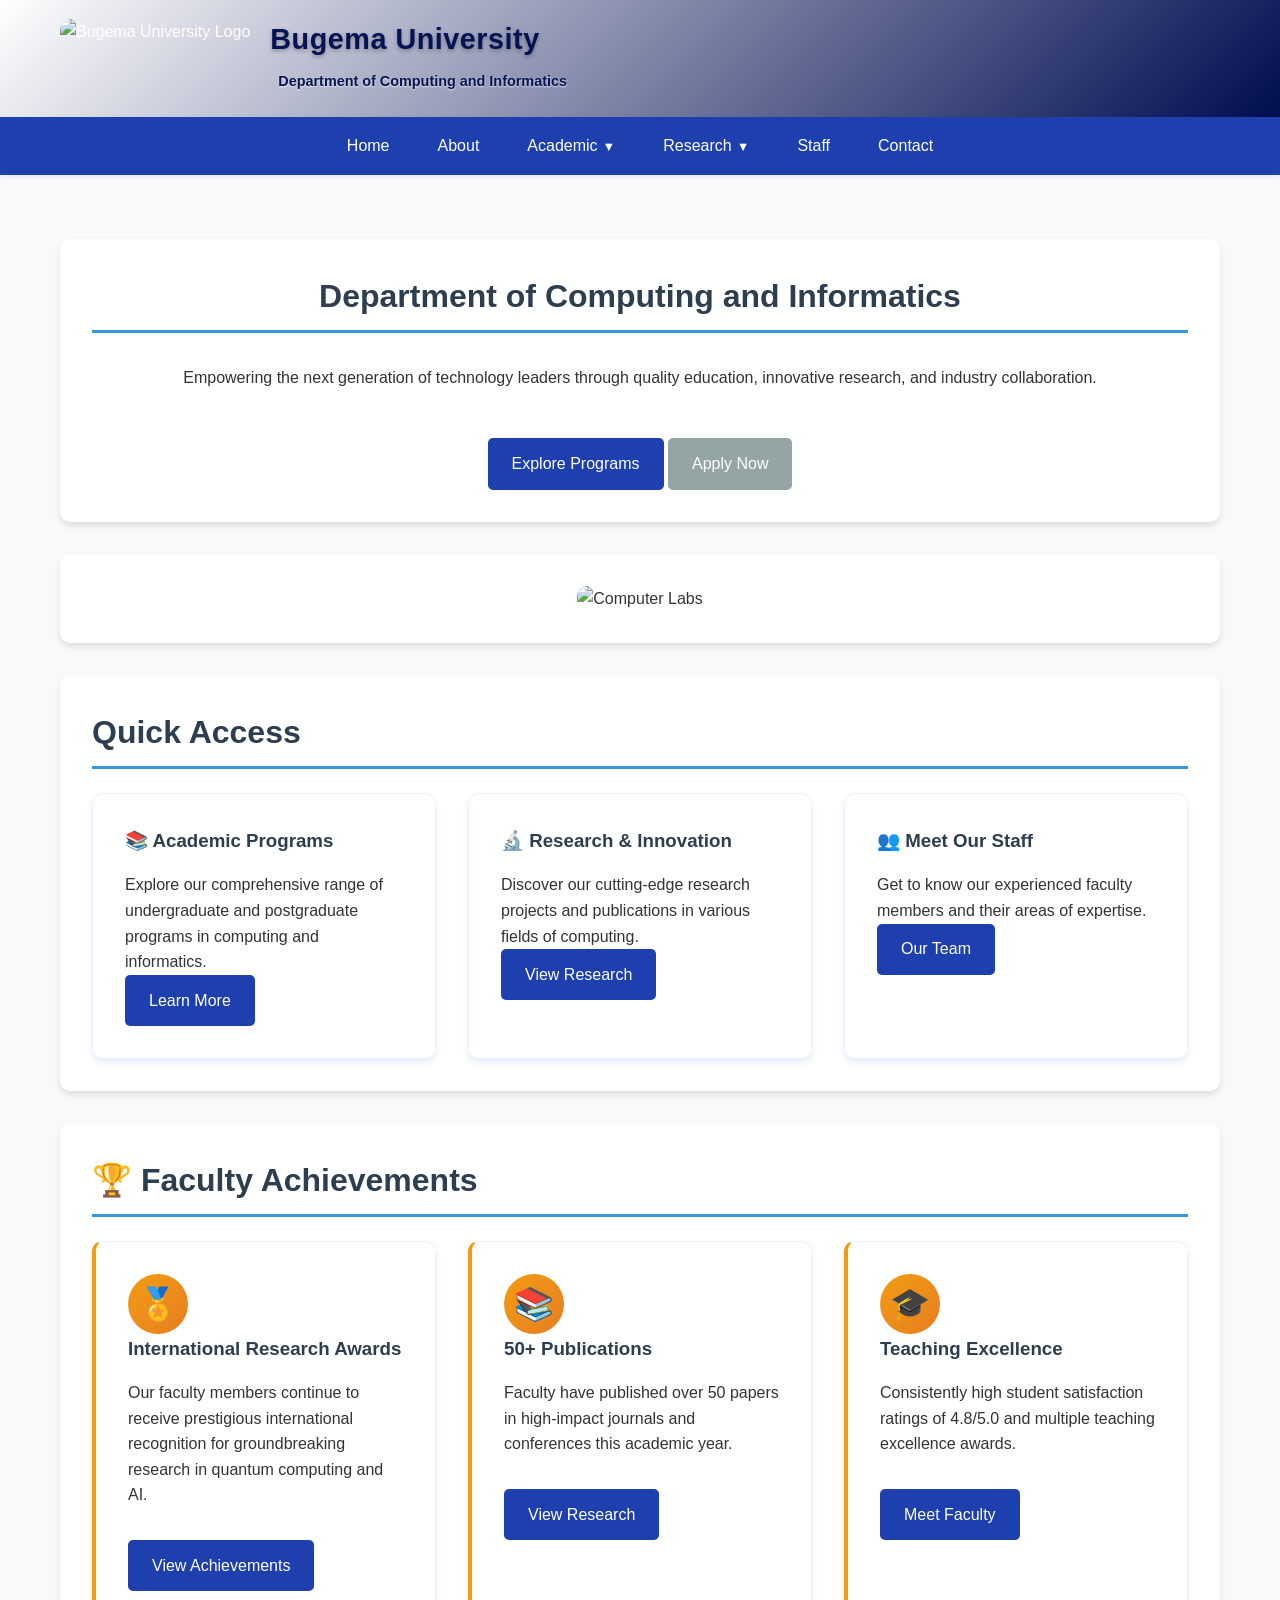
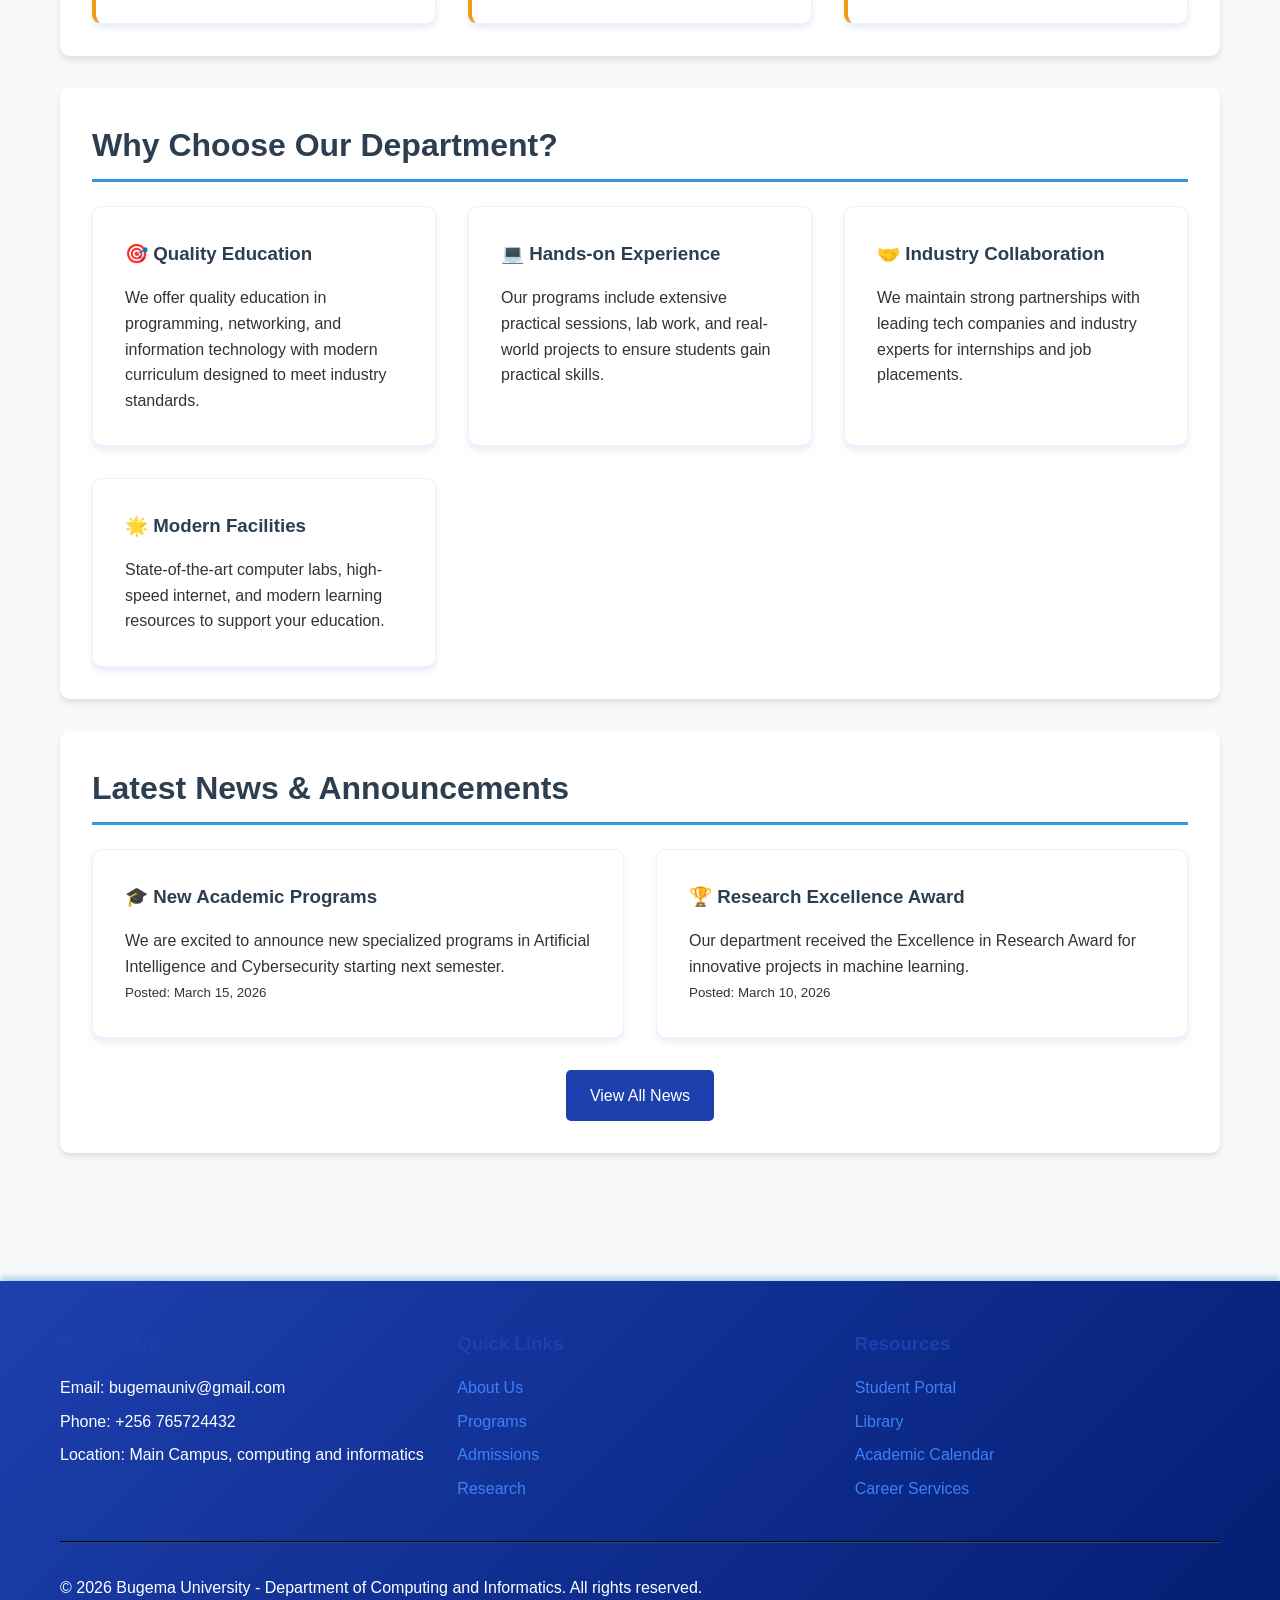
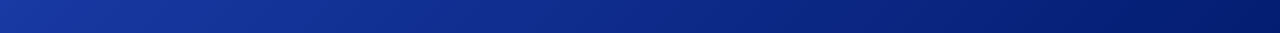
==== index.html @ 04a5b3c8 "Add files via upload" ====
<!DOCTYPE html>
<html lang="en">
<head>
    <meta charset="UTF-8">
    <meta name="viewport" content="width=device-width, initial-scale=1.0">
    <title>Department of Computing and Informatics - Bugema University</title>
    <link rel="stylesheet" href="styles.css">
</head>

<body>
    <header>
        <div class="container">
            <div class="header-content">
                <div class="logo-section">
                    <img src="IMG/bu.png" alt="Bugema University Logo">
                    <div>
                        <h1>Bugema University</h1>
                        <p>Department of Computing and Informatics</p>
                    </div>
                </div>
            </div>
        </div>
    </header>

    <nav>
        <div class="nav-container">
            <ul class="nav-list">
                <li><a href="index.html">Home</a></li>
                <li><a href="about.html">About</a></li>
                <li class="dropdown">
                    <a href="departments.html">Academic</a>
                    <div class="dropdown-content">
                        <a href="departments.html">Departments</a>
                        <a href="programs.html">Programs</a>
                        <a href="timetable.html">Timetable</a>
                        <a href="admissions.html">Admissions</a>
                    </div>
                </li>
                <li class="dropdown">
                    <a href="research.html">Research</a>
                    <div class="dropdown-content">
                        <a href="research.html">Research & Publications</a>
                        <a href="faculty-achievements.html">Faculty Achievements</a>
                        <a href="news.html">News & Events</a>
                    </div>
                </li>
                <li><a href="staff.html">Staff</a></li>
                <li><a href="contact.html">Contact</a></li>
            </ul>
        </div>
    </nav>

    <main>
        <div class="container">
            <!-- Hero Section -->
            <section class="section fade-in">
                <div class="text-center">
                    <h2> Department of Computing and Informatics</h2>
                    <p class="mt-2">Empowering the next generation of technology leaders through quality education, innovative research, and industry collaboration.</p>
                    <div class="mt-3">
                        <a href="programs.html" class="btn">Explore Programs</a>
                        <a href="admissions.html" class="btn btn-secondary">Apply Now</a>
                    </div>
                </div>
            </section>

            <!-- Featured Image -->
            <section class="section text-center">
                <img src="IMG/IMG-20260322-WA0004.jpg" alt="Computer Labs" style="max-width: 100%; height: auto; border-radius: 10px;">
            </section>

            <!-- Quick Links Grid -->
            <section class="section">
                <h2>Quick Access</h2>
                <div class="grid grid-3">
                    <div class="card">
                        <h3>📚 Academic Programs</h3>
                        <p>Explore our comprehensive range of undergraduate and postgraduate programs in computing and informatics.</p>
                        <a href="programs.html" class="btn">Learn More</a>
                    </div>
                    <div class="card">
                        <h3>🔬 Research & Innovation</h3>
                        <p>Discover our cutting-edge research projects and publications in various fields of computing.</p>
                        <a href="research.html" class="btn">View Research</a>
                    </div>
                    <div class="card">
                        <h3>👥 Meet Our Staff</h3>
                        <p>Get to know our experienced faculty members and their areas of expertise.</p>
                        <a href="staff.html" class="btn">Our Team</a>
                    </div>
                </div>
            </section>

            <!-- Faculty Achievements -->
            <section class="section fade-in">
                <h2>🏆 Faculty Achievements</h2>
                <div class="grid grid-3">
                    <div class="card achievement-card">
                        <div class="achievement-badge">🏅</div>
                        <h3>International Research Awards</h3>
                        <p>Our faculty members continue to receive prestigious international recognition for groundbreaking research in quantum computing and AI.</p>
                        <div class="mt-2">
                            <a href="faculty-achievements.html" class="btn">View Achievements</a>
                        </div>
                    </div>

                    <div class="card achievement-card background-color: blue"> 
                        <div class="achievement-badge">📚</div>
                        <h3>50+ Publications</h3>
                        <p>Faculty have published over 50 papers in high-impact journals and conferences this academic year.</p>
                        <div class="mt-2">
                            <a href="research.html" class="btn">View Research</a>
                        </div>
                    </div>

                    <div class="card achievement-card">
                        <div class="achievement-badge">🎓</div>
                        <h3>Teaching Excellence</h3>
                        <p>Consistently high student satisfaction ratings of 4.8/5.0 and multiple teaching excellence awards.</p>
                        <div class="mt-2">
                            <a href="staff.html" class="btn">Meet Faculty</a>
                        </div>
                    </div>
                </div>
            </section>

            <!-- Department Highlights -->
            <section class="section">
                <h2>Why Choose Our Department?</h2>
                <div class="grid grid-2">
                    <div class="card">
                        <h3>🎯 Quality Education</h3>
                        <p>We offer quality education in programming, networking, and information technology with modern curriculum designed to meet industry standards.</p>
                    </div>
                    <div class="card">
                        <h3>💻 Hands-on Experience</h3>
                        <p>Our programs include extensive practical sessions, lab work, and real-world projects to ensure students gain practical skills.</p>
                    </div>
                    <div class="card">
                        <h3>🤝 Industry Collaboration</h3>
                        <p>We maintain strong partnerships with leading tech companies and industry experts for internships and job placements.</p>
                    </div>
                    <div class="card">
                        <h3>🌟 Modern Facilities</h3>
                        <p>State-of-the-art computer labs, high-speed internet, and modern learning resources to support your education.</p>
                    </div>
                </div>
            </section>

            <!-- Latest News -->
            <section class="section">
                <h2>Latest News & Announcements</h2>
                <div class="grid grid-2">
                    <div class="card">
                        <h3>🎓 New Academic Programs</h3>
                        <p>We are excited to announce new specialized programs in Artificial Intelligence and Cybersecurity starting next semester.</p>
                        <small>Posted: March 15, 2026</small>
                    </div>
                    <div class="card">
                        <h3>🏆 Research Excellence Award</h3>
                        <p>Our department received the Excellence in Research Award for innovative projects in machine learning.</p>
                        <small>Posted: March 10, 2026</small>
                    </div>
                </div>
                <div class="text-center mt-2">
                    <a href="news.html" class="btn">View All News</a>
                </div>
            </section>
        </div>
    </main>

    <footer>
        <div class="container">
            <div class="footer-content">
                <div class="footer-section">
                    <h3>Contact Us</h3>
                    <p>Email: bugemauniv@gmail.com</p>
                    <p>Phone: +256 765724432</p>
                    <p>Location: Main Campus, computing and informatics</p>
                </div>
                <div class="footer-section">
                    <h3>Quick Links</h3>
                    <p><a href="about.html">About Us</a></p>
                    <p><a href="programs.html">Programs</a></p>
                    <p><a href="admissions.html">Admissions</a></p>
                    <p><a href="research.html">Research</a></p>
                </div>
                <div class="footer-section">
                    <h3>Resources</h3>
                    <p><a href="#">Student Portal</a></p>
                    <p><a href="#">Library</a></p>
                    <p><a href="#">Academic Calendar</a></p>
                    <p><a href="#">Career Services</a></p>
                </div>
            </div>
            <hr style="border-color: #34495e; margin: 2rem 0;">
            <p>&copy; 2026 Bugema University - Department of Computing and Informatics. All rights reserved.</p>
        </div>
    </footer>

    <script>
        // Enhanced fade-in animation on scroll
        const observerOptions = {
            threshold: 0.1,
            rootMargin: '0px 0px -50px 0px'
        };

        const observer = new IntersectionObserver(function(entries) {
            entries.forEach(entry => {
                if (entry.isIntersecting) {
                    entry.target.style.opacity = '1';
                    entry.target.style.transform = 'translateY(0)';
                }
            });
        }, observerOptions);

        document.querySelectorAll('.fade-in').forEach(el => {
            el.style.opacity = '0';
            el.style.transform = 'translateY(20px)';
            el.style.transition = 'opacity 0.8s ease, transform 0.8s ease';
            observer.observe(el);
        });

        // Smooth scrolling for anchor links
        document.querySelectorAll('a[href^="#"]').forEach(anchor => {
            anchor.addEventListener('click', function (e) {
                e.preventDefault();
                const target = document.querySelector(this.getAttribute('href'));
                if (target) {
                    target.scrollIntoView({
                        behavior: 'smooth',
                        block: 'start'
                    });
                }
            });
        });

        // Mobile menu toggle
        function toggleMobileMenu() {
            const navList = document.querySelector('.nav-list');
            if (navList) {
                navList.classList.toggle('active');
            }
        }

        // Add mobile menu button if not exists
        if (!document.querySelector('.mobile-menu-toggle')) {
            const nav = document.querySelector('nav .nav-container');
            if (nav) {
                const menuButton = document.createElement('button');
                menuButton.className = 'mobile-menu-toggle';
                menuButton.innerHTML = '☰';
                menuButton.onclick = toggleMobileMenu;
                nav.appendChild(menuButton);
            }
        }

        // Dynamic year in footer
        function updateYear() {
            const yearElements = document.querySelectorAll('footer p');
            yearElements.forEach(el => {
                if (el.textContent.includes('2026')) {
                    el.textContent = el.textContent.replace('2026', new Date().getFullYear());
                }
            });
        }

        // Form validation for contact forms
        function validateForm(form) {
            const inputs = form.querySelectorAll('input[required], textarea[required], select[required]');
            let isValid = true;
            
            inputs.forEach(input => {
                if (!input.value.trim()) {
                    input.classList.add('error');
                    isValid = false;
                } else {
                    input.classList.remove('error');
                }
            });
            
            return isValid;
        }

        // Email validation
        function validateEmail(email) {
            const re = /^[^\s@]+@[^\s@]+\.[^\s@]+$/;
            return re.test(email);
        }

        // Phone number validation
        function validatePhone(phone) {
            const re = /^[\d\s\-\+\(\)]+$/;
            return re.test(phone) && phone.replace(/\D/g, '').length >= 10;
        }

        // Show notification function
        function showNotification(message, type = 'info') {
            const notification = document.createElement('div');
            notification.className = `notification ${type}`;
            notification.textContent = message;
            
            // Style the notification
            notification.style.cssText = `
                position: fixed;
                top: 20px;
                right: 20px;
                padding: 15px 20px;
                background: ${type === 'success' ? '#27ae60' : type === 'error' ? '#e74c3c' : '#3498db'};
                color: white;
                border-radius: 8px;
                box-shadow: 0 4px 12px rgba(0,0,0,0.2);
                z-index: 1000;
                animation: slideIn 0.3s ease;
            `;
            
            document.body.appendChild(notification);
            
            // Remove after 3 seconds
            setTimeout(() => {
                notification.style.animation = 'slideOut 0.3s ease';
                setTimeout(() => {
                    document.body.removeChild(notification);
                }, 300);
            }, 3000);
        }

        // Add CSS animations
        const style = document.createElement('style');
        style.textContent = `
            @keyframes slideIn {
                from { transform: translateX(100%); opacity: 0; }
                to { transform: translateX(0); opacity: 1; }
            }
            @keyframes slideOut {
                from { transform: translateX(0); opacity: 1; }
                to { transform: translateX(100%); opacity: 0; }
            }
            .mobile-menu-toggle {
                display: none;
                background: none;
                border: none;
                font-size: 1.5rem;
                color: white;
                cursor: pointer;
                padding: 0.5rem;
            }
            .nav-list.active {
                display: flex !important;
                flex-direction: column;
                position: absolute;
                top: 100%;
                left: 0;
                right: 0;
                background: linear-gradient(135deg, #001f3f 0%, #003366 50%, #004080 100%);
                box-shadow: 0 4px 12px rgba(0,0,0,0.2);
            }
            input.error, textarea.error, select.error {
                border-color: #e74c3c !important;
                box-shadow: 0 0 0 2px rgba(231, 76, 60, 0.2);
            }
            @media (max-width: 768px) {
                .mobile-menu-toggle {
                    display: block;
                }
                .nav-list {
                    display: none;
                }
                .nav-list.active {
                    display: flex !important;
                }
            }
        `;
        document.head.appendChild(style);

        // Initialize on page load
        document.addEventListener('DOMContentLoaded', function() {
            updateYear();
            
            // Add form validation listeners
            document.querySelectorAll('form').forEach(form => {
                form.addEventListener('submit', function(e) {
                    if (!validateForm(form)) {
                        e.preventDefault();
                        showNotification('Please fill in all required fields', 'error');
                    }
                });
            });
            
            // Add email validation
            document.querySelectorAll('input[type="email"]').forEach(input => {
                input.addEventListener('blur', function() {
                    if (this.value && !validateEmail(this.value)) {
                        this.classList.add('error');
                        showNotification('Please enter a valid email address', 'error');
                    } else {
                        this.classList.remove('error');
                    }
                });
            });
            
            // Add phone validation
            document.querySelectorAll('input[type="tel"]').forEach(input => {
                input.addEventListener('blur', function() {
                    if (this.value && !validatePhone(this.value)) {
                        this.classList.add('error');
                        showNotification('Please enter a valid phone number', 'error');
                    } else {
                        this.classList.remove('error');
                    }
                });
            });
        });

        // Page visibility change handling
        document.addEventListener('visibilitychange', function() {
            if (!document.hidden) {
                // Page is visible again, refresh animations
                document.querySelectorAll('.fade-in').forEach(el => {
                    el.style.opacity = '0';
                    el.style.transform = 'translateY(20px)';
                    setTimeout(() => {
                        el.style.opacity = '1';
                        el.style.transform = 'translateY(0)';
                    }, 100);
                });
            }
        });

        // Print functionality
        function printPage() {
            window.print();
        }

        // Share functionality
        function sharePage() {
            if (navigator.share) {
                navigator.share({
                    title: document.title,
                    url: window.location.href
                });
            } else {
                // Fallback - copy to clipboard
                navigator.clipboard.writeText(window.location.href);
                showNotification('Link copied to clipboard!', 'success');
            }
        }

        // Back to top button
        function createBackToTopButton() {
            const button = document.createElement('button');
            button.innerHTML = '↑';
            button.className = 'back-to-top';
            button.onclick = () => window.scrollTo({ top: 0, behavior: 'smooth' });
            
            button.style.cssText = `
                position: fixed;
                bottom: 20px;
                right: 20px;
                width: 50px;
                height: 50px;
                background: linear-gradient(135deg, #0066cc 0%, #004080 100%);
                color: white;
                border: none;
                border-radius: 50%;
                font-size: 1.5rem;
                cursor: pointer;
                box-shadow: 0 4px 12px rgba(0,0,0,0.2);
                z-index: 999;
                opacity: 0;
                transform: translateY(20px);
                transition: all 0.3s ease;
            `;
            
            document.body.appendChild(button);
            
            // Show/hide based on scroll position
            window.addEventListener('scroll', () => {
                if (window.scrollY > 300) {
                    button.style.opacity = '1';
                    button.style.transform = 'translateY(0)';
                } else {
                    button.style.opacity = '0';
                    button.style.transform = 'translateY(20px)';
                }
            });
        }

        // Initialize back to top button
        createBackToTopButton();
    </script>
</body>
</html>
---- styles.css ----
/* Modern CSS Framework for Bugema University Department Website */

* {
    margin: 0;
    padding: 0;
    box-sizing: border-box;
}

body {
    font-family: 'Segoe UI', Tahoma, Geneva, Verdana, sans-serif;
    line-height: 1.6;
    color: #333;
    background-color: #f8f9fa;
}

.container {
    max-width: 1200px;
    margin: 0 auto;
    padding: 0 20px;
}

/* Header Styles */
header {
    background: linear-gradient(135deg, hwb(0 100% 0%) 0%, #000d50 100%);
    color: white;
    padding: 1rem 0;
    box-shadow: 0 4px 20px rgba(86, 109, 183, 0.3);
    position: sticky;
    top: 0;
    z-index: 100;
}

.header-content {
    display: flex;
    align-items: center;
    justify-content: space-between;
    flex-wrap: wrap;
}

.logo-section {
    display: flex;
    align-items: center;
    gap: 15px;
}

.logo-section img {
    height: 80px;
    width: auto;
    border-radius: 12px;
    box-shadow: 0 4px 12px rgba(255, 255, 255, 0.911)4;
    transition: transform 0.3s ease, box-shadow 0.3s ease;
}

.logo-section img:hover {
    transform: scale(1.05);
    box-shadow: 0 6px 16px rgba(245, 245, 245, 0.988);
}

.logo-section {
    display: flex;
    align-items: center;
    gap: 20px;
}

.logo-section h1 {
    font-size: 1.8rem;
    font-weight: 900;
    color:  #041353;
    text-shadow: 0 2px 4px rgba(0, 0, 0, 0.3);
    letter-spacing: 0.5px;
    margin: 0;
    padding: 0;
}

.logo-section p {
    font-size: 0.9rem;
    color: #041353;
    font-weight: 800;
    margin: 0;
    padding: 0.5rem;
    text-shadow: 0 1px 2px rgba(238, 238, 241, 0.953);
}

/* Navigation Styles */
nav {
    background: #1e40af;
    padding: 0;
    position: sticky;
    top: 0;
    z-index: 1000;
    box-shadow: 0 2px 5px rgba(30, 64, 175, 0.1);
}

.nav-container {
    max-width: 1200px;
    margin: 0 auto;
}

.nav-list {
    list-style: none;
    display: flex;
    justify-content: center;
    flex-wrap: wrap;
}

.nav-list li {
    position: relative;
}

.nav-list a {
    display: block;
    color: rgb(255, 255, 255);
    text-decoration: none;
    padding: 1rem 1.5rem;
    transition: all 0.3s ease;
    font-weight: 500;
}

.nav-list a:hover {
    background: #34495e;
    color: #3498db;
}

/* Dropdown Menu */
.dropdown {
    position: relative;
}

.dropdown > a::after {
    content: '▼';
    margin-left: 5px;
    font-size: 0.8rem;
    transition: transform 0.3s ease;
}

.dropdown:hover > a::after {
    transform: rotate(180deg);
}

.dropdown-content {
    display: none;
    position: absolute;
    background: white;
    min-width: 200px;
    box-shadow: 0 8px 16px rgba(30, 64, 175, 0.2);
    z-index: 1;
    border: 1px solid #1e40af;
    border-radius: 8px;
}

.dropdown:hover .dropdown-content {
    display: block;
}

.dropdown-content a {
    color: #1e40af;
    text-decoration: none;
    padding: 0.8rem 1rem;
    transition: background-color 0.3s ease;
}

.dropdown-content a:hover {
    background-color: #1e40af;
    color: white;
}

.dropdown-content a:last-child {
    border-bottom: none;
}

/* Main Content */
main {
    min-height: calc(100vh - 200px);
    padding: 2rem 0;
}

.section {
    background: white;
    margin: 2rem 0;
    padding: 2rem;
    border-radius: 10px;
    box-shadow: 0 4px 6px rgba(0,0,0,0.1);
}

.section h2 {
    color: #2c3e50;
    margin-bottom: 1.5rem;
    font-size: 2rem;
    border-bottom: 3px solid #3498db;
    padding-bottom: 0.5rem;
}

/* Grid Layouts */
.grid {
    display: grid;
    gap: 2rem;
}

.grid-2 {
    grid-template-columns: repeat(auto-fit, minmax(300px, 1fr));
}

.grid-3 {
    grid-template-columns: repeat(auto-fit, minmax(250px, 1fr));
}

.grid-4 {
    grid-template-columns: repeat(auto-fit, minmax(200px, 1fr));
}

/* Cards */
.card {
    background: white;
    border: 1px solid #e8f4fd;
    border-radius: 10px;
    padding: 2rem;
    box-shadow: 0 4px 6px rgba(30, 64, 175, 0.1);
    transition: transform 0.3s ease, box-shadow 0.3s ease;
}

.card:hover {
    transform: translateY(-5px);
    box-shadow: 0 8px 12px rgba(30, 64, 175, 0.15);
}

.card h3 {
    color: #2c3e50;
    margin-bottom: 1rem;
}

.card img {
    width: 100%;
    height: 200px;
    object-fit: cover;
    border-radius: 8px;
    margin-bottom: 1rem;
}

/* Buttons */
.btn {
    display: inline-block;
    background: #1e40af;
    color: white;
    padding: 0.8rem 1.5rem;
    border: none;
    border-radius: 5px;
    text-decoration: none;
    font-weight: 500;
    transition: all 0.3s ease;
    cursor: pointer;
}

.btn:hover {
    background: #3b82f6;
    transform: translateY(-2px);
    box-shadow: 0 4px 8px rgba(30, 64, 175, 0.3);
}

.btn-secondary {
    background: #95a5a6;
}

.btn-secondary:hover {
    background: #7f8c8d;
}

/* Forms */
.form-group {
    margin-bottom: 1.5rem;
}

.form-group label {
    display: block;
    margin-bottom: 0.5rem;
    font-weight: 600;
    color: #2c3e50;
}

.form-group input,
.form-group textarea,
.form-group select {
    width: 100%;
    padding: 0.8rem;
    border: 2px solid #ddd;
    border-radius: 5px;
    font-size: 1rem;
    transition: border-color 0.3s ease;
}

.form-group input:focus,
.form-group textarea:focus,
.form-group select:focus {
    outline: none;
    border-color: #3498db;
}

/* Footer Styles */
footer {
    background: linear-gradient(135deg, #1e40af 0%, #031d72 100%);
    color: white;
    padding: 3rem 0 2rem;
    margin-top: 4rem;
    box-shadow: 0 -4px 6px rgba(2, 119, 189, 0.3);
}

.footer-content {
    display: grid;
    grid-template-columns: repeat(auto-fit, minmax(250px, 1fr));
    gap: 2rem;
    margin-bottom: 2rem;
}

.footer-section h3 {
    margin-bottom: 1rem;
    color: #1e40af;
}

.footer-section p {
    margin-bottom: 0.5rem;
    line-height: 1.6;
}

.footer-section a {
    color: #3b82f6;
    text-decoration: none;
    transition: color 0.3s ease;
}

.footer-section a:hover {
    color: #1e40af;
    text-decoration: underline;
}

/* Responsive Design */
@media (max-width: 768px) {
    .header-content {
        flex-direction: column;
        text-align: center;
        gap: 1rem;
    }
    
    .nav-list {
        flex-direction: column;
        align-items: center;
    }
    
    .nav-list a {
        padding: 0.8rem 1rem;
    }
    
    .dropdown-content {
        position: static;
        display: none;
        width: 100%;
        box-shadow: none;
    }
    
    .dropdown:hover .dropdown-content {
        display: none;
    }
    
    .section {
        padding: 1rem;
        margin: 1rem 0;
    }
    
    .grid {
        gap: 1rem;
    }
}

@media (max-width: 480px) {
    .container {
        padding: 0 10px;
    }
    
    .logo-section h1 {
        font-size: 1.4rem;
    }
    
    .section h2 {
        font-size: 1.5rem;
    }
    
    .card {
        padding: 1rem;
    }
}

/* Utility Classes */
.text-center {
    text-align: center;
}

.text-left {
    text-align: left;
}

.text-right {
    text-align: right;
}

.mt-1 { margin-top: 1rem; }
.mt-2 { margin-top: 2rem; }
.mt-3 { margin-top: 3rem; }

.mb-1 { margin-bottom: 1rem; }
.mb-2 { margin-bottom: 2rem; }
.mb-3 { margin-bottom: 3rem; }

.p-1 { padding: 1rem; }
.p-2 { padding: 2rem; }
.p-3 { padding: 3rem; }

/* Animations */
@keyframes fadeIn {
    from {
        opacity: 0;
        transform: translateY(20px);
    }
    to {
        opacity: 1;
        transform: translateY(0);
    }
}

.fade-in {
    animation: fadeIn 0.8s ease-out;
}

/* Accessibility */
.sr-only {
    position: absolute;
    width: 1px;
    height: 1px;
    padding: 0;
    margin: -1px;
    overflow: hidden;
    clip: rect(0,0,0,0);
    white-space: nowrap;
    border: 0;
}

/* Course Outline Styles */
.course-outline {
    background: #f8f9fa;
    padding: 1.5rem;
    border-radius: 8px;
    margin: 1rem 0;
}

.course-outline h5 {
    color: #2c3e50;
    border-bottom: 2px solid #3498db;
    padding-bottom: 0.5rem;
    margin-bottom: 1rem;
}

.course-outline ul {
    list-style: none;
    padding-left: 0;
}

.course-outline li {
    background: white;
    margin: 0.5rem 0;
    padding: 0.8rem;
    border-left: 4px solid #3498db;
    border-radius: 0 4px 4px 0;
    transition: transform 0.2s ease;
}

.course-outline li:hover {
    transform: translateX(5px);
}

/* Faculty Profile Styles */
.faculty-profile {
    background: white;
    border-radius: 10px;
    padding: 2rem;
    box-shadow: 0 4px 6px rgba(0,0,0,0.1);
    margin-bottom: 2rem;
}

.faculty-header {
    display: flex;
    align-items: center;
    gap: 2rem;
    margin-bottom: 1.5rem;
    flex-wrap: wrap;
}

.faculty-avatar {
    width: 120px;
    height: 120px;
    border-radius: 50%;
    background: linear-gradient(135deg, #667eea 0%, #764ba2 100%);
    display: flex;
    align-items: center;
    justify-content: center;
    color: white;
    font-size: 3rem;
    flex-shrink: 0;
}

.faculty-info h3 {
    color: #2c3e50;
    margin-bottom: 0.5rem;
}

.faculty-info p {
    margin: 0.25rem 0;
    color: #555;
}

.faculty-section {
    margin: 1.5rem 0;
}

.faculty-section h4 {
    color: #2c3e50;
    border-bottom: 2px solid #3498db;
    padding-bottom: 0.5rem;
    margin-bottom: 1rem;
}

.publications-list {
    list-style: none;
    padding-left: 0;
}

.publications-list li {
    background: #f8f9fa;
    margin: 0.5rem 0;
    padding: 1rem;
    border-radius: 5px;
    border-left: 4px solid #3498db;
}

.publications-list .year {
    font-weight: bold;
    color: #2c3e50;
}

.research-interests {
    display: flex;
    flex-wrap: wrap;
    gap: 0.5rem;
}

.research-tag {
    background: #3498db;
    color: white;
    padding: 0.3rem 0.8rem;
    border-radius: 15px;
    font-size: 0.9rem;
}

/* Accessibility Enhancements */
.sr-only {
    position: absolute;
    width: 1px;
    height: 1px;
    padding: 0;
    margin: -1px;
    overflow: hidden;
    clip: rect(0,0,0,0);
    white-space: nowrap;
    border: 0;
}

/* Focus indicators */
*:focus {
    outline: 3px solid #3498db;
    outline-offset: 2px;
}

/* High contrast mode support */
@media (prefers-contrast: high) {
    .card {
        border: 2px solid #000;
    }
    
    .btn {
        border: 2px solid #000;
    }
}

/* Reduced motion support */
@media (prefers-reduced-motion: reduce) {
    * {
        animation-duration: 0.01ms !important;
        animation-iteration-count: 1 !important;
        transition-duration: 0.01ms !important;
    }
}

/* Timetable Styles */
.timetable {
    width: 100%;
    border-collapse: separate;
    border-spacing: 0;
    margin: 2rem 0;
    background: white;
    border-radius: 15px;
    overflow: hidden;
    box-shadow: 0 10px 30px rgba(30, 64, 175, 0.1);
    border: 2px solid #1e40af;
}

.timetable th {
    background: linear-gradient(135deg, #1e40af 0%, #3b82f6 100%);
    color: white;
    padding: 1.5rem 1rem;
    font-weight: 700;
    text-align: left;
    font-size: 1.2rem;
    letter-spacing: 0.5px;
    border: 1px solid #1e40af;
}

.timetable td {
    padding: 1.2rem 1rem;
    border-bottom: 2px solid #1e40af;
    border-right: 2px solid #1e40af;
    vertical-align: middle;
    font-size: 1rem;
    font-weight: 600;
    transition: background-color 0.3s ease;
    position: relative;
}

.timetable tr:hover td {
    background-color: #f8fbff;
}

.timetable tr:last-child td {
    border-bottom: 2px solid #1e40af;
}

.timetable td:first-child {
    background: linear-gradient(135deg, #8b4513 0%, #a0522d 100%);
    color: white;
    font-weight: 700;
    border-right: 3px solid #1e40af;
    border-bottom: 2px solid #1e40af;
}

.timetable td:first-child strong {
    color: white;
    font-size: 1.2rem;
    font-weight: 700;
}

.timetable td:first-child small {
    color: rgba(255, 255, 255, 0.9);
    font-size: 1rem;
    font-weight: 600;
}

.timetable td:not(:first-child) {
    background: linear-gradient(135deg, #f8fbff 0%, #ffffff 100%);
    border-bottom: 2px solid #1e40af;
    border-right: 2px solid #1e40af;
}

.timetable td:not(:first-child):hover {
    background: linear-gradient(135deg, #e3f2fd 0%, #bbdefb 100%);
}

.timetable td small {
    color: #031d72;
    font-size: 0.95rem;
    font-weight: 600;
    display: block;
    margin-top: 0.3rem;
}

.timetable td.weekend-cell {
    background: linear-gradient(135deg, #87ceeb 0%, #4682b4 100%) !important;
    color: white;
    font-weight: 700;
    text-align: center;
    border-right: 2px solid #1e40af;
    border-bottom: 2px solid #1e40af;
}

.timetable td.weekend-cell:hover {
    background: linear-gradient(135deg, #5f9ea0 0%, #4682b4 100%) !important;
}

.timetable td.course-cell:empty {
    background: linear-gradient(135deg, #f0f8ff 0%, #e6f3ff 100%) !important;
    color: #666;
    font-style: italic;
    text-align: center;
    border-right: 2px solid #1e40af;
    border-bottom: 2px solid #1e40af;
}

.timetable td.course-cell:empty:hover {
    background: linear-gradient(135deg, #d4e6f1 0%, #aed6f1 100%) !important;
}

.timetable-container {
    overflow-x: auto;
    margin: 1rem 0;
}

.timetable .time-slot {
    background: #f8f9fa;
    font-weight: 600;
    text-align: center;
    color: #2c3e50;
    border-right: 2px solid #3498db;
}

.course-cell {
    background: #e8f4fd;
    transition: background-color 0.3s ease;
}

.course-cell:hover {
    background: #d1e9fc;
}

.lab-time {
    background: #fff3cd;
}

.lab-time:hover {
    background: #ffeaa7;
}

.weekend-cell {
    background: #f1f3f4;
}

.weekend-cell:hover {
    background: #e8eaed;
}

.course-info {
    font-size: 0.85rem;
    line-height: 1.3;
}

.course-info strong {
    color: #2c3e50;
    display: block;
    margin-bottom: 0.2rem;
}

.course-info small {
    color: #666;
    display: block;
    margin-top: 0.2rem;
}

/* Exam Timetable Styles */
.exam-timetable {
    width: 100%;
    border-collapse: separate;
    border-spacing: 0;
    margin: 2rem 0;
    background: white;
    border-radius: 15px;
    overflow: hidden;
    box-shadow: 0 10px 30px rgba(30, 64, 175, 0.1);
}

.exam-timetable th {
    background: linear-gradient(135deg, #1e40af 0%, #3b82f6 100%);
    color: white;
    padding: 1.5rem 1rem;
    font-weight: 600;
    text-align: left;
    font-size: 1.1rem;
    letter-spacing: 0.5px;
}

.exam-timetable td {
    padding: 1.2rem 1rem;
    border-bottom: 1px solid #e8f4fd;
    vertical-align: middle;
    font-size: 1rem;
    transition: background-color 0.3s ease;
}

.exam-timetable tr:hover td {
    background-color: #f8fbff;
}

.exam-timetable tr:last-child td {
    border-bottom: none;
}

.exam-timetable tr:hover {
    background: #e8f4fd;
}

/* Event Styles */
.event-item {
    display: flex;
    gap: 1rem;
    padding: 1rem;
    border-left: 4px solid #3498db;
    background: #f8f9fa;
    margin-bottom: 1rem;
    border-radius: 0 8px 8px 0;
}

.event-date {
    background: #3498db;
    color: white;
    padding: 0.5rem 1rem;
    border-radius: 8px;
    font-weight: 600;
    min-width: 100px;
    text-align: center;
    flex-shrink: 0;
}

.event-details h4 {
    color: #2c3e50;
    margin-bottom: 0.5rem;
}

.event-details p {
    margin: 0.25rem 0;
    color: #666;
}

/* Important Dates Styles */
.important-dates {
    display: flex;
    flex-direction: column;
    gap: 0.8rem;
}

.date-item {
    display: flex;
    align-items: center;
    gap: 1rem;
    padding: 0.8rem;
    background: #f8f9fa;
    border-radius: 8px;
    transition: background-color 0.3s ease;
}

.date-item:hover {
    background: #e8f4fd;
}

.date-badge {
    background: linear-gradient(135deg, #e74c3c 0%, #c0392b 100%);
    color: white;
    padding: 0.4rem 0.8rem;
    border-radius: 20px;
    font-weight: 600;
    min-width: 60px;
    text-align: center;
}

/* Responsive Timetable */
@media (max-width: 768px) {
    .timetable {
        font-size: 0.75rem;
    }
    
    .timetable th,
    .timetable td {
        padding: 0.5rem;
        min-width: 80px;
    }
    
    .course-info {
        font-size: 0.7rem;
    }
    
    .exam-timetable {
        font-size: 0.8rem;
    }
    
    .exam-timetable th,
    .exam-timetable td {
        padding: 0.5rem;
    }
    
    .event-item {
        flex-direction: column;
        gap: 0.5rem;
    }
    
    .event-date {
        align-self: flex-start;
    }
}

/* Faculty Achievements Styles */
.achievement-card {
    position: relative;
    border-left: 4px solid #f39c12;
    transition: transform 0.3s ease;
}

.achievement-card:hover {
    transform: translateY(-5px);
    box-shadow: 0 8px 15px rgba(0,0,0,0.2);
}

.achievement-header {
    display: flex;
    justify-content: space-between;
    align-items: center;
    margin-bottom: 1rem;
}

.achievement-badge {
    font-size: 2rem;
    width: 60px;
    height: 60px;
    background: linear-gradient(135deg, #f39c12, #e67e22);
    border-radius: 50%;
    display: flex;
    align-items: center;
    justify-content: center;
    color: white;
}

.achievement-date {
    background: #3498db;
    color: white;
    padding: 0.5rem 1rem;
    border-radius: 20px;
    font-size: 0.9rem;
    font-weight: 600;
}

.achievement-details {
    background: #f8f9fa;
    padding: 1rem;
    border-radius: 8px;
    margin-top: 1rem;
}

.achievement-details p {
    margin: 0.5rem 0;
}

.achievement-details strong {
    color: #2c3e50;
}

/* Conference & Seminar Styles */
.conference-item, .seminar-item {
    background: #f8f9fa;
    padding: 1.5rem;
    border-radius: 8px;
    margin-bottom: 1rem;
    border-left: 4px solid #3498db;
}

.conference-item h4, .seminar-item h4 {
    color: #2c3e50;
    margin-bottom: 0.5rem;
}

.status-confirmed {
    background: #27ae60;
    color: white;
    padding: 0.2rem 0.6rem;
    border-radius: 12px;
    font-size: 0.8rem;
    font-weight: 600;
}

/* Breakthrough Styles */
.breakthrough-card {
    text-align: center;
    position: relative;
    overflow: hidden;
}

.breakthrough-icon {
    font-size: 3rem;
    margin-bottom: 1rem;
    animation: float 3s ease-in-out infinite;
}

@keyframes float {
    0%, 100% { transform: translateY(0px); }
    50% { transform: translateY(-10px); }
}

.breakthrough-details {
    background: linear-gradient(135deg, #667eea 0%, #764ba2 100%);
    color: white;
    padding: 1.5rem;
    border-radius: 8px;
    margin-top: 1rem;
}

.breakthrough-details p {
    margin: 0.5rem 0;
}

.breakthrough-details strong {
    color: rgba(255,255,255,0.9);
}

/* Recognition Card Styles */
.recognition-card {
    text-align: center;
    position: relative;
}

.recognition-badge {
    font-size: 2.5rem;
    margin-bottom: 1rem;
}

.recognition-stats {
    display: flex;
    justify-content: space-around;
    margin-top: 1.5rem;
    padding-top: 1.5rem;
    border-top: 1px solid #e9ecef;
}

.stat-item {
    display: flex;
    flex-direction: column;
    align-items: center;
}

.stat-number {
    font-size: 1.8rem;
    font-weight: bold;
    color: #3498db;
    margin-bottom: 0.25rem;
}

.stat-label {
    font-size: 0.9rem;
    color: #666;
    text-align: center;
}

/* Timeline Styles */
.timeline {
    position: relative;
    padding-left: 2rem;
}

.timeline::before {
    content: '';
    position: absolute;
    left: 0;
    top: 0;
    bottom: 0;
    width: 2px;
    background: #3498db;
}

.timeline-item {
    position: relative;
    margin-bottom: 2rem;
    padding-left: 2rem;
}

.timeline-item::before {
    content: '';
    position: absolute;
    left: -2.5rem;
    top: 0;
    width: 12px;
    height: 12px;
    background: #3498db;
    border-radius: 50%;
    border: 3px solid white;
    box-shadow: 0 0 0 3px #3498db;
}

.timeline-date {
    font-weight: bold;
    color: #3498db;
    margin-bottom: 0.5rem;
}

.timeline-content {
    background: #f8f9fa;
    padding: 1rem;
    border-radius: 8px;
    border-left: 4px solid #3498db;
}

/* Button Small Style */
.btn-small {
    padding: 0.3rem 0.8rem;
    font-size: 0.85rem;
}

/* Performance Optimizations */
img {
    max-width: 100%;
    height: auto;
}

/* Preload critical fonts */
@font-face {
    font-family: 'CustomFont';
    src: url('path/to/font.woff2') format('woff2');
    font-display: swap;
}

/* Course Registration Styles */
.form-section {
    background: #f8f9fa;
    padding: 2rem;
    border-radius: 10px;
    margin: 2rem 0;
    border: 1px solid #e9ecef;
}

.course-selection-grid {
    display: grid;
    grid-template-columns: repeat(auto-fit, minmax(300px, 1fr));
    gap: 1rem;
    margin: 1rem 0;
}

.course-item {
    background: white;
    padding: 1rem;
    border-radius: 8px;
    border: 2px solid #e9ecef;
    transition: all 0.3s ease;
}

.course-item:hover {
    border-color: #3498db;
    box-shadow: 0 4px 6px rgba(52, 152, 219, 0.1);
}

.course-item label {
    display: flex;
    align-items: flex-start;
    gap: 1rem;
    cursor: pointer;
    width: 100%;
}

.course-checkbox {
    margin-top: 0.5rem;
    flex-shrink: 0;
}

.course-info {
    flex: 1;
    line-height: 1.4;
}

.course-info strong {
    color: #2c3e50;
    display: block;
    margin-bottom: 0.25rem;
}

.course-info em {
    color: #666;
    font-size: 0.9rem;
    display: block;
    margin-bottom: 0.25rem;
}

.registration-summary {
    background: linear-gradient(135deg, #667eea 0%, #764ba2 100%);
    color: white;
    padding: 2rem;
    border-radius: 10px;
    display: grid;
    grid-template-columns: repeat(auto-fit, minmax(200px, 1fr));
    gap: 1rem;
}

.summary-item {
    display: flex;
    justify-content: space-between;
    align-items: center;
    padding: 0.5rem 0;
    border-bottom: 1px solid rgba(255,255,255,0.2);
}

.summary-item:last-child {
    border-bottom: none;
}

.summary-item label {
    font-weight: 600;
}

.summary-item span {
    font-size: 1.2rem;
    font-weight: bold;
}

/* Student Portal Styles */
.portal-login {
    max-width: 500px;
    margin: 2rem auto;
}

.quick-access {
    display: grid;
    grid-template-columns: repeat(auto-fit, minmax(200px, 1fr));
    gap: 1rem;
    margin-top: 2rem;
}

.quick-access-item {
    background: linear-gradient(135deg, #031d72aa 0%, #1e40af 100%);
    color: white;
    padding: 1.5rem;
    border-radius: 10px;
    text-align: center;
    transition: transform 0.3s ease, box-shadow 0.3s ease;
    box-shadow: 0 4px 12px rgba(3, 29, 122, 0.3);
}

.quick-access-item:hover {
    transform: translateY(-5px);
    box-shadow: 0 8px 15px rgba(0,0,0,0.2);
}

.tool-card h3 {
    color: #2c3e50;
    margin-bottom: 1rem;
}

/* Advanced Animations */
@keyframes fadeInUp {
    from {
        opacity: 0;
        transform: translateY(30px);
    }
    to {
        opacity: 1;
        transform: translateY(0);
    }
}

@keyframes slideInLeft {
    from {
        opacity: 0;
        transform: translateX(-50px);
    }
    to {
        opacity: 1;
        transform: translateX(0);
    }
}

@keyframes pulse {
    0%, 100% {
        transform: scale(1);
    }
    50% {
        transform: scale(1.05);
    }
}

@keyframes shimmer {
    0% {
        background-position: -200% 0;
    }
    100% {
        background-position: 200% 0;
    }
}

/* Enhanced Button Styles */
.btn-gradient {
    background: linear-gradient(135deg, #1e40af 0%, #3b82f6 50%, #1e40af 100%);
    background-size: 200% 200%;
    animation: shimmer 3s ease-in-out infinite;
    position: relative;
    overflow: hidden;
}

.btn-gradient::before {
    content: '';
    position: absolute;
    top: 0;
    left: -100%;
    width: 100%;
    height: 100%;
    background: linear-gradient(90deg, transparent, rgba(255, 255, 255, 0.3), transparent);
    animation: shimmer 3s ease-in-out infinite;
}

/* Enhanced Card Styles */
.card-glass {
    background: rgba(255, 255, 255, 0.1);
    backdrop-filter: blur(10px);
    border: 1px solid rgba(255, 255, 255, 0.2);
    border-radius: 15px;
    box-shadow: 0 8px 32px rgba(30, 64, 175, 0.1);
    transition: all 0.3s ease;
}

.card-glass:hover {
    transform: translateY(-8px) scale(1.02);
    box-shadow: 0 16px 48px rgba(30, 64, 175, 0.2);
    background: rgba(255, 255, 255, 0.15);
}

/* Enhanced Text Effects */
.text-gradient {
    background: linear-gradient(135deg, #1e40af, #3b82f6);
    -webkit-background-clip: text;
    background-clip: text;
    -webkit-text-fill-color: transparent;
    font-weight: 700;
    font-size: 2.5rem;
    line-height: 1.2;
}

/* Enhanced Loading States */
.loading-skeleton {
    background: linear-gradient(90deg, #f0f0f0 25%, #e0e0e0 50%, #f0f0f0 75%, #e0e0e0);
    background-size: 200% 200%;
    animation: shimmer 1.5s ease-in-out infinite;
    border-radius: 8px;
}

/* Enhanced Hover Effects */
.hover-lift {
    transition: all 0.4s cubic-bezier(0.4, 0, 0.2, 1);
}

.hover-lift:hover {
    transform: translateY(-10px) scale(1.05);
    box-shadow: 0 20px 40px rgba(30, 64, 175, 0.3);
}

/* Enhanced Section Styles */
.section-enhanced {
    position: relative;
    overflow: hidden;
}

.section-enhanced::before {
    content: '';
    position: absolute;
    top: 0;
    left: -100%;
    width: 100%;
    height: 100%;
    background: linear-gradient(90deg, transparent, rgba(30, 64, 175, 0.05));
    animation: slideInLeft 1s ease-out;
}

/* Enhanced Form Styles */
.form-enhanced {
    background: rgba(255, 255, 255, 0.05);
    backdrop-filter: blur(10px);
    border: 1px solid rgba(30, 64, 175, 0.2);
    border-radius: 12px;
    padding: 2rem;
    box-shadow: 0 8px 32px rgba(0, 0, 0, 0.1);
}

.form-enhanced input:focus,
.form-enhanced textarea:focus,
.form-enhanced select:focus {
    outline: none;
    border-color: #3b82f6;
    box-shadow: 0 0 0 3px rgba(59, 130, 246, 0.2);
    background: rgba(255, 255, 255, 0.08);
}

/* Enhanced Navigation */
.nav-enhanced {
    background: linear-gradient(135deg, rgba(30, 64, 175, 0.95) 0%, rgba(30, 64, 175, 0.85) 100%);
    backdrop-filter: blur(10px);
    border-bottom: 1px solid rgba(255, 255, 255, 0.1);
}

/* Enhanced Footer */
.footer-enhanced {
    background: linear-gradient(135deg, rgba(11, 43, 202, 0.95 0%, rgba(11, 43, 202, 0.95), 0.9) 100%);
    border-top: 3px solid #1e40af;
    position: relative;
}


.footer-enhanced::before {
    content: '';
    position: absolute;
    top: 0;
    left: 0;
    right: 0;
    height: 3px;
    background: linear-gradient(90deg, #1e40af, #3b82f6, #1e40af);
    animation: shimmer 4s ease-in-out infinite;
}
input:invalid, select:invalid {
    border-color: #e74c3c;
}

input:valid, select:valid {
    border-color: #27ae60;
}

/* Loading States */
.loading {
    position: relative;
    pointer-events: none;
    opacity: 0.6;
}

.loading::after {
    content: '';
    position: absolute;
    top: 50%;
    left: 50%;
    width: 20px;
    height: 20px;
    margin: -10px 0 0 -10px;
    border: 2px solid #3498db;
    border-radius: 50%;
    border-top-color: transparent;
    animation: spin 1s linear infinite;
}

@keyframes spin {
    0% { transform: rotate(0deg); }
    100% { transform: rotate(360deg); }
}

/* Print Styles */
@media print {
    nav, footer {
        display: none;
    }
    
    .section {
        box-shadow: none;
        border: 1px solid #ddd;
    }
}
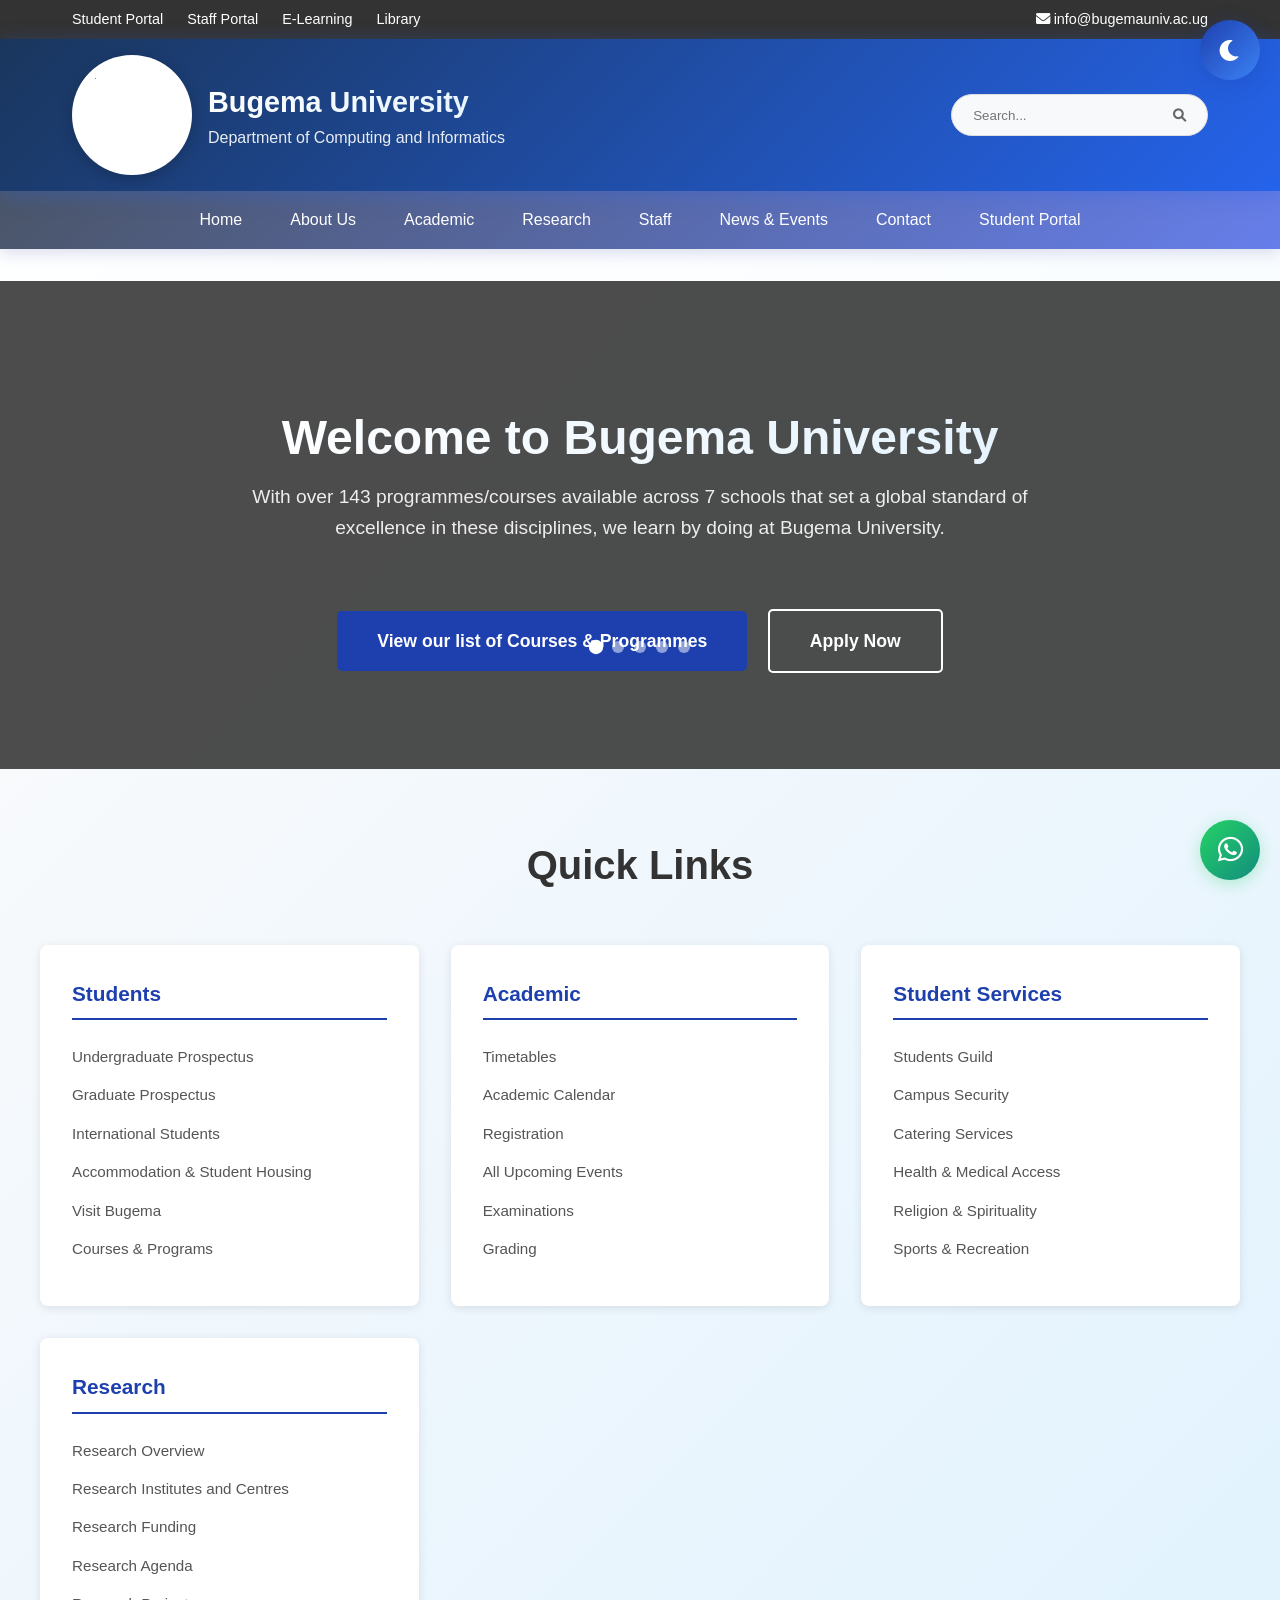
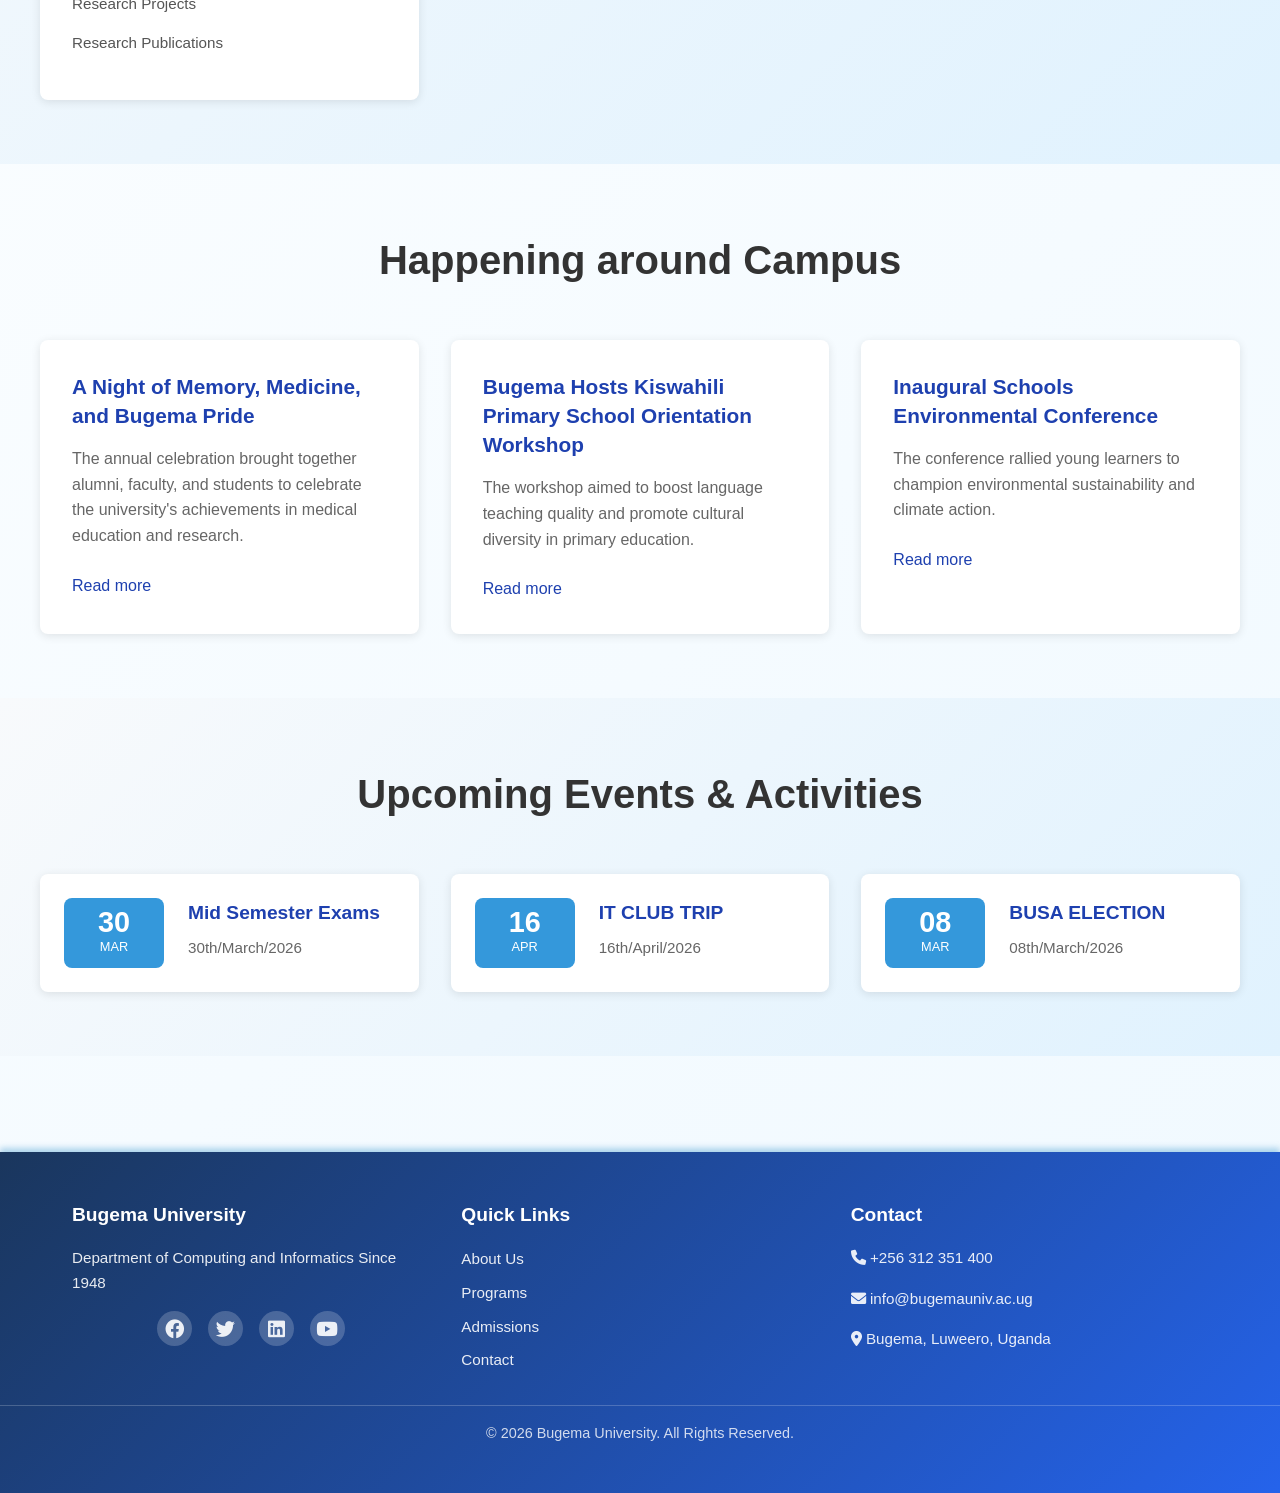
==== commit 5179b424: "Add files via upload" ====
--- a/index.html
+++ b/index.html
@@ -3,20 +3,44 @@
 <head>
     <meta charset="UTF-8">
     <meta name="viewport" content="width=device-width, initial-scale=1.0">
-    <title>Department of Computing and Informatics - Bugema University</title>
+    <title>Welcome | Bugema University</title>
     <link rel="stylesheet" href="styles.css">
+    <link rel="stylesheet" href="https://cdnjs.cloudflare.com/ajax/libs/font-awesome/6.0.0/css/all.min.css">
 </head>
-
 <body>
+    <!-- Theme Toggle Button -->
+    <button class="theme-toggle" id="themeToggle" aria-label="Toggle dark/light mode">
+        <i class="fas fa-moon icon" id="themeIcon"></i>
+    </button>
+
+    <!-- Top Bar -->
+    <div class="top-bar">
+        <div class="container">
+            <div class="top-bar-left">
+                <a href="https://eportal.bugemauniv.ac.ug/" target="_blank">Student Portal</a>
+                <a href="https://erms.bugemauniv.ac.ug/buerms/" target="_blank">Staff Portal</a>
+                <a href="https://elearning.bugemauniv.ac.ug/" target="_blank">E-Learning</a>
+                <a href="https://lib.bugemauniv.ac.ug/" target="_blank">Library</a>
+            </div>
+            <div class="top-bar-right">
+                <a href="mailto:info@bugemauniv.ac.ug"><i class="fas fa-envelope"></i> info@bugemauniv.ac.ug</a>
+            </div>
+        </div>
+    </div>
+
     <header>
-        <div class="container">
-            <div class="header-content">
-                <div class="logo-section">
-                    <img src="IMG/bu.png" alt="Bugema University Logo">
-                    <div>
-                        <h1>Bugema University</h1>
-                        <p>Department of Computing and Informatics</p>
-                    </div>
+        <div class="header-content">
+            <div class="logo-container">
+                <img src="IMG/bu.png" alt="Bugema University Logo" class="logo">
+                <div class="header-text">
+                    <h1>Bugema University</h1>
+                    <p>Department of Computing and Informatics</p>
+                </div>
+            </div>
+            <div class="header-actions">
+                <div class="search-box">
+                    <input type="text" placeholder="Search..." class="search-input">
+                    <button class="search-btn"><i class="fas fa-search"></i></button>
                 </div>
             </div>
         </div>
@@ -26,468 +50,238 @@
         <div class="nav-container">
             <ul class="nav-list">
                 <li><a href="index.html">Home</a></li>
-                <li><a href="about.html">About</a></li>
+                <li><a href="about.html">About Us</a></li>
                 <li class="dropdown">
                     <a href="departments.html">Academic</a>
                     <div class="dropdown-content">
-                        <a href="departments.html">Departments</a>
+                        <a href="departments.html">Schools & Departments</a>
                         <a href="programs.html">Programs</a>
+                        <a href="admissions.html">Admissions</a>
                         <a href="timetable.html">Timetable</a>
-                        <a href="admissions.html">Admissions</a>
                     </div>
                 </li>
                 <li class="dropdown">
                     <a href="research.html">Research</a>
                     <div class="dropdown-content">
-                        <a href="research.html">Research & Publications</a>
+                        <a href="research.html">Research Overview</a>
                         <a href="faculty-achievements.html">Faculty Achievements</a>
-                        <a href="news.html">News & Events</a>
+                        <a href="publications.html">Publications</a>
                     </div>
                 </li>
                 <li><a href="staff.html">Staff</a></li>
+                <li><a href="news.html">News & Events</a></li>
                 <li><a href="contact.html">Contact</a></li>
+                <li class="dropdown">
+                    <a href="student-portal.html">Student Portal</a>
+                    <div class="dropdown-content">
+                        <a href="student-portal.html">Student Portal</a>
+                        <a href="course-registration.html">Course Registration</a>
+                        <a href="downloadable-forms.html">Forms</a>
+                    </div>
+                </li>
             </ul>
         </div>
     </nav>
 
     <main>
-        <div class="container">
-            <!-- Hero Section -->
-            <section class="section fade-in">
-                <div class="text-center">
-                    <h2> Department of Computing and Informatics</h2>
-                    <p class="mt-2">Empowering the next generation of technology leaders through quality education, innovative research, and industry collaboration.</p>
-                    <div class="mt-3">
-                        <a href="programs.html" class="btn">Explore Programs</a>
-                        <a href="admissions.html" class="btn btn-secondary">Apply Now</a>
-                    </div>
-                </div>
-            </section>
-
-            <!-- Featured Image -->
-            <section class="section text-center">
-                <img src="IMG/IMG-20260322-WA0004.jpg" alt="Computer Labs" style="max-width: 100%; height: auto; border-radius: 10px;">
-            </section>
-
-            <!-- Quick Links Grid -->
-            <section class="section">
-                <h2>Quick Access</h2>
-                <div class="grid grid-3">
-                    <div class="card">
-                        <h3>📚 Academic Programs</h3>
-                        <p>Explore our comprehensive range of undergraduate and postgraduate programs in computing and informatics.</p>
-                        <a href="programs.html" class="btn">Learn More</a>
-                    </div>
-                    <div class="card">
-                        <h3>🔬 Research & Innovation</h3>
-                        <p>Discover our cutting-edge research projects and publications in various fields of computing.</p>
-                        <a href="research.html" class="btn">View Research</a>
-                    </div>
-                    <div class="card">
-                        <h3>👥 Meet Our Staff</h3>
-                        <p>Get to know our experienced faculty members and their areas of expertise.</p>
-                        <a href="staff.html" class="btn">Our Team</a>
-                    </div>
-                </div>
-            </section>
-
-            <!-- Faculty Achievements -->
-            <section class="section fade-in">
-                <h2>🏆 Faculty Achievements</h2>
-                <div class="grid grid-3">
-                    <div class="card achievement-card">
-                        <div class="achievement-badge">🏅</div>
-                        <h3>International Research Awards</h3>
-                        <p>Our faculty members continue to receive prestigious international recognition for groundbreaking research in quantum computing and AI.</p>
-                        <div class="mt-2">
-                            <a href="faculty-achievements.html" class="btn">View Achievements</a>
-                        </div>
-                    </div>
-
-                    <div class="card achievement-card background-color: blue"> 
-                        <div class="achievement-badge">📚</div>
-                        <h3>50+ Publications</h3>
-                        <p>Faculty have published over 50 papers in high-impact journals and conferences this academic year.</p>
-                        <div class="mt-2">
-                            <a href="research.html" class="btn">View Research</a>
-                        </div>
-                    </div>
-
-                    <div class="card achievement-card">
-                        <div class="achievement-badge">🎓</div>
-                        <h3>Teaching Excellence</h3>
-                        <p>Consistently high student satisfaction ratings of 4.8/5.0 and multiple teaching excellence awards.</p>
-                        <div class="mt-2">
-                            <a href="staff.html" class="btn">Meet Faculty</a>
-                        </div>
-                    </div>
-                </div>
-            </section>
-
-            <!-- Department Highlights -->
-            <section class="section">
-                <h2>Why Choose Our Department?</h2>
-                <div class="grid grid-2">
-                    <div class="card">
-                        <h3>🎯 Quality Education</h3>
-                        <p>We offer quality education in programming, networking, and information technology with modern curriculum designed to meet industry standards.</p>
-                    </div>
-                    <div class="card">
-                        <h3>💻 Hands-on Experience</h3>
-                        <p>Our programs include extensive practical sessions, lab work, and real-world projects to ensure students gain practical skills.</p>
-                    </div>
-                    <div class="card">
-                        <h3>🤝 Industry Collaboration</h3>
-                        <p>We maintain strong partnerships with leading tech companies and industry experts for internships and job placements.</p>
-                    </div>
-                    <div class="card">
-                        <h3>🌟 Modern Facilities</h3>
-                        <p>State-of-the-art computer labs, high-speed internet, and modern learning resources to support your education.</p>
-                    </div>
-                </div>
-            </section>
-
-            <!-- Latest News -->
-            <section class="section">
-                <h2>Latest News & Announcements</h2>
-                <div class="grid grid-2">
-                    <div class="card">
-                        <h3>🎓 New Academic Programs</h3>
-                        <p>We are excited to announce new specialized programs in Artificial Intelligence and Cybersecurity starting next semester.</p>
-                        <small>Posted: March 15, 2026</small>
-                    </div>
-                    <div class="card">
-                        <h3>🏆 Research Excellence Award</h3>
-                        <p>Our department received the Excellence in Research Award for innovative projects in machine learning.</p>
-                        <small>Posted: March 10, 2026</small>
-                    </div>
-                </div>
-                <div class="text-center mt-2">
-                    <a href="news.html" class="btn">View All News</a>
-                </div>
-            </section>
-        </div>
+        <!-- Hero Section -->
+        <section class="hero-section-makerere">
+            <div class="hero-overlay"></div>
+            <div class="hero-content">
+                <div class="welcome-slideshow">
+                    <div class="slide active">
+                        <h1>Welcome to Bugema University</h1>
+                        <p>With over 143 programmes/courses available across 7 schools that set a global standard of excellence in these disciplines, we learn by doing at Bugema University.</p>
+                    </div>
+                    <div class="slide">
+                        <h1>Excellence in Education Since 1948</h1>
+                        <p>Join a community of learners and leaders committed to academic excellence, innovation, and service to humanity. Transform your future with us.</p>
+                    </div>
+                    <div class="slide">
+                        <h1>Discover Your Potential</h1>
+                        <p>Explore our diverse range of programs designed to equip you with the knowledge, skills, and values needed to succeed in today's dynamic world.</p>
+                    </div>
+                    <div class="slide">
+                        <h1>Research & Innovation</h1>
+                        <p>Engage in cutting-edge research and innovation that addresses real-world challenges and contributes to sustainable development in Uganda and beyond.</p>
+                    </div>
+                    <div class="slide">
+                        <h1>Global Community</h1>
+                        <p>Connect with students and faculty from around the world in a multicultural environment that fosters global citizenship and cross-cultural understanding.</p>
+                    </div>
+                </div>
+                <div class="slideshow-indicators">
+                    <span class="indicator active" data-slide="0"></span>
+                    <span class="indicator" data-slide="1"></span>
+                    <span class="indicator" data-slide="2"></span>
+                    <span class="indicator" data-slide="3"></span>
+                    <span class="indicator" data-slide="4"></span>
+                </div>
+                <div class="hero-buttons">
+                    <a href="programs.html" class="btn-primary-makerere">View our list of Courses & Programmes</a>
+                    <a href="admissions.html" class="btn-secondary-makerere">Apply Now</a>
+                </div>
+            </div>
+        </section>
+
+        <!-- Quick Links Section -->
+        <section class="quick-links-section">
+            <div class="container">
+                <h2>Quick Links</h2>
+                <div class="quick-links-grid-makerere">
+                    <div class="quick-link-item">
+                        <h3>Students</h3>
+                        <ul>
+                            <li><a href="programs.html">Undergraduate Prospectus</a></li>
+                            <li><a href="programs.html">Graduate Prospectus</a></li>
+                            <li><a href="admissions.html">International Students</a></li>
+                            <li><a href="contact.html">Accommodation & Student Housing</a></li>
+                            <li><a href="about.html">Visit Bugema</a></li>
+                            <li><a href="programs.html">Courses & Programs</a></li>
+                        </ul>
+                    </div>
+                    <div class="quick-link-item">
+                        <h3>Academic</h3>
+                        <ul>
+                            <li><a href="timetable.html">Timetables</a></li>
+                            <li><a href="timetable.html">Academic Calendar</a></li>
+                            <li><a href="course-registration.html">Registration</a></li>
+                            <li><a href="news.html">All Upcoming Events</a></li>
+                            <li><a href="student-portal.html">Examinations</a></li>
+                            <li><a href="student-portal.html">Grading</a></li>
+                        </ul>
+                    </div>
+                    <div class="quick-link-item">
+                        <h3>Student Services</h3>
+                        <ul>
+                            <li><a href="student-portal.html">Students Guild</a></li>
+                            <li><a href="contact.html">Campus Security</a></li>
+                            <li><a href="contact.html">Catering Services</a></li>
+                            <li><a href="contact.html">Health & Medical Access</a></li>
+                            <li><a href="contact.html">Religion & Spirituality</a></li>
+                            <li><a href="contact.html">Sports & Recreation</a></li>
+                        </ul>
+                    </div>
+                    <div class="quick-link-item">
+                        <h3>Research</h3>
+                        <ul>
+                            <li><a href="research.html">Research Overview</a></li>
+                            <li><a href="research.html">Research Institutes and Centres</a></li>
+                            <li><a href="research.html">Research Funding</a></li>
+                            <li><a href="research.html">Research Agenda</a></li>
+                            <li><a href="research.html">Research Projects</a></li>
+                            <li><a href="publications.html">Research Publications</a></li>
+                        </ul>
+                    </div>
+                </div>
+            </div>
+        </section>
+
+        <!-- Featured News Section -->
+        <section class="featured-news-section">
+            <div class="container">
+                <h2>Happening around Campus</h2>
+                <div class="news-grid-makerere">
+                    <div class="news-item">
+                        <h3><a href="news.html">A Night of Memory, Medicine, and Bugema Pride</a></h3>
+                        <p>The annual celebration brought together alumni, faculty, and students to celebrate the university's achievements in medical education and research.</p>
+                        <a href="news.html" class="read-more">Read more</a>
+                    </div>
+                    <div class="news-item">
+                        <h3><a href="news.html">Bugema Hosts Kiswahili Primary School Orientation Workshop</a></h3>
+                        <p>The workshop aimed to boost language teaching quality and promote cultural diversity in primary education.</p>
+                        <a href="news.html" class="read-more">Read more</a>
+                    </div>
+                    <div class="news-item">
+                        <h3><a href="news.html">Inaugural Schools Environmental Conference</a></h3>
+                        <p>The conference rallied young learners to champion environmental sustainability and climate action.</p>
+                        <a href="news.html" class="read-more">Read more</a>
+                    </div>
+                </div>
+            </div>
+        </section>
+
+        <!-- Events Section -->
+        <section class="events-section">
+            <div class="container">
+                <h2>Upcoming Events & Activities</h2>
+                <div class="events-grid">
+                    <div class="event-card">
+                        <div class="event-date">
+                            <span class="day">30</span>
+                            <span class="month">MAR</span>
+                        </div>
+                        <div class="event-info">
+                            <h3><a href="news.html">Mid Semester Exams</a></h3>
+                            <p>30th/March/2026</p>
+                        </div>
+                    </div>
+                    <div class="event-card">
+                        <div class="event-date">
+                            <span class="day">16</span>
+                            <span class="month">APR</span>
+                        </div>
+                        <div class="event-info">
+                            <h3><a href="news.html">IT CLUB TRIP</a></h3>
+                            <p>16th/April/2026</p>
+                        </div>
+                    </div>
+                    <div class="event-card">
+                        <div class="event-date">
+                            <span class="day">08</span>
+                            <span class="month">MAR</span>
+                        </div>
+                        <div class="event-info">
+                            <h3><a href="news.html">BUSA ELECTION</a></h3>
+                            <p>08th/March/2026</p>
+                        </div>
+                    </div>
+                </div>
+            </div>
+        </section>
     </main>
 
-    <footer>
-        <div class="container">
-            <div class="footer-content">
-                <div class="footer-section">
-                    <h3>Contact Us</h3>
-                    <p>Email: bugemauniv@gmail.com</p>
-                    <p>Phone: +256 765724432</p>
-                    <p>Location: Main Campus, computing and informatics</p>
-                </div>
-                <div class="footer-section">
-                    <h3>Quick Links</h3>
-                    <p><a href="about.html">About Us</a></p>
-                    <p><a href="programs.html">Programs</a></p>
-                    <p><a href="admissions.html">Admissions</a></p>
-                    <p><a href="research.html">Research</a></p>
-                </div>
-                <div class="footer-section">
-                    <h3>Resources</h3>
-                    <p><a href="#">Student Portal</a></p>
-                    <p><a href="#">Library</a></p>
-                    <p><a href="#">Academic Calendar</a></p>
-                    <p><a href="#">Career Services</a></p>
-                </div>
-            </div>
-            <hr style="border-color: #34495e; margin: 2rem 0;">
-            <p>&copy; 2026 Bugema University - Department of Computing and Informatics. All rights reserved.</p>
+    <!-- Compact Footer -->
+    <footer class="compact-footer">
+        <div class="footer-content">
+            <div class="footer-section">
+                <h3>Bugema University</h3>
+                <p>Department of Computing and Informatics Since 1948</p>
+                <div class="social-links">
+                    <a href="#"><i class="fab fa-facebook"></i></a>
+                    <a href="#"><i class="fab fa-twitter"></i></a>
+                    <a href="#"><i class="fab fa-linkedin"></i></a>
+                    <a href="#"><i class="fab fa-youtube"></i></a>
+                </div>
+            </div>
+            <div class="footer-section">
+                <h3>Quick Links</h3>
+                <ul>
+                    <li><a href="about.html">About Us</a></li>
+                    <li><a href="programs.html">Programs</a></li>
+                    <li><a href="admissions.html">Admissions</a></li>
+                    <li><a href="contact.html">Contact</a></li>
+                </ul>
+            </div>
+            <div class="footer-section">
+                <h3>Contact</h3>
+                <p><i class="fas fa-phone"></i> +256 312 351 400</p>
+                <p><i class="fas fa-envelope"></i> info@bugemauniv.ac.ug</p>
+                <p><i class="fas fa-map-marker-alt"></i> Bugema, Luweero, Uganda</p>
+            </div>
+        </div>
+        <div class="footer-bottom">
+            <p>&copy; 2026 Bugema University. All Rights Reserved.</p>
         </div>
     </footer>
 
-    <script>
-        // Enhanced fade-in animation on scroll
-        const observerOptions = {
-            threshold: 0.1,
-            rootMargin: '0px 0px -50px 0px'
-        };
-
-        const observer = new IntersectionObserver(function(entries) {
-            entries.forEach(entry => {
-                if (entry.isIntersecting) {
-                    entry.target.style.opacity = '1';
-                    entry.target.style.transform = 'translateY(0)';
-                }
-            });
-        }, observerOptions);
-
-        document.querySelectorAll('.fade-in').forEach(el => {
-            el.style.opacity = '0';
-            el.style.transform = 'translateY(20px)';
-            el.style.transition = 'opacity 0.8s ease, transform 0.8s ease';
-            observer.observe(el);
-        });
-
-        // Smooth scrolling for anchor links
-        document.querySelectorAll('a[href^="#"]').forEach(anchor => {
-            anchor.addEventListener('click', function (e) {
-                e.preventDefault();
-                const target = document.querySelector(this.getAttribute('href'));
-                if (target) {
-                    target.scrollIntoView({
-                        behavior: 'smooth',
-                        block: 'start'
-                    });
-                }
-            });
-        });
-
-        // Mobile menu toggle
-        function toggleMobileMenu() {
-            const navList = document.querySelector('.nav-list');
-            if (navList) {
-                navList.classList.toggle('active');
-            }
-        }
-
-        // Add mobile menu button if not exists
-        if (!document.querySelector('.mobile-menu-toggle')) {
-            const nav = document.querySelector('nav .nav-container');
-            if (nav) {
-                const menuButton = document.createElement('button');
-                menuButton.className = 'mobile-menu-toggle';
-                menuButton.innerHTML = '☰';
-                menuButton.onclick = toggleMobileMenu;
-                nav.appendChild(menuButton);
-            }
-        }
-
-        // Dynamic year in footer
-        function updateYear() {
-            const yearElements = document.querySelectorAll('footer p');
-            yearElements.forEach(el => {
-                if (el.textContent.includes('2026')) {
-                    el.textContent = el.textContent.replace('2026', new Date().getFullYear());
-                }
-            });
-        }
-
-        // Form validation for contact forms
-        function validateForm(form) {
-            const inputs = form.querySelectorAll('input[required], textarea[required], select[required]');
-            let isValid = true;
-            
-            inputs.forEach(input => {
-                if (!input.value.trim()) {
-                    input.classList.add('error');
-                    isValid = false;
-                } else {
-                    input.classList.remove('error');
-                }
-            });
-            
-            return isValid;
-        }
-
-        // Email validation
-        function validateEmail(email) {
-            const re = /^[^\s@]+@[^\s@]+\.[^\s@]+$/;
-            return re.test(email);
-        }
-
-        // Phone number validation
-        function validatePhone(phone) {
-            const re = /^[\d\s\-\+\(\)]+$/;
-            return re.test(phone) && phone.replace(/\D/g, '').length >= 10;
-        }
-
-        // Show notification function
-        function showNotification(message, type = 'info') {
-            const notification = document.createElement('div');
-            notification.className = `notification ${type}`;
-            notification.textContent = message;
-            
-            // Style the notification
-            notification.style.cssText = `
-                position: fixed;
-                top: 20px;
-                right: 20px;
-                padding: 15px 20px;
-                background: ${type === 'success' ? '#27ae60' : type === 'error' ? '#e74c3c' : '#3498db'};
-                color: white;
-                border-radius: 8px;
-                box-shadow: 0 4px 12px rgba(0,0,0,0.2);
-                z-index: 1000;
-                animation: slideIn 0.3s ease;
-            `;
-            
-            document.body.appendChild(notification);
-            
-            // Remove after 3 seconds
-            setTimeout(() => {
-                notification.style.animation = 'slideOut 0.3s ease';
-                setTimeout(() => {
-                    document.body.removeChild(notification);
-                }, 300);
-            }, 3000);
-        }
-
-        // Add CSS animations
-        const style = document.createElement('style');
-        style.textContent = `
-            @keyframes slideIn {
-                from { transform: translateX(100%); opacity: 0; }
-                to { transform: translateX(0); opacity: 1; }
-            }
-            @keyframes slideOut {
-                from { transform: translateX(0); opacity: 1; }
-                to { transform: translateX(100%); opacity: 0; }
-            }
-            .mobile-menu-toggle {
-                display: none;
-                background: none;
-                border: none;
-                font-size: 1.5rem;
-                color: white;
-                cursor: pointer;
-                padding: 0.5rem;
-            }
-            .nav-list.active {
-                display: flex !important;
-                flex-direction: column;
-                position: absolute;
-                top: 100%;
-                left: 0;
-                right: 0;
-                background: linear-gradient(135deg, #001f3f 0%, #003366 50%, #004080 100%);
-                box-shadow: 0 4px 12px rgba(0,0,0,0.2);
-            }
-            input.error, textarea.error, select.error {
-                border-color: #e74c3c !important;
-                box-shadow: 0 0 0 2px rgba(231, 76, 60, 0.2);
-            }
-            @media (max-width: 768px) {
-                .mobile-menu-toggle {
-                    display: block;
-                }
-                .nav-list {
-                    display: none;
-                }
-                .nav-list.active {
-                    display: flex !important;
-                }
-            }
-        `;
-        document.head.appendChild(style);
-
-        // Initialize on page load
-        document.addEventListener('DOMContentLoaded', function() {
-            updateYear();
-            
-            // Add form validation listeners
-            document.querySelectorAll('form').forEach(form => {
-                form.addEventListener('submit', function(e) {
-                    if (!validateForm(form)) {
-                        e.preventDefault();
-                        showNotification('Please fill in all required fields', 'error');
-                    }
-                });
-            });
-            
-            // Add email validation
-            document.querySelectorAll('input[type="email"]').forEach(input => {
-                input.addEventListener('blur', function() {
-                    if (this.value && !validateEmail(this.value)) {
-                        this.classList.add('error');
-                        showNotification('Please enter a valid email address', 'error');
-                    } else {
-                        this.classList.remove('error');
-                    }
-                });
-            });
-            
-            // Add phone validation
-            document.querySelectorAll('input[type="tel"]').forEach(input => {
-                input.addEventListener('blur', function() {
-                    if (this.value && !validatePhone(this.value)) {
-                        this.classList.add('error');
-                        showNotification('Please enter a valid phone number', 'error');
-                    } else {
-                        this.classList.remove('error');
-                    }
-                });
-            });
-        });
-
-        // Page visibility change handling
-        document.addEventListener('visibilitychange', function() {
-            if (!document.hidden) {
-                // Page is visible again, refresh animations
-                document.querySelectorAll('.fade-in').forEach(el => {
-                    el.style.opacity = '0';
-                    el.style.transform = 'translateY(20px)';
-                    setTimeout(() => {
-                        el.style.opacity = '1';
-                        el.style.transform = 'translateY(0)';
-                    }, 100);
-                });
-            }
-        });
-
-        // Print functionality
-        function printPage() {
-            window.print();
-        }
-
-        // Share functionality
-        function sharePage() {
-            if (navigator.share) {
-                navigator.share({
-                    title: document.title,
-                    url: window.location.href
-                });
-            } else {
-                // Fallback - copy to clipboard
-                navigator.clipboard.writeText(window.location.href);
-                showNotification('Link copied to clipboard!', 'success');
-            }
-        }
-
-        // Back to top button
-        function createBackToTopButton() {
-            const button = document.createElement('button');
-            button.innerHTML = '↑';
-            button.className = 'back-to-top';
-            button.onclick = () => window.scrollTo({ top: 0, behavior: 'smooth' });
-            
-            button.style.cssText = `
-                position: fixed;
-                bottom: 20px;
-                right: 20px;
-                width: 50px;
-                height: 50px;
-                background: linear-gradient(135deg, #0066cc 0%, #004080 100%);
-                color: white;
-                border: none;
-                border-radius: 50%;
-                font-size: 1.5rem;
-                cursor: pointer;
-                box-shadow: 0 4px 12px rgba(0,0,0,0.2);
-                z-index: 999;
-                opacity: 0;
-                transform: translateY(20px);
-                transition: all 0.3s ease;
-            `;
-            
-            document.body.appendChild(button);
-            
-            // Show/hide based on scroll position
-            window.addEventListener('scroll', () => {
-                if (window.scrollY > 300) {
-                    button.style.opacity = '1';
-                    button.style.transform = 'translateY(0)';
-                } else {
-                    button.style.opacity = '0';
-                    button.style.transform = 'translateY(20px)';
-                }
-            });
-        }
-
-        // Initialize back to top button
-        createBackToTopButton();
-    </script>
+    <script src="script.js"></script>
+    
+    <!-- WhatsApp Floating Button -->
+    <div class="whatsapp-float">
+        <a href="https://wa.me/+256769593407" target="_blank" title="Chat with us on WhatsApp">
+            <i class="fab fa-whatsapp"></i>
+        </a>
+    </div>
 </body>
 </html>
--- a/styles.css
+++ b/styles.css
@@ -9,22 +9,20 @@
 body {
     font-family: 'Segoe UI', Tahoma, Geneva, Verdana, sans-serif;
     line-height: 1.6;
-    color: #333;
-    background-color: #f8f9fa;
-}
-
-.container {
+    color: #2c3e50;
+    background: linear-gradient(135deg, #ffffff 0%, #f0f9ff 100%);
+}{
     max-width: 1200px;
     margin: 0 auto;
     padding: 0 20px;
 }
 
-/* Header Styles */
+/* Header Styles - Enhanced Dark Blue */
 header {
-    background: linear-gradient(135deg, hwb(0 100% 0%) 0%, #000d50 100%);
+    background: linear-gradient(135deg, #1a365d 0%, #2563eb 100%);
     color: white;
     padding: 1rem 0;
-    box-shadow: 0 4px 20px rgba(86, 109, 183, 0.3);
+    box-shadow: 0 4px 20px rgba(37, 99, 235, 0.3);
     position: sticky;
     top: 0;
     z-index: 100;
@@ -32,9 +30,11 @@
 
 .header-content {
     display: flex;
+    justify-content: space-between;
     align-items: center;
-    justify-content: space-between;
-    flex-wrap: wrap;
+    max-width: 1200px;
+    margin: 0 auto;
+    padding: 0 2rem;
 }
 
 .logo-section {
@@ -43,125 +43,909 @@
     gap: 15px;
 }
 
-.logo-section img {
+.logo-container {
+    display: flex;
+    align-items: center;
+    gap: 1rem;
+}
+
+.logo {
+    width: 120px;
+    height: 120px;
+    border-radius: 50%;
+    object-fit: cover;
+    transition: transform 0.3s ease;
+    box-shadow: 0 4px 15px rgba(0, 0, 0, 0.2);
+    position: relative;
+    background: white;
+    padding: 8px;
+    box-sizing: border-box;
+}
+
+.logo::before {
+    content: '';
+    position: absolute;
+    top: -4px;
+    left: -4px;
+    right: -4px;
+    bottom: -4px;
+    background: linear-gradient(135deg, #ffffff 0%, #f8fafc 100%);
+    border-radius: 50%;
+    z-index: -1;
+    box-shadow: 0 4px 20px rgba(255, 255, 255, 0.5);
+}
+
+.logo:hover {
+    transform: scale(1.1);
+    box-shadow: 0 6px 20px rgba(0, 0, 0, 0.3);
+}
+
+.logo:hover::before {
+    box-shadow: 0 8px 25px rgba(255, 255, 255, 0.7);
+}
+
+.header-text h1 {
+    font-size: 1.8rem;
+    margin: 0;
+    background: linear-gradient(45deg, #ffffff, #e3f2fd);
+    -webkit-background-clip: text;
+    -webkit-text-fill-color: transparent;
+    background-clip: text;
+}
+
+.header-text p {
+    margin: 0;
+    opacity: 0.9;
+    font-size: 1rem;
+}
+
+/* Top Bar - Makerere Style */
+.top-bar {
+    background: #333;
+    color: white;
+    padding: 0.5rem 0;
+    font-size: 0.9rem;
+}
+
+.top-bar .container {
+    display: flex;
+    justify-content: space-between;
+    align-items: center;
+    max-width: 1200px;
+    margin: 0 auto;
+    padding: 0 2rem;
+}
+
+.top-bar-left,
+.top-bar-right {
+    display: flex;
+    gap: 1.5rem;
+}
+
+.top-bar a {
+    color: white;
+    text-decoration: none;
+    transition: color 0.3s ease;
+}
+
+.top-bar a:hover {
+    color: #f0f0f0;
+}
+
+/* Header Actions - Makerere Style */
+.header-actions {
+    display: flex;
+    align-items: center;
+}
+
+.search-box {
+    display: flex;
+    align-items: center;
+    background: #f8f9fa;
+    border-radius: 25px;
+    padding: 0.5rem 1rem;
+    border: 1px solid #ddd;
+}
+
+.search-input {
+    border: none;
+    background: transparent;
+    padding: 0.3rem;
+    width: 200px;
+    outline: none;
+}
+
+.search-btn {
+    background: none;
+    border: none;
+    color: #666;
+    cursor: pointer;
+    padding: 0.3rem;
+}
+
+/* Hero Section - Makerere Style */
+.hero-section-makerere {
+    background: linear-gradient(rgba(0, 0, 0, 0.5), rgba(0, 0, 0, 0.5)), url('IMG/lind.png') center/cover;
+    color: white;
+    padding: 8rem 0 6rem;
+    text-align: center;
+    position: relative;
+}
+
+.hero-overlay {
+    position: absolute;
+    top: 0;
+    left: 0;
+    right: 0;
+    bottom: 0;
+    background: rgba(0, 0, 0, 0.4);
+    z-index: 1;
+}
+
+.hero-content {
+    position: relative;
+    z-index: 2;
+    max-width: 900px;
+    margin: 0 auto;
+    padding: 0 2rem;
+}
+
+.hero-section-makerere h1 {
+    font-size: 3.5rem;
+    font-weight: 700;
+    margin-bottom: 1.5rem;
+    line-height: 1.2;
+}
+
+.hero-section-makerere p {
+    font-size: 1.4rem;
+    margin-bottom: 2.5rem;
+    line-height: 1.6;
+    opacity: 0.95;
+}
+
+.btn-primary-makerere {
+    background: #1e40af;
+    color: white;
+    padding: 1rem 2.5rem;
+    text-decoration: none;
+    border-radius: 5px;
+    font-weight: 600;
+    font-size: 1.1rem;
+    transition: all 0.3s ease;
+    display: inline-block;
+    margin: 0 0.5rem;
+}
+
+.btn-primary-makerere:hover {
+    background: #1a3788;
+    transform: translateY(-2px);
+}
+
+.btn-secondary-makerere {
+    background: transparent;
+    color: white;
+    padding: 1rem 2.5rem;
+    text-decoration: none;
+    border: 2px solid white;
+    border-radius: 5px;
+    font-weight: 600;
+    font-size: 1.1rem;
+    transition: all 0.3s ease;
+    display: inline-block;
+    margin: 0 0.5rem;
+}
+
+.btn-secondary-makerere:hover {
+    background: white;
+    color: #1e40af;
+    transform: translateY(-2px);
+}
+
+/* Quick Links Section - Enhanced */
+.quick-links-section {
+    background: linear-gradient(135deg, #f8fafc 0%, #e0f2fe 100%);
+    padding: 4rem 0;
+}
+
+.quick-links-section h2 {
+    text-align: center;
+    font-size: 2.5rem;
+    margin-bottom: 3rem;
+    color: #333;
+    font-weight: 600;
+}
+
+.quick-links-grid-makerere {
+    display: grid;
+    grid-template-columns: repeat(auto-fit, minmax(280px, 1fr));
+    gap: 2rem;
+    max-width: 1200px;
+    margin: 0 auto;
+}
+
+.quick-link-item {
+    background: white;
+    padding: 2rem;
+    border-radius: 8px;
+    box-shadow: 0 2px 10px rgba(0, 0, 0, 0.1);
+}
+
+.quick-link-item h3 {
+    color: #1e40af;
+    font-size: 1.3rem;
+    margin-bottom: 1.5rem;
+    font-weight: 600;
+    border-bottom: 2px solid #1e40af;
+    padding-bottom: 0.5rem;
+}
+
+.quick-link-item ul {
+    list-style: none;
+    padding: 0;
+}
+
+.quick-link-item li {
+    margin-bottom: 0.8rem;
+}
+
+.quick-link-item a {
+    color: #555;
+    text-decoration: none;
+    transition: color 0.3s ease;
+    font-size: 0.95rem;
+}
+
+.quick-link-item a:hover {
+    color: #1e40af;
+}
+
+/* Featured News Section - Makerere Style */
+.featured-news-section {
+    padding: 4rem 0;
+}
+
+.featured-news-section h2 {
+    text-align: center;
+    font-size: 2.5rem;
+    margin-bottom: 3rem;
+    color: #333;
+    font-weight: 600;
+}
+
+.news-grid-makerere {
+    display: grid;
+    grid-template-columns: repeat(auto-fit, minmax(350px, 1fr));
+    gap: 2rem;
+    max-width: 1200px;
+    margin: 0 auto;
+}
+
+.news-item {
+    background: white;
+    padding: 2rem;
+    border-radius: 8px;
+    box-shadow: 0 2px 10px rgba(0, 0, 0, 0.1);
+    transition: transform 0.3s ease;
+}
+
+.news-item:hover {
+    transform: translateY(-5px);
+}
+
+.news-item h3 {
+    margin-bottom: 1rem;
+    font-size: 1.3rem;
+    line-height: 1.4;
+}
+
+.news-item h3 a {
+    color: #1e40af;
+    text-decoration: none;
+    transition: color 0.3s ease;
+}
+
+.news-item h3 a:hover {
+    color: #1a3788;
+}
+
+.news-item p {
+    color: #666;
+    line-height: 1.6;
+    margin-bottom: 1.5rem;
+}
+
+.read-more {
+    color: #1e40af;
+    text-decoration: none;
+    font-weight: 500;
+    transition: color 0.3s ease;
+}
+
+.read-more:hover {
+    color: #1a3788;
+}
+
+/* Events Section - Enhanced */
+.events-section {
+    background: linear-gradient(135deg, #f8fafc 0%, #e0f2fe 100%);
+    padding: 4rem 0;
+}
+
+.events-section h2 {
+    text-align: center;
+    font-size: 2.5rem;
+    margin-bottom: 3rem;
+    color: #333;
+    font-weight: 600;
+}
+
+.events-grid {
+    display: grid;
+    grid-template-columns: repeat(auto-fit, minmax(300px, 1fr));
+    gap: 2rem;
+    max-width: 1200px;
+    margin: 0 auto;
+}
+
+.event-card {
+    display: flex;
+    gap: 1.5rem;
+    background: white;
+    padding: 1.5rem;
+    border-radius: 8px;
+    box-shadow: 0 2px 10px rgba(0, 0, 0, 0.1);
+    transition: transform 0.3s ease;
+}
+
+.event-card:hover {
+    transform: translateY(-5px);
+}
+
+.event-date {
+    min-width: 70px;
+    height: 70px;
+    background: #1e40af;
+    border-radius: 8px;
+    display: flex;
+    flex-direction: column;
+    align-items: center;
+    justify-content: center;
+    color: white;
+    text-align: center;
+}
+
+.event-date .day {
+    font-size: 1.8rem;
+    font-weight: 700;
+    line-height: 1;
+}
+
+.event-date .month {
+    font-size: 0.8rem;
+    font-weight: 500;
+    text-transform: uppercase;
+}
+
+.event-info h3 {
+    margin-bottom: 0.5rem;
+    font-size: 1.2rem;
+}
+
+.event-info h3 a {
+    color: #1e40af;
+    text-decoration: none;
+    transition: color 0.3s ease;
+}
+
+.event-info h3 a:hover {
+    color: #1a3788;
+}
+
+.event-info p {
+    color: #666;
+    font-size: 0.95rem;
+}
+
+/* Compact Footer - Makerere Style */
+.compact-footer {
+    background: linear-gradient(135deg, #1e40af 0%, #031d72 100%);
+    color: white;
+    padding: 2rem 0 1rem;
+}
+
+.compact-footer .footer-content {
+    display: grid;
+    grid-template-columns: repeat(auto-fit, minmax(250px, 1fr));
+    gap: 2rem;
+    max-width: 1200px;
+    margin: 0 auto;
+    padding: 0 2rem;
+}
+
+.compact-footer .footer-section h3 {
+    font-size: 1.2rem;
+    margin-bottom: 1rem;
+    color: white;
+    font-weight: 600;
+}
+
+.compact-footer .footer-section p {
+    color: rgba(255, 255, 255, 0.9);
+    margin-bottom: 1rem;
+    font-size: 0.95rem;
+}
+
+.compact-footer .footer-section ul {
+    list-style: none;
+    padding: 0;
+}
+
+.compact-footer .footer-section li {
+    margin-bottom: 0.5rem;
+}
+
+.compact-footer .footer-section a {
+    color: rgba(255, 255, 255, 0.9);
+    text-decoration: none;
+    transition: color 0.3s ease;
+    font-size: 0.95rem;
+}
+
+.compact-footer .footer-section a:hover {
+    color: white;
+}
+
+.compact-footer .social-links {
+    display: flex;
+    gap: 1rem;
+    margin-top: 1rem;
+}
+
+.compact-footer .social-links a {
+    width: 35px;
+    height: 35px;
+    background: rgba(255, 255, 255, 0.2);
+    border-radius: 50%;
+    display: flex;
+    align-items: center;
+    justify-content: center;
+    transition: background 0.3s ease;
+}
+
+.compact-footer .social-links a:hover {
+    background: rgba(255, 255, 255, 0.3);
+}
+
+.compact-footer .footer-bottom {
+    text-align: center;
+    padding: 1rem 2rem 0;
+    margin-top: 1.5rem;
+    border-top: 1px solid rgba(255, 255, 255, 0.2);
+}
+
+.compact-footer .footer-bottom p {
+    color: rgba(255, 255, 255, 0.8);
+    font-size: 0.9rem;
+    margin: 0;
+}
+
+/* University Portals Section */
+.portal-grid {
+    display: grid;
+    grid-template-columns: repeat(auto-fit, minmax(280px, 1fr));
+    gap: 2rem;
+    max-width: 1200px;
+    margin: 0 auto;
+}
+
+.portal-card {
+    background: white;
+    padding: 2.5rem;
+    border-radius: 15px;
+    box-shadow: 0 10px 30px rgba(0, 0, 0, 0.1);
+    text-align: center;
+    transition: all 0.3s ease;
+    border: 1px solid #e8f4fd;
+    position: relative;
+    overflow: hidden;
+}
+
+.portal-card::before {
+    content: '';
+    position: absolute;
+    top: 0;
+    left: 0;
+    right: 0;
+    height: 4px;
+    background: linear-gradient(135deg, #1e40af 0%, #3b82f6 100%);
+}
+
+.portal-card:hover {
+    transform: translateY(-10px);
+    box-shadow: 0 20px 40px rgba(0, 0, 0, 0.15);
+}
+
+.portal-icon {
+    width: 80px;
     height: 80px;
-    width: auto;
+    background: linear-gradient(135deg, #1e40af 0%, #3b82f6 100%);
+    border-radius: 50%;
+    display: flex;
+    align-items: center;
+    justify-content: center;
+    margin: 0 auto 1.5rem;
+    font-size: 2rem;
+    color: white;
+    transition: all 0.3s ease;
+}
+
+.portal-card:hover .portal-icon {
+    transform: scale(1.1);
+    box-shadow: 0 10px 25px rgba(30, 64, 175, 0.3);
+}
+
+.portal-card h3 {
+    font-size: 1.4rem;
+    margin-bottom: 1rem;
+    color: #1e40af;
+    font-weight: 600;
+}
+
+.portal-card p {
+    color: #666;
+    line-height: 1.6;
+    margin-bottom: 1.5rem;
+    font-size: 1rem;
+}
+
+.portal-card .btn-primary {
+    background: linear-gradient(135deg, #1e40af 0%, #3b82f6 100%);
+    color: white;
+    padding: 0.8rem 2rem;
+    text-decoration: none;
+    border-radius: 25px;
+    font-weight: 500;
+    transition: all 0.3s ease;
+    display: inline-block;
+    font-size: 0.95rem;
+}
+
+.portal-card .btn-primary:hover {
+    transform: translateY(-2px);
+    box-shadow: 0 4px 15px rgba(30, 64, 175, 0.3);
+    background: linear-gradient(135deg, #1a3788 0%, #2563eb 100%);
+}
+
+/* WhatsApp Floating Button */
+.whatsapp-float {
+    position: fixed;
+    bottom: 20px;
+    right: 20px;
+    z-index: 1000;
+}
+
+.whatsapp-float a {
+    display: flex;
+    align-items: center;
+    justify-content: center;
+    width: 60px;
+    height: 60px;
+    background: linear-gradient(135deg, #25D366 0%, #128C7E 100%);
+    color: white;
+    border-radius: 50%;
+    font-size: 1.8rem;
+    text-decoration: none;
+    box-shadow: 0 4px 15px rgba(37, 211, 102, 0.3);
+    transition: all 0.3s ease;
+    animation: whatsapp-pulse 2s infinite;
+}
+
+.whatsapp-float a:hover {
+    transform: scale(1.1);
+    box-shadow: 0 6px 20px rgba(37, 211, 102, 0.4);
+    background: linear-gradient(135deg, #128C7E 0%, #25D366 100%);
+}
+
+@keyframes whatsapp-pulse {
+    0% {
+        box-shadow: 0 4px 15px rgba(37, 211, 102, 0.3);
+    }
+    50% {
+        box-shadow: 0 4px 25px rgba(37, 211, 102, 0.5);
+    }
+    100% {
+        box-shadow: 0 4px 15px rgba(37, 211, 102, 0.3);
+    }
+}
+
+/* Staff Page Styles */
+.staff-card {
+    background: linear-gradient(135deg, #ffffff 0%, #f8fafc 100%);
+    padding: 2rem;
+    border-radius: 15px;
+    box-shadow: 0 8px 25px rgba(0, 0, 0, 0.1);
+    transition: all 0.3s ease;
+    border: 1px solid #e2e8f0;
+    position: relative;
+    overflow: hidden;
+}
+
+.staff-card::before {
+    content: '';
+    position: absolute;
+    top: 0;
+    left: 0;
+    right: 0;
+    height: 4px;
+    background: linear-gradient(135deg, #1e40af 0%, #3b82f6 100%);
+}
+
+.staff-card:hover {
+    transform: translateY(-10px);
+    box-shadow: 0 20px 40px rgba(0, 0, 0, 0.15);
+}
+
+.staff-avatar {
+    width: 180px;
+    height: 180px;
+    margin: 0 auto 1.5rem;
+    border-radius: 50%;
+    overflow: hidden;
+    position: relative;
+    border: 4px solid #e8f4fd;
+    background: linear-gradient(135deg, #f0f9ff 0%, #e0f2fe 100%);
+    display: flex;
+    align-items: center;
+    justify-content: center;
+}
+
+.staff-avatar::after {
+    content: '';
+    position: absolute;
+    top: -2px;
+    left: -2px;
+    right: -2px;
+    bottom: -2px;
+    border-radius: 50%;
+    border: 2px solid transparent;
+    background: linear-gradient(135deg, #1e40af, #3b82f6, #06b6d4, #10b981, #3b82f6, #1e40af);
+    z-index: -1;
+    animation: rotate 3s linear infinite;
+}
+
+@keyframes rotate {
+    0% { transform: rotate(0deg); }
+    100% { transform: rotate(360deg); }
+}
+
+.staff-image {
+    width: 100%;
+    height: 100%;
+    object-fit: cover;
+    border-radius: 50%;
+    transition: transform 0.3s ease;
+}
+
+.staff-card:hover .staff-image {
+    transform: scale(1.05);
+}
+
+.staff-card h3 {
+    font-size: 1.3rem;
+    margin-bottom: 0.5rem;
+    color: #1e40af;
+    font-weight: 600;
+}
+
+.staff-contact {
+    background: linear-gradient(135deg, #f8fafc 0%, #e0f2fe 100%);
+    padding: 1rem;
     border-radius: 12px;
-    box-shadow: 0 4px 12px rgba(255, 255, 255, 0.911)4;
-    transition: transform 0.3s ease, box-shadow 0.3s ease;
-}
-
-.logo-section img:hover {
-    transform: scale(1.05);
-    box-shadow: 0 6px 16px rgba(245, 245, 245, 0.988);
-}
-
-.logo-section {
-    display: flex;
+    margin-top: 1rem;
+    border: 1px solid #e8f4fd;
+}
+
+.staff-contact p {
+    margin: 0.5rem 0;
+    font-size: 0.9rem;
+    color: #64748b;
+}
+
+.staff-contact i {
+    width: 16px;
+    color: #1e40af;
+    margin-right: 0.5rem;
+}
+
+.faculty-profile {
+    background: white;
+    border-radius: 20px;
+    padding: 2rem;
+    box-shadow: 0 10px 30px rgba(0, 0, 0, 0.1);
+    transition: all 0.3s ease;
+    border: 1px solid #e8f4fd;
+}
+
+.faculty-profile:hover {
+    transform: translateY(-5px);
+    box-shadow: 0 15px 35px rgba(0, 0, 0, 0.15);
+}
+
+.faculty-header {
+    display: flex;
+    gap: 2rem;
     align-items: center;
-    gap: 20px;
-}
-
-.logo-section h1 {
-    font-size: 1.8rem;
-    font-weight: 900;
-    color:  #041353;
-    text-shadow: 0 2px 4px rgba(0, 0, 0, 0.3);
-    letter-spacing: 0.5px;
+    margin-bottom: 2rem;
+}
+
+.faculty-avatar {
+    width: 150px;
+    height: 150px;
+    border-radius: 50%;
+    overflow: hidden;
+    border: 3px solid #e8f4fd;
+    background: linear-gradient(135deg, #f0f9ff 0%, #e0f2fe 100%);
+    padding: 3px;
+    flex-shrink: 0;
+}
+
+.faculty-info {
+    flex: 1;
+}
+
+.faculty-info h3 {
+    font-size: 1.2rem;
+    margin-bottom: 1rem;
+    color: #1e40af;
+    font-weight: 600;
+}
+
+.faculty-info p {
+    margin: 0.5rem 0;
+    font-size: 0.95rem;
+    color: #64748b;
+}
+
+.faculty-section {
+    margin-top: 1.5rem;
+    padding-top: 1.5rem;
+    border-top: 1px solid #e8f4fd;
+}
+
+.faculty-section h4 {
+    font-size: 1.1rem;
+    margin-bottom: 1rem;
+    color: #1e40af;
+    font-weight: 600;
+}
+
+.faculty-section ul {
+    list-style: none;
+    padding: 0;
+}
+
+.faculty-section li {
+    padding: 0.5rem 0;
+    border-bottom: 1px solid #f1f5f9;
+    font-size: 0.9rem;
+    color: #64748b;
+}
+
+.research-interests {
+    display: flex;
+    flex-wrap: wrap;
+    gap: 0.5rem;
+    margin-top: 1rem;
+}
+
+.research-tag {
+    background: linear-gradient(135deg, #1e40af 0%, #3b82f6 100%);
+    color: white;
+    padding: 0.3rem 0.8rem;
+    border-radius: 20px;
+    font-size: 0.8rem;
+    font-weight: 500;
+    transition: all 0.3s ease;
+}
+
+.research-tag:hover {
+    transform: translateY(-2px);
+    box-shadow: 0 4px 12px rgba(30, 64, 175, 0.3);
+}
+
+/* Navigation Styles - Enhanced */
+nav {
+    background: linear-gradient(135deg, #4a5568 0%, #667eea 100%);
+    padding: 0;
+    box-shadow: 0 4px 15px rgba(74, 85, 162, 0.2);
+    border-radius: 0;
     margin: 0;
-    padding: 0;
-}
-
-.logo-section p {
-    font-size: 0.9rem;
-    color: #041353;
-    font-weight: 800;
-    margin: 0;
-    padding: 0.5rem;
-    text-shadow: 0 1px 2px rgba(238, 238, 241, 0.953);
-}
-
-/* Navigation Styles */
-nav {
-    background: #1e40af;
-    padding: 0;
-    position: sticky;
-    top: 0;
-    z-index: 1000;
-    box-shadow: 0 2px 5px rgba(30, 64, 175, 0.1);
 }
 
 .nav-container {
     max-width: 1200px;
     margin: 0 auto;
+    padding: 0;
+    display: flex;
+    justify-content: center;
+    align-items: center;
 }
 
 .nav-list {
+    display: flex;
     list-style: none;
-    display: flex;
-    justify-content: center;
-    flex-wrap: wrap;
+    margin: 0;
+    padding: 0;
+    gap: 0;
 }
 
 .nav-list li {
     position: relative;
+    border: none;
+    border-radius: 0;
+    margin: 0;
 }
 
 .nav-list a {
     display: block;
-    color: rgb(255, 255, 255);
+    color: white;
     text-decoration: none;
     padding: 1rem 1.5rem;
+    font-weight: 500;
     transition: all 0.3s ease;
-    font-weight: 500;
+    border-radius: 0;
+    border: none;
+    background: transparent;
 }
 
 .nav-list a:hover {
-    background: #34495e;
-    color: #3498db;
-}
-
-/* Dropdown Menu */
+    background: linear-gradient(135deg, #5a6268 0%, #343a40 100%);
+    color: #ffffff;
+    border-radius: 0;
+}
+
 .dropdown {
     position: relative;
 }
 
-.dropdown > a::after {
-    content: '▼';
-    margin-left: 5px;
-    font-size: 0.8rem;
-    transition: transform 0.3s ease;
-}
-
-.dropdown:hover > a::after {
-    transform: rotate(180deg);
-}
-
 .dropdown-content {
-    display: none;
     position: absolute;
-    background: white;
+    top: 100%;
+    left: 0;
+    background: linear-gradient(135deg, #6c757d 0%, #495057 100%);
     min-width: 200px;
-    box-shadow: 0 8px 16px rgba(30, 64, 175, 0.2);
-    z-index: 1;
-    border: 1px solid #1e40af;
-    border-radius: 8px;
+    box-shadow: 0 8px 16px rgba(0, 0, 0, 0.2);
+    z-index: 1000;
+    border-radius: 0;
+    border: none;
+    opacity: 0;
+    visibility: hidden;
+    transform: translateY(-10px);
+    transition: all 0.3s ease;
 }
 
 .dropdown:hover .dropdown-content {
+    opacity: 1;
+    visibility: visible;
+    transform: translateY(0);
+}
+
+.dropdown-content a {
+    color: white;
+    padding: 0.8rem 1.2rem;
+    text-decoration: none;
     display: block;
-}
-
-.dropdown-content a {
-    color: #1e40af;
-    text-decoration: none;
-    padding: 0.8rem 1rem;
-    transition: background-color 0.3s ease;
+    transition: all 0.3s ease;
+    border-radius: 0;
+    border: none;
+    background: transparent;
 }
 
 .dropdown-content a:hover {
-    background-color: #1e40af;
-    color: white;
+    background: linear-gradient(135deg, #5a6268 0%, #343a40 100%);
+    color: #ffffff;
+    border-radius: 0;
 }
 
 .dropdown-content a:last-child {
@@ -331,6 +1115,51 @@
     text-decoration: underline;
 }
 
+/* Compact Footer - Enhanced */
+.compact-footer {
+    background: linear-gradient(135deg, #1a365d 0%, #2563eb 100%);
+    color: white;
+    padding: 3rem 0;
+    margin-top: 4rem;
+    box-shadow: 0 -4px 6px rgba(2, 119, 189, 0.3);
+}
+
+.footer-section a:hover {
+    color: #1e40af;
+    text-decoration: underline;
+}
+
+.social-links {
+    display: flex;
+    gap: 1rem;
+    justify-content: center;
+    margin-top: 1rem;
+}
+
+.social-links a {
+    display: flex;
+    align-items: center;
+    justify-content: center;
+    width: 40px;
+    height: 40px;
+    background: linear-gradient(135deg, #4a5568 0%, #667eea 100%);
+    color: white;
+    border-radius: 50%;
+    text-decoration: none;
+    transition: all 0.3s ease;
+    font-size: 1.2rem;
+}
+
+.social-links a:hover {
+    transform: translateY(-3px);
+    box-shadow: 0 6px 20px rgba(74, 85, 162, 0.3);
+    background: linear-gradient(135deg, #667eea 0%, #4a5568 100%);
+}
+
+.social-links i {
+    font-size: 1.2rem;
+}
+
 /* Responsive Design */
 @media (max-width: 768px) {
     .header-content {
@@ -339,33 +1168,76 @@
         gap: 1rem;
     }
     
+    .logo {
+        width: 100px;
+        height: 100px;
+    }
+    
+    .logo-section h1 {
+        font-size: 1.4rem;
+    }
+    
+    .staff-avatar {
+        width: 140px;
+        height: 140px;
+    }
+    
+    .faculty-avatar {
+        width: 120px;
+        height: 120px;
+    }
+    
+    .faculty-header {
+        flex-direction: column;
+        align-items: center;
+        text-align: center;
+        gap: 1rem;
+    }
+    
     .nav-list {
         flex-direction: column;
-        align-items: center;
-    }
-    
-    .nav-list a {
-        padding: 0.8rem 1rem;
+        gap: 0.5rem;
+    }
+    
+    .nav-list li {
+        text-align: center;
     }
     
     .dropdown-content {
         position: static;
         display: none;
         width: 100%;
-        box-shadow: none;
+        background: rgba(255, 255, 255, 0.95);
     }
     
     .dropdown:hover .dropdown-content {
-        display: none;
+        display: block;
+    }
+    
+    .search-box {
+        width: 100%;
+        max-width: 300px;
+    }
+    
+    .grid-2 {
+        grid-template-columns: 1fr;
+    }
+    
+    .grid-3 {
+        grid-template-columns: 1fr;
+    }
+    
+    .grid-4 {
+        grid-template-columns: 1fr;
     }
     
     .section {
-        padding: 1rem;
-        margin: 1rem 0;
-    }
-    
-    .grid {
-        gap: 1rem;
+        padding: 3rem 0;
+    }
+    
+    .card {
+        padding: 1.5rem;
+        margin-bottom: 1rem;
     }
 }
 
@@ -441,135 +1313,6 @@
     border: 0;
 }
 
-/* Course Outline Styles */
-.course-outline {
-    background: #f8f9fa;
-    padding: 1.5rem;
-    border-radius: 8px;
-    margin: 1rem 0;
-}
-
-.course-outline h5 {
-    color: #2c3e50;
-    border-bottom: 2px solid #3498db;
-    padding-bottom: 0.5rem;
-    margin-bottom: 1rem;
-}
-
-.course-outline ul {
-    list-style: none;
-    padding-left: 0;
-}
-
-.course-outline li {
-    background: white;
-    margin: 0.5rem 0;
-    padding: 0.8rem;
-    border-left: 4px solid #3498db;
-    border-radius: 0 4px 4px 0;
-    transition: transform 0.2s ease;
-}
-
-.course-outline li:hover {
-    transform: translateX(5px);
-}
-
-/* Faculty Profile Styles */
-.faculty-profile {
-    background: white;
-    border-radius: 10px;
-    padding: 2rem;
-    box-shadow: 0 4px 6px rgba(0,0,0,0.1);
-    margin-bottom: 2rem;
-}
-
-.faculty-header {
-    display: flex;
-    align-items: center;
-    gap: 2rem;
-    margin-bottom: 1.5rem;
-    flex-wrap: wrap;
-}
-
-.faculty-avatar {
-    width: 120px;
-    height: 120px;
-    border-radius: 50%;
-    background: linear-gradient(135deg, #667eea 0%, #764ba2 100%);
-    display: flex;
-    align-items: center;
-    justify-content: center;
-    color: white;
-    font-size: 3rem;
-    flex-shrink: 0;
-}
-
-.faculty-info h3 {
-    color: #2c3e50;
-    margin-bottom: 0.5rem;
-}
-
-.faculty-info p {
-    margin: 0.25rem 0;
-    color: #555;
-}
-
-.faculty-section {
-    margin: 1.5rem 0;
-}
-
-.faculty-section h4 {
-    color: #2c3e50;
-    border-bottom: 2px solid #3498db;
-    padding-bottom: 0.5rem;
-    margin-bottom: 1rem;
-}
-
-.publications-list {
-    list-style: none;
-    padding-left: 0;
-}
-
-.publications-list li {
-    background: #f8f9fa;
-    margin: 0.5rem 0;
-    padding: 1rem;
-    border-radius: 5px;
-    border-left: 4px solid #3498db;
-}
-
-.publications-list .year {
-    font-weight: bold;
-    color: #2c3e50;
-}
-
-.research-interests {
-    display: flex;
-    flex-wrap: wrap;
-    gap: 0.5rem;
-}
-
-.research-tag {
-    background: #3498db;
-    color: white;
-    padding: 0.3rem 0.8rem;
-    border-radius: 15px;
-    font-size: 0.9rem;
-}
-
-/* Accessibility Enhancements */
-.sr-only {
-    position: absolute;
-    width: 1px;
-    height: 1px;
-    padding: 0;
-    margin: -1px;
-    overflow: hidden;
-    clip: rect(0,0,0,0);
-    white-space: nowrap;
-    border: 0;
-}
-
 /* Focus indicators */
 *:focus {
     outline: 3px solid #3498db;
@@ -709,10 +1452,10 @@
 }
 
 .timetable .time-slot {
-    background: #f8f9fa;
+    background: linear-gradient(135deg, #dbeafe 0%, #bfdbfe 100%);
     font-weight: 600;
     text-align: center;
-    color: #2c3e50;
+    color: #1e40af;
     border-right: 2px solid #3498db;
 }
 
@@ -939,7 +1682,7 @@
 }
 
 .achievement-details {
-    background: #f8f9fa;
+    background: linear-gradient(135deg, #ffffff 0%, #f0f9ff 100%);
     padding: 1rem;
     border-radius: 8px;
     margin-top: 1rem;
@@ -1090,10 +1833,10 @@
 }
 
 .timeline-content {
-    background: #f8f9fa;
+    background: linear-gradient(135deg, #ffffff 0%, #f8fafc 100%);
     padding: 1rem;
     border-radius: 8px;
-    border-left: 4px solid #3498db;
+    border-left: 4px solid #4f46e5;
 }
 
 /* Button Small Style */
@@ -1117,7 +1860,7 @@
 
 /* Course Registration Styles */
 .form-section {
-    background: #f8f9fa;
+    background: linear-gradient(135deg, #ffffff 0%, #f8fafc 100%);
     padding: 2rem;
     border-radius: 10px;
     margin: 2rem 0;
@@ -1285,8 +2028,18 @@
     background: linear-gradient(135deg, #1e40af 0%, #3b82f6 50%, #1e40af 100%);
     background-size: 200% 200%;
     animation: shimmer 3s ease-in-out infinite;
+    color: white;
+    padding: 1rem 2.5rem;
+    border: none;
+    border-radius: 25px;
+    font-size: 1rem;
+    font-weight: 600;
+    cursor: pointer;
     position: relative;
     overflow: hidden;
+    transition: all 0.3s ease;
+    text-decoration: none;
+    display: inline-block;
 }
 
 .btn-gradient::before {
@@ -1297,7 +2050,401 @@
     width: 100%;
     height: 100%;
     background: linear-gradient(90deg, transparent, rgba(255, 255, 255, 0.3), transparent);
-    animation: shimmer 3s ease-in-out infinite;
+    transition: left 0.5s ease;
+}
+
+.btn-gradient:hover::before {
+    left: 100%;
+}
+
+.btn-gradient:hover {
+    transform: translateY(-3px);
+    box-shadow: 0 8px 25px rgba(30, 64, 175, 0.4);
+    background: linear-gradient(135deg, #2563eb 0%, #1e40af 50%, #2563eb 100%);
+}
+
+.btn-gradient:active {
+    transform: translateY(-1px);
+    box-shadow: 0 4px 15px rgba(30, 64, 175, 0.3);
+}
+
+/* Button Ripple Effect */
+.btn-ripple {
+    position: relative;
+    overflow: hidden;
+}
+
+.btn-ripple .ripple {
+    position: absolute;
+    border-radius: 50%;
+    background: rgba(255, 255, 255, 0.6);
+    transform: scale(0);
+    animation: ripple 0.6s ease-out;
+    pointer-events: none;
+}
+
+@keyframes ripple {
+    to {
+        transform: scale(4);
+        opacity: 0;
+    }
+}
+
+/* Button Loading State */
+.btn-loading {
+    position: relative;
+    color: transparent !important;
+    pointer-events: none;
+}
+
+.btn-loading::after {
+    content: '';
+    position: absolute;
+    width: 20px;
+    height: 20px;
+    top: 50%;
+    left: 50%;
+    margin-left: -10px;
+    margin-top: -10px;
+    border: 2px solid #ffffff;
+    border-radius: 50%;
+    border-top-color: transparent;
+    animation: spin 1s linear infinite;
+}
+
+@keyframes spin {
+    to { transform: rotate(360deg); }
+}
+
+/* Button Success State */
+.btn-success {
+    background: linear-gradient(135deg, #10b981 0%, #059669 100%) !important;
+    animation: success-pulse 0.6s ease;
+}
+
+@keyframes success-pulse {
+    0% { transform: scale(1); }
+    50% { transform: scale(1.05); }
+    100% { transform: scale(1); }
+}
+
+/* Button Error State */
+.btn-error {
+    background: linear-gradient(135deg, #ef4444 0%, #dc2626 100%) !important;
+    animation: shake 0.5s ease;
+}
+
+@keyframes shake {
+    0%, 100% { transform: translateX(0); }
+    25% { transform: translateX(-5px); }
+    75% { transform: translateX(5px); }
+}
+
+/* Welcome Slideshow Styles */
+.welcome-slideshow {
+    position: relative;
+    min-height: 200px;
+    overflow: hidden;
+}
+
+.slide {
+    position: absolute;
+    top: 0;
+    left: 0;
+    width: 100%;
+    opacity: 0;
+    transform: translateX(100%);
+    transition: all 1s ease-in-out;
+}
+
+.slide.active {
+    opacity: 1;
+    transform: translateX(0);
+}
+
+.slide h1 {
+    font-size: 3rem;
+    margin-bottom: 1rem;
+    background: linear-gradient(45deg, #ffffff, #e3f2fd);
+    -webkit-background-clip: text;
+    -webkit-text-fill-color: transparent;
+    background-clip: text;
+    animation: slideInFromTop 0.8s ease-out;
+}
+
+.slide p {
+    font-size: 1.2rem;
+    line-height: 1.6;
+    color: rgba(255, 255, 255, 0.9);
+    max-width: 800px;
+    margin: 0 auto 2rem;
+    animation: slideInFromBottom 0.8s ease-out 0.2s both;
+}
+
+@keyframes slideInFromTop {
+    from {
+        opacity: 0;
+        transform: translateY(-30px);
+    }
+    to {
+        opacity: 1;
+        transform: translateY(0);
+    }
+}
+
+@keyframes slideInFromBottom {
+    from {
+        opacity: 0;
+        transform: translateY(30px);
+    }
+    to {
+        opacity: 1;
+        transform: translateY(0);
+    }
+}
+
+/* Slideshow Indicators */
+.slideshow-indicators {
+    position: absolute;
+    bottom: 20px;
+    left: 50%;
+    transform: translateX(-50%);
+    display: flex;
+    gap: 10px;
+    z-index: 10;
+}
+
+.indicator {
+    width: 12px;
+    height: 12px;
+    border-radius: 50%;
+    background: rgba(255, 255, 255, 0.5);
+    cursor: pointer;
+    transition: all 0.3s ease;
+    border: 2px solid transparent;
+}
+
+.indicator.active {
+    background: white;
+    transform: scale(1.2);
+    border-color: rgba(255, 255, 255, 0.8);
+}
+
+.indicator:hover {
+    background: rgba(255, 255, 255, 0.8);
+    transform: scale(1.1);
+}
+
+/* Responsive Slideshow */
+@media (max-width: 768px) {
+    .slide h1 {
+        font-size: 2rem;
+    }
+    
+    .slide p {
+        font-size: 1rem;
+        padding: 0 1rem;
+    }
+    
+    .welcome-slideshow {
+        min-height: 250px;
+    }
+}
+
+@media (max-width: 480px) {
+    .slide h1 {
+        font-size: 1.5rem;
+    }
+    
+    .slide p {
+        font-size: 0.9rem;
+    }
+    
+    .welcome-slideshow {
+        min-height: 300px;
+    }
+}
+
+/* Dark/Light Mode Toggle Button */
+.theme-toggle {
+    position: fixed;
+    top: 20px;
+    right: 20px;
+    z-index: 1000;
+    background: linear-gradient(135deg, #1e40af 0%, #3b82f6 100%);
+    border: none;
+    border-radius: 50%;
+    width: 60px;
+    height: 60px;
+    cursor: pointer;
+    box-shadow: 0 4px 20px rgba(30, 64, 175, 0.3);
+    transition: all 0.3s ease;
+    display: flex;
+    align-items: center;
+    justify-content: center;
+    color: white;
+    font-size: 1.5rem;
+}
+
+.theme-toggle:hover {
+    transform: scale(1.1);
+    box-shadow: 0 6px 25px rgba(30, 64, 175, 0.4);
+}
+
+.theme-toggle:active {
+    transform: scale(0.95);
+}
+
+.theme-toggle .icon {
+    transition: all 0.3s ease;
+}
+
+/* Dark Mode Styles */
+body.dark-mode {
+    background: linear-gradient(135deg, #1a1a1a 0%, #2d2d2d 100%);
+    color: #f5f5f5;
+}
+
+body.dark-mode .card {
+    background: linear-gradient(135deg, #2d2d2d 0%, #404040 100%);
+    color: #f5f5f5;
+    border: 1px solid #555555;
+}
+
+body.dark-mode .card-glass {
+    background: rgba(45, 45, 45, 0.8);
+    border: 1px solid rgba(136, 136, 136, 0.2);
+}
+
+body.dark-mode .staff-card {
+    background: linear-gradient(135deg, #2d2d2d 0%, #404040 100%);
+    border: 1px solid #555555;
+}
+
+body.dark-mode .faculty-profile {
+    background: linear-gradient(135deg, #2d2d2d 0%, #404040 100%);
+    border: 1px solid #555555;
+}
+
+body.dark-mode .btn {
+    background: linear-gradient(135deg, #666666 0%, #555555 100%);
+    color: white;
+}
+
+body.dark-mode .btn:hover {
+    background: linear-gradient(135deg, #555555 0%, #444444 100%);
+}
+
+body.dark-mode .btn-secondary {
+    background: linear-gradient(135deg, #808080 0%, #666666 100%);
+}
+
+body.dark-mode .btn-secondary:hover {
+    background: linear-gradient(135deg, #666666 0%, #555555 100%);
+}
+
+body.dark-mode .quick-links-section,
+body.dark-mode .events-section {
+    background: linear-gradient(135deg, #2d2d2d 0%, #1a1a1a 100%);
+}
+
+body.dark-mode .course-outline,
+body.dark-mode .publications-list li,
+body.dark-mode .form-section,
+body.dark-mode .achievement-details,
+body.dark-mode .timeline-content {
+    background: linear-gradient(135deg, #2d2d2d 0%, #404040 100%);
+    color: #f5f5f5;
+    border: 1px solid #555555;
+}
+
+body.dark-mode .timetable .time-slot {
+    background: linear-gradient(135deg, #4a4a4a 0%, #5a5a5a 100%);
+    color: #f5f5f5;
+}
+
+body.dark-mode .course-cell {
+    background: #2d2d2d;
+    color: #f5f5f5;
+}
+
+body.dark-mode .course-cell:hover {
+    background: #404040;
+}
+
+body.dark-mode .compact-footer {
+    background: linear-gradient(135deg, #1a1a1a 0%, #2d2d2d 100%);
+}
+
+body.dark-mode .search-box {
+    background: #2d2d2d;
+    border: 1px solid #555555;
+}
+
+body.dark-mode .search-input {
+    background: #2d2d2d;
+    color: #f5f5f5;
+    border: 1px solid #555555;
+}
+
+body.dark-mode .search-input::placeholder {
+    color: #999999;
+}
+
+body.dark-mode .faculty-section h4,
+body.dark-mode .faculty-section li {
+    color: #e0e0e0;
+}
+
+body.dark-mode .faculty-section li {
+    border-bottom-color: #555555;
+}
+
+body.dark-mode .research-tag {
+    background: linear-gradient(135deg, #666666 0%, #555555 100%);
+}
+
+body.dark-mode .staff-contact {
+    background: linear-gradient(135deg, #2d2d2d 0%, #404040 100%);
+    border: 1px solid #555555;
+}
+
+body.dark-mode .staff-contact p {
+    color: #e0e0e0;
+}
+
+body.dark-mode .staff-contact i {
+    color: #888888;
+}
+
+body.dark-mode nav {
+    background: linear-gradient(135deg, #2d2d2d 0%, #404040 100%);
+}
+
+body.dark-mode .nav-list a {
+    color: #f5f5f5;
+}
+
+body.dark-mode .nav-list a:hover {
+    color: #e0e0e0;
+}
+
+body.dark-mode .dropdown-content {
+    background: #2d2d2d;
+    border: 1px solid #555555;
+}
+
+body.dark-mode .dropdown-content a {
+    color: #f5f5f5;
+}
+
+body.dark-mode .dropdown-content a:hover {
+    background: #404040;
+}
+
+/* Smooth theme transition */
+* {
+    transition: background-color 0.3s ease, color 0.3s ease, border-color 0.3s ease;
 }
 
 /* Enhanced Card Styles */
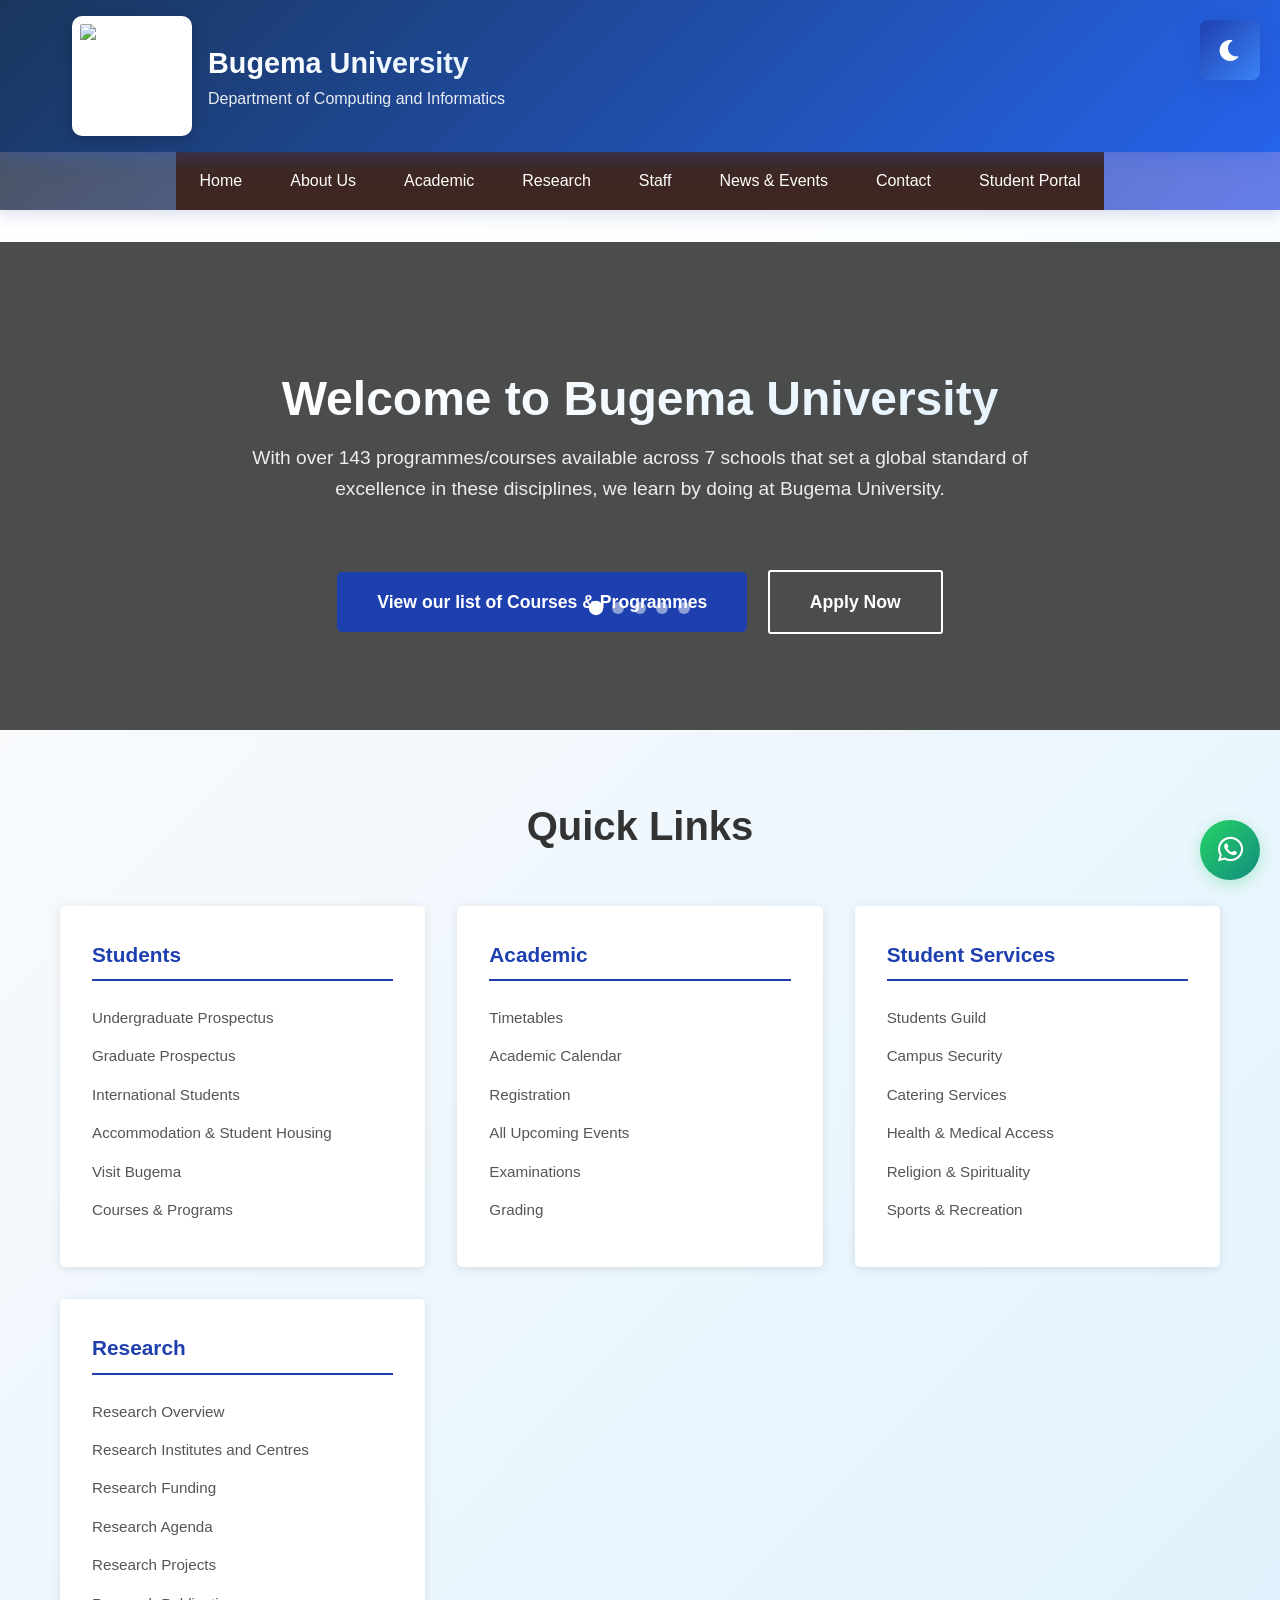
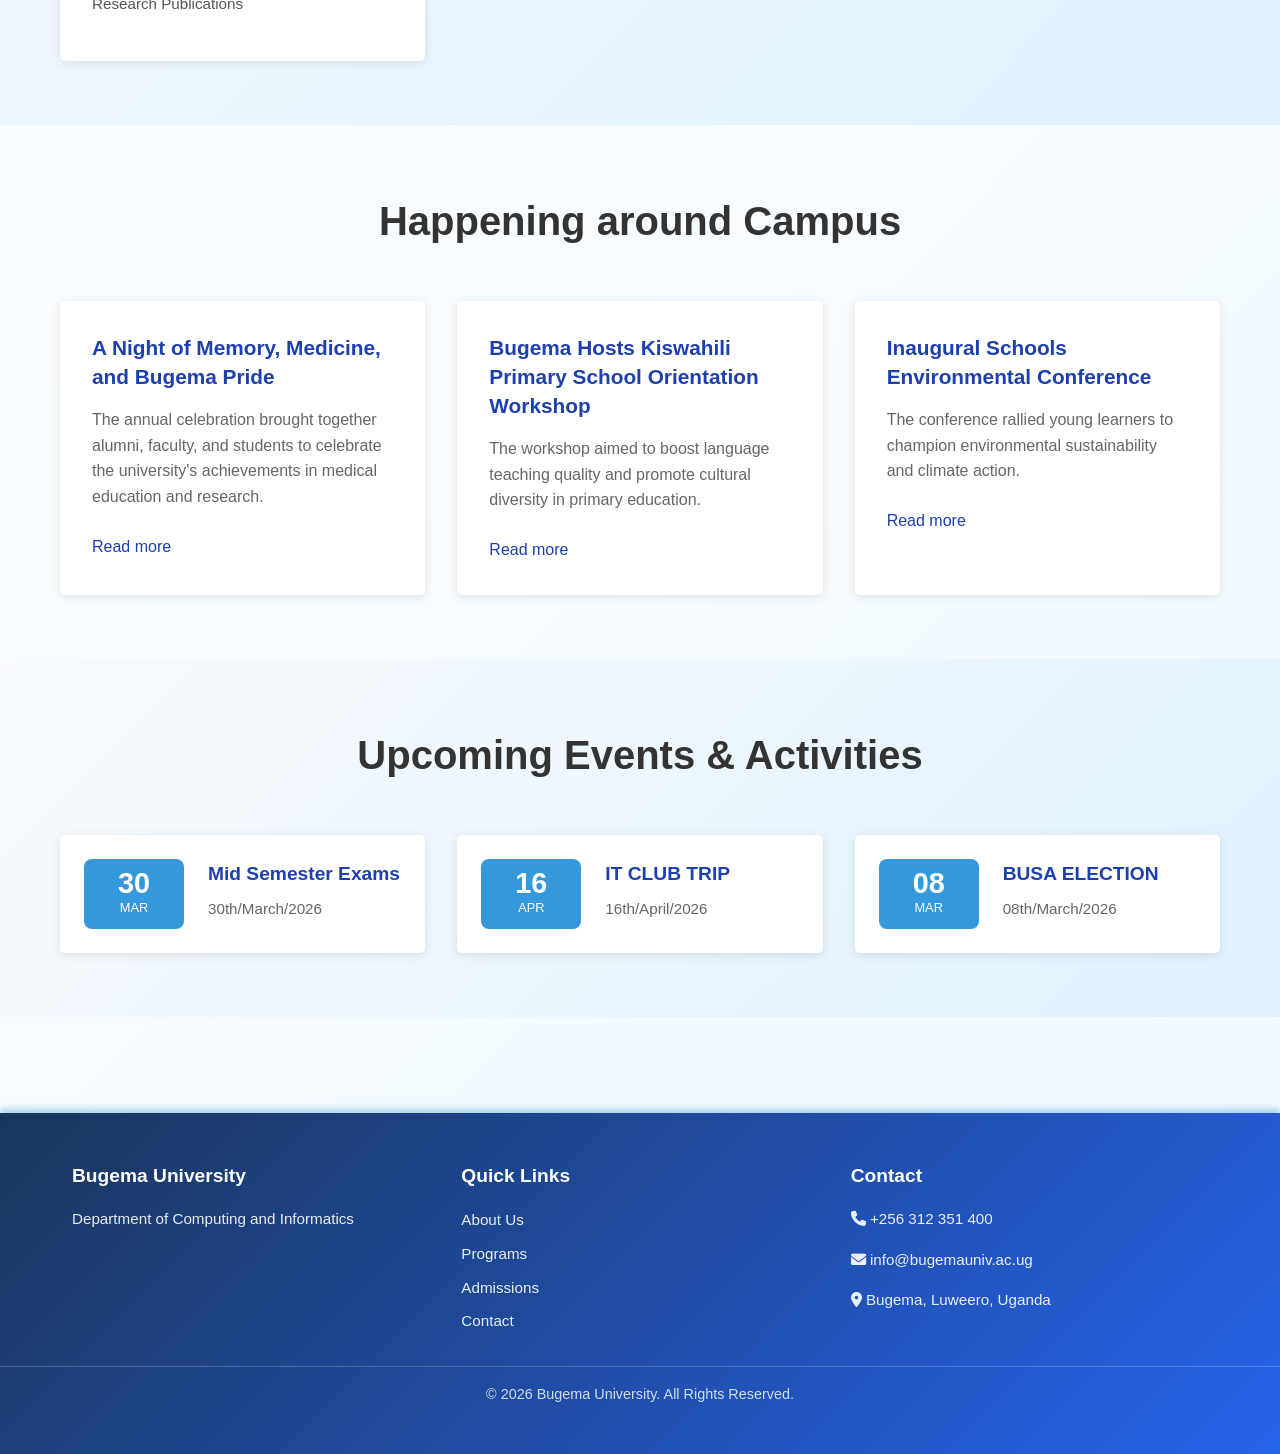
==== commit 3038e640: "Add files via upload" ====
--- a/index.html
+++ b/index.html
@@ -13,21 +13,6 @@
         <i class="fas fa-moon icon" id="themeIcon"></i>
     </button>
 
-    <!-- Top Bar -->
-    <div class="top-bar">
-        <div class="container">
-            <div class="top-bar-left">
-                <a href="https://eportal.bugemauniv.ac.ug/" target="_blank">Student Portal</a>
-                <a href="https://erms.bugemauniv.ac.ug/buerms/" target="_blank">Staff Portal</a>
-                <a href="https://elearning.bugemauniv.ac.ug/" target="_blank">E-Learning</a>
-                <a href="https://lib.bugemauniv.ac.ug/" target="_blank">Library</a>
-            </div>
-            <div class="top-bar-right">
-                <a href="mailto:info@bugemauniv.ac.ug"><i class="fas fa-envelope"></i> info@bugemauniv.ac.ug</a>
-            </div>
-        </div>
-    </div>
-
     <header>
         <div class="header-content">
             <div class="logo-container">
@@ -35,12 +20,6 @@
                 <div class="header-text">
                     <h1>Bugema University</h1>
                     <p>Department of Computing and Informatics</p>
-                </div>
-            </div>
-            <div class="header-actions">
-                <div class="search-box">
-                    <input type="text" placeholder="Search..." class="search-input">
-                    <button class="search-btn"><i class="fas fa-search"></i></button>
                 </div>
             </div>
         </div>
@@ -74,7 +53,6 @@
                 <li class="dropdown">
                     <a href="student-portal.html">Student Portal</a>
                     <div class="dropdown-content">
-                        <a href="student-portal.html">Student Portal</a>
                         <a href="course-registration.html">Course Registration</a>
                         <a href="downloadable-forms.html">Forms</a>
                     </div>
@@ -246,13 +224,7 @@
         <div class="footer-content">
             <div class="footer-section">
                 <h3>Bugema University</h3>
-                <p>Department of Computing and Informatics Since 1948</p>
-                <div class="social-links">
-                    <a href="#"><i class="fab fa-facebook"></i></a>
-                    <a href="#"><i class="fab fa-twitter"></i></a>
-                    <a href="#"><i class="fab fa-linkedin"></i></a>
-                    <a href="#"><i class="fab fa-youtube"></i></a>
-                </div>
+                <p>Department of Computing and Informatics </p>
             </div>
             <div class="footer-section">
                 <h3>Quick Links</h3>
--- a/styles.css
+++ b/styles.css
@@ -11,7 +11,9 @@
     line-height: 1.6;
     color: #2c3e50;
     background: linear-gradient(135deg, #ffffff 0%, #f0f9ff 100%);
-}{
+}
+
+.container {
     max-width: 1200px;
     margin: 0 auto;
     padding: 0 20px;
@@ -52,7 +54,7 @@
 .logo {
     width: 120px;
     height: 120px;
-    border-radius: 50%;
+    border-radius: 10px;
     object-fit: cover;
     transition: transform 0.3s ease;
     box-shadow: 0 4px 15px rgba(0, 0, 0, 0.2);
@@ -70,7 +72,7 @@
     right: -4px;
     bottom: -4px;
     background: linear-gradient(135deg, #ffffff 0%, #f8fafc 100%);
-    border-radius: 50%;
+    border-radius: 12px;
     z-index: -1;
     box-shadow: 0 4px 20px rgba(255, 255, 255, 0.5);
 }
@@ -132,35 +134,15 @@
     color: #f0f0f0;
 }
 
-/* Header Actions - Makerere Style */
-.header-actions {
-    display: flex;
-    align-items: center;
-}
-
-.search-box {
-    display: flex;
-    align-items: center;
-    background: #f8f9fa;
-    border-radius: 25px;
-    padding: 0.5rem 1rem;
-    border: 1px solid #ddd;
-}
-
-.search-input {
-    border: none;
-    background: transparent;
-    padding: 0.3rem;
-    width: 200px;
-    outline: none;
-}
-
-.search-btn {
-    background: none;
-    border: none;
-    color: #666;
-    cursor: pointer;
-    padding: 0.3rem;
+/* Header Styles - Enhanced Dark Blue */
+header {
+    background: linear-gradient(135deg, #1a365d 0%, #2563eb 100%);
+    color: white;
+    padding: 1rem 0;
+    box-shadow: 0 4px 20px rgba(37, 99, 235, 0.3);
+    position: sticky;
+    top: 0;
+    z-index: 100;
 }
 
 /* Hero Section - Makerere Style */
@@ -228,7 +210,7 @@
     padding: 1rem 2.5rem;
     text-decoration: none;
     border: 2px solid white;
-    border-radius: 5px;
+    border-radius: 3px;
     font-weight: 600;
     font-size: 1.1rem;
     transition: all 0.3s ease;
@@ -242,7 +224,7 @@
     transform: translateY(-2px);
 }
 
-/* Quick Links Section - Enhanced */
+
 .quick-links-section {
     background: linear-gradient(135deg, #f8fafc 0%, #e0f2fe 100%);
     padding: 4rem 0;
@@ -267,7 +249,7 @@
 .quick-link-item {
     background: white;
     padding: 2rem;
-    border-radius: 8px;
+    border-radius: 5px;
     box-shadow: 0 2px 10px rgba(0, 0, 0, 0.1);
 }
 
@@ -324,7 +306,7 @@
 .news-item {
     background: white;
     padding: 2rem;
-    border-radius: 8px;
+    border-radius: 5px;
     box-shadow: 0 2px 10px rgba(0, 0, 0, 0.1);
     transition: transform 0.3s ease;
 }
@@ -393,7 +375,7 @@
     gap: 1.5rem;
     background: white;
     padding: 1.5rem;
-    border-radius: 8px;
+    border-radius: 5px;
     box-shadow: 0 2px 10px rgba(0, 0, 0, 0.1);
     transition: transform 0.3s ease;
 }
@@ -406,7 +388,7 @@
     min-width: 70px;
     height: 70px;
     background: #1e40af;
-    border-radius: 8px;
+    border-radius: 5px;
     display: flex;
     flex-direction: column;
     align-items: center;
@@ -542,13 +524,10 @@
 .portal-card {
     background: white;
     padding: 2.5rem;
-    border-radius: 15px;
+    border-radius: 8px;
     box-shadow: 0 10px 30px rgba(0, 0, 0, 0.1);
     text-align: center;
     transition: all 0.3s ease;
-    border: 1px solid #e8f4fd;
-    position: relative;
-    overflow: hidden;
 }
 
 .portal-card::before {
@@ -599,6 +578,19 @@
     font-size: 1rem;
 }
 
+.portal-card .btn-primary-makerere {
+    background: linear-gradient(135deg, #1e40af 0%, #3b82f6 100%);
+    color: white;
+    padding: 1rem 2.5rem;
+    text-decoration: none;
+    border-radius: 3px;
+    font-weight: 600;
+    font-size: 1.1rem;
+    transition: all 0.3s ease;
+    display: inline-block;
+    font-size: 0.95rem;
+}
+
 .portal-card .btn-primary {
     background: linear-gradient(135deg, #1e40af 0%, #3b82f6 100%);
     color: white;
@@ -663,12 +655,10 @@
 .staff-card {
     background: linear-gradient(135deg, #ffffff 0%, #f8fafc 100%);
     padding: 2rem;
-    border-radius: 15px;
+    border-radius: 8px;
     box-shadow: 0 8px 25px rgba(0, 0, 0, 0.1);
     transition: all 0.3s ease;
     border: 1px solid #e2e8f0;
-    position: relative;
-    overflow: hidden;
 }
 
 .staff-card::before {
@@ -690,7 +680,7 @@
     width: 180px;
     height: 180px;
     margin: 0 auto 1.5rem;
-    border-radius: 50%;
+    border-radius: 10px;
     overflow: hidden;
     position: relative;
     border: 4px solid #e8f4fd;
@@ -707,7 +697,7 @@
     left: -2px;
     right: -2px;
     bottom: -2px;
-    border-radius: 50%;
+    border-radius: 12px;
     border: 2px solid transparent;
     background: linear-gradient(135deg, #1e40af, #3b82f6, #06b6d4, #10b981, #3b82f6, #1e40af);
     z-index: -1;
@@ -723,7 +713,7 @@
     width: 100%;
     height: 100%;
     object-fit: cover;
-    border-radius: 50%;
+    border-radius: 6px;
     transition: transform 0.3s ease;
 }
 
@@ -736,6 +726,102 @@
     margin-bottom: 0.5rem;
     color: #1e40af;
     font-weight: 600;
+}
+
+/* Academic Staff by Course Areas - Center Aligned */
+.academic-staff-section {
+    text-align: center;
+}
+
+.academic-staff-section .section {
+    text-align: center;
+}
+
+.academic-staff-section .grid {
+    justify-content: center;
+    text-align: center;
+}
+
+.academic-staff-section .faculty-profile {
+    margin: 0 auto;
+    text-align: center;
+    background: white;
+    border-radius: 8px;
+    padding: 2rem;
+    box-shadow: 0 10px 30px rgba(0, 0, 0, 0.1);
+    transition: all 0.3s ease;
+}
+
+.academic-staff-section .faculty-profile:hover {
+    transform: translateY(-5px);
+    box-shadow: 0 15px 35px rgba(0, 0, 0, 0.15);
+}
+
+.academic-staff-section .faculty-header {
+    display: flex;
+    gap: 2rem;
+    align-items: center;
+    margin-bottom: 2rem;
+    text-align: center;
+}
+
+.academic-staff-section .faculty-avatar {
+    width: 150px;
+    height: 150px;
+    border-radius: 10px;
+    overflow: hidden;
+    border: 3px solid #e8f4fd;
+    background: linear-gradient(135deg, #f0f9ff 0%, #e0f2fe 100%);
+    padding: 3px;
+    flex-shrink: 0;
+    margin: 0 auto 1.5rem;
+    text-align: center;
+}
+
+.academic-staff-section .faculty-info {
+    flex: 1;
+    text-align: center;
+}
+
+.academic-staff-section .faculty-info h3 {
+    font-size: 1.2rem;
+    margin-bottom: 1rem;
+    color: #1e40af;
+    font-weight: 600;
+}
+
+.academic-staff-section .faculty-info p {
+    margin: 0.5rem 0;
+    font-size: 0.95rem;
+    color: #64748b;
+}
+
+.academic-staff-section .faculty-section {
+    margin-top: 1.5rem;
+    padding-top: 1.5rem;
+    border-top: 1px solid #e8f4fd;
+    text-align: center;
+}
+
+.academic-staff-section .faculty-section h4 {
+    font-size: 1.1rem;
+    margin-bottom: 1rem;
+    color: #1e40af;
+    font-weight: 600;
+    text-align: center;
+}
+
+.academic-staff-section .faculty-section ul {
+    list-style: none;
+    padding: 0;
+    text-align: center;
+}
+
+.academic-staff-section .faculty-section li {
+    padding: 0.5rem 0;
+    border-bottom: 1px solid #f1f5f9;
+    font-size: 0.9rem;
+    color: #64748b;
 }
 
 .staff-contact {
@@ -760,11 +846,10 @@
 
 .faculty-profile {
     background: white;
-    border-radius: 20px;
+    border-radius: 8px;
     padding: 2rem;
     box-shadow: 0 10px 30px rgba(0, 0, 0, 0.1);
     transition: all 0.3s ease;
-    border: 1px solid #e8f4fd;
 }
 
 .faculty-profile:hover {
@@ -782,7 +867,7 @@
 .faculty-avatar {
     width: 150px;
     height: 150px;
-    border-radius: 50%;
+    border-radius: 10px;
     overflow: hidden;
     border: 3px solid #e8f4fd;
     background: linear-gradient(135deg, #f0f9ff 0%, #e0f2fe 100%);
@@ -830,6 +915,29 @@
     border-bottom: 1px solid #f1f5f9;
     font-size: 0.9rem;
     color: #64748b;
+}
+
+/* Page Centering Utility */
+.page-center {
+    display: flex;
+    justify-content: center;
+    align-items: center;
+    text-align: center;
+    margin: 0 auto;
+    width: 100%;
+    min-height: 50vh;
+}
+
+.page-center-content {
+    display: flex;
+    flex-direction: column;
+    justify-content: center;
+    align-items: center;
+    text-align: center;
+    margin: 0 auto;
+    max-width: 1200px;
+    width: 100%;
+    padding: 2rem;
 }
 
 .research-interests {
@@ -896,11 +1004,11 @@
     transition: all 0.3s ease;
     border-radius: 0;
     border: none;
-    background: transparent;
+    background: #3e2723;
 }
 
 .nav-list a:hover {
-    background: linear-gradient(135deg, #5a6268 0%, #343a40 100%);
+    background: linear-gradient(135deg, #5d4037 0%, #4e342e 100%);
     color: #ffffff;
     border-radius: 0;
 }
@@ -913,7 +1021,7 @@
     position: absolute;
     top: 100%;
     left: 0;
-    background: linear-gradient(135deg, #6c757d 0%, #495057 100%);
+    background: linear-gradient(135deg, #4e342e 0%, #3e2723 100%);
     min-width: 200px;
     box-shadow: 0 8px 16px rgba(0, 0, 0, 0.2);
     z-index: 1000;
@@ -943,7 +1051,7 @@
 }
 
 .dropdown-content a:hover {
-    background: linear-gradient(135deg, #5a6268 0%, #343a40 100%);
+    background: linear-gradient(135deg, #5d4037 0%, #4e342e 100%);
     color: #ffffff;
     border-radius: 0;
 }
@@ -996,7 +1104,7 @@
 .card {
     background: white;
     border: 1px solid #e8f4fd;
-    border-radius: 10px;
+    border-radius: 5px;
     padding: 2rem;
     box-shadow: 0 4px 6px rgba(30, 64, 175, 0.1);
     transition: transform 0.3s ease, box-shadow 0.3s ease;
@@ -2273,7 +2381,7 @@
     z-index: 1000;
     background: linear-gradient(135deg, #1e40af 0%, #3b82f6 100%);
     border: none;
-    border-radius: 50%;
+    border-radius: 8px;
     width: 60px;
     height: 60px;
     cursor: pointer;
@@ -2418,7 +2526,7 @@
 }
 
 body.dark-mode nav {
-    background: linear-gradient(135deg, #2d2d2d 0%, #404040 100%);
+    background: linear-gradient(135deg, #3e2723 0%, #4e342e 100%);
 }
 
 body.dark-mode .nav-list a {
@@ -2430,8 +2538,8 @@
 }
 
 body.dark-mode .dropdown-content {
-    background: #2d2d2d;
-    border: 1px solid #555555;
+    background: #3e2723;
+    border: 1px solid #4e342e;
 }
 
 body.dark-mode .dropdown-content a {
@@ -2439,7 +2547,7 @@
 }
 
 body.dark-mode .dropdown-content a:hover {
-    background: #404040;
+    background: #4e342e;
 }
 
 /* Smooth theme transition */
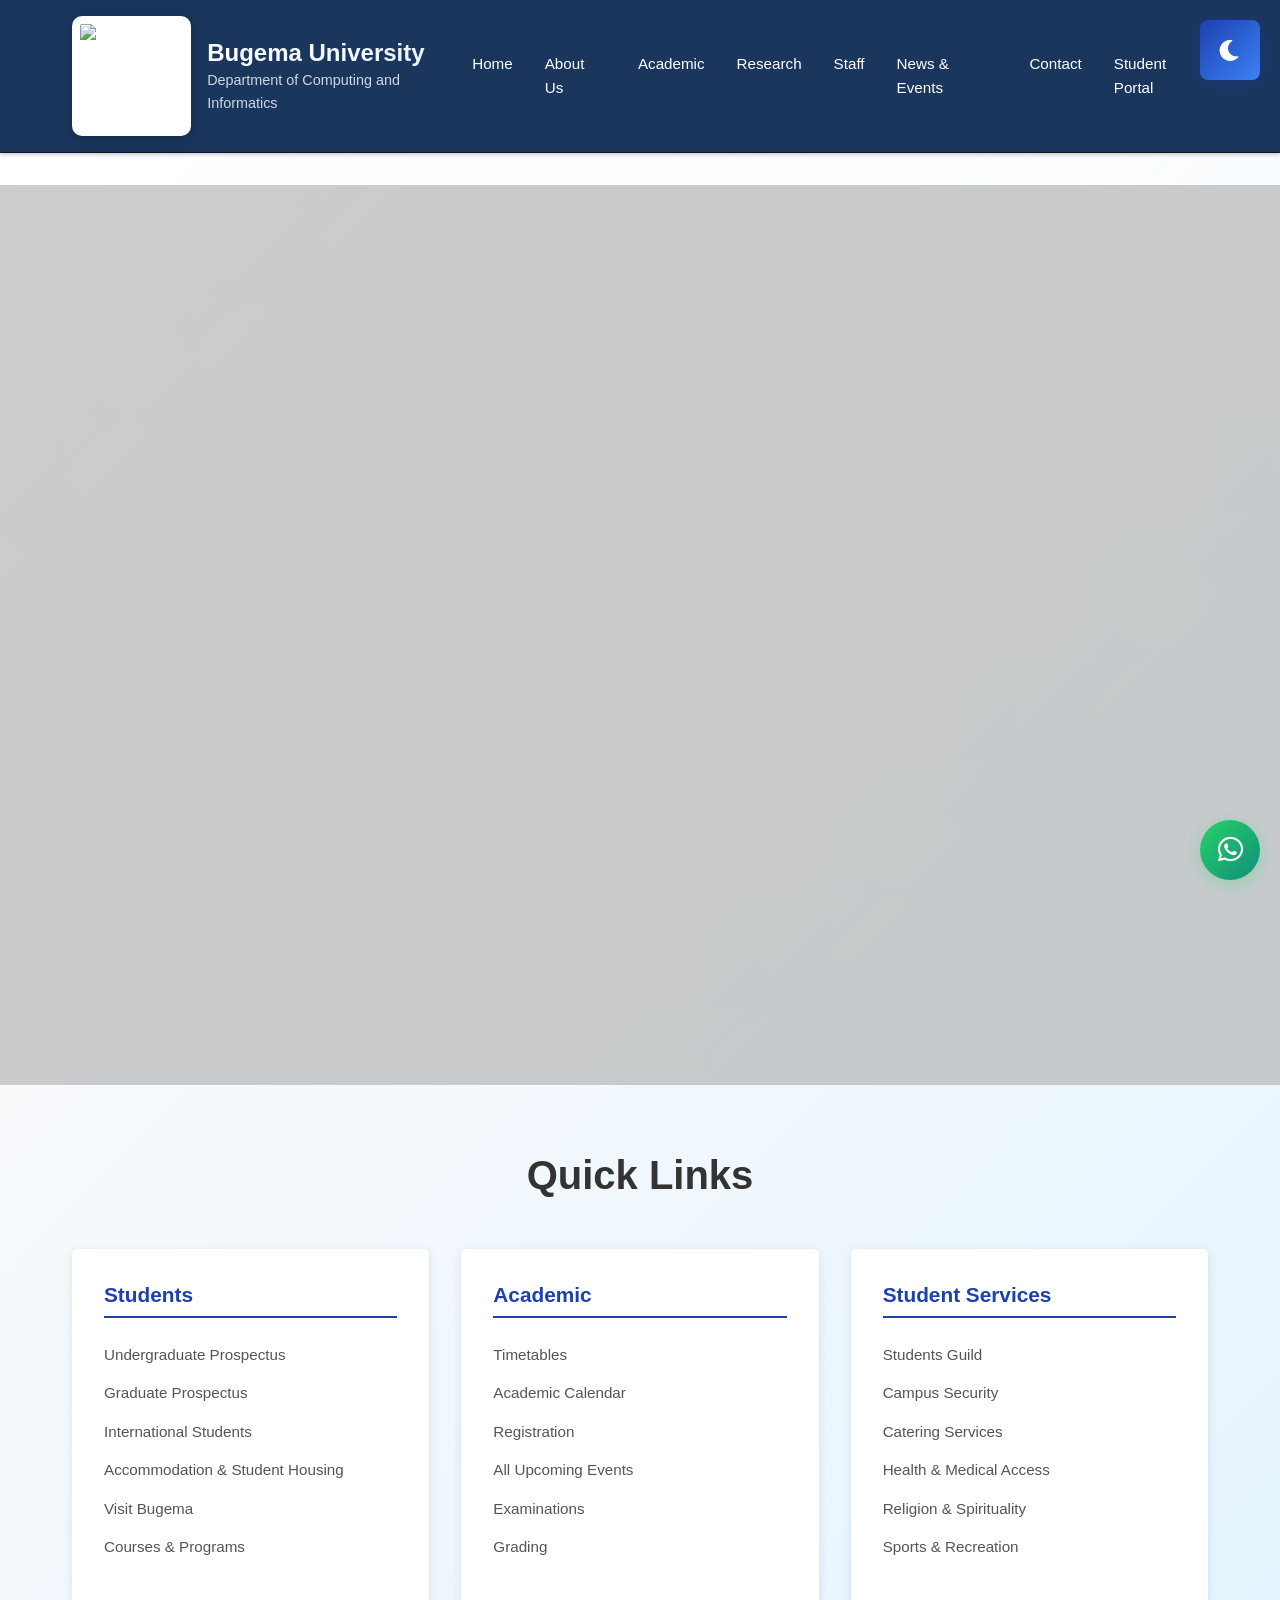
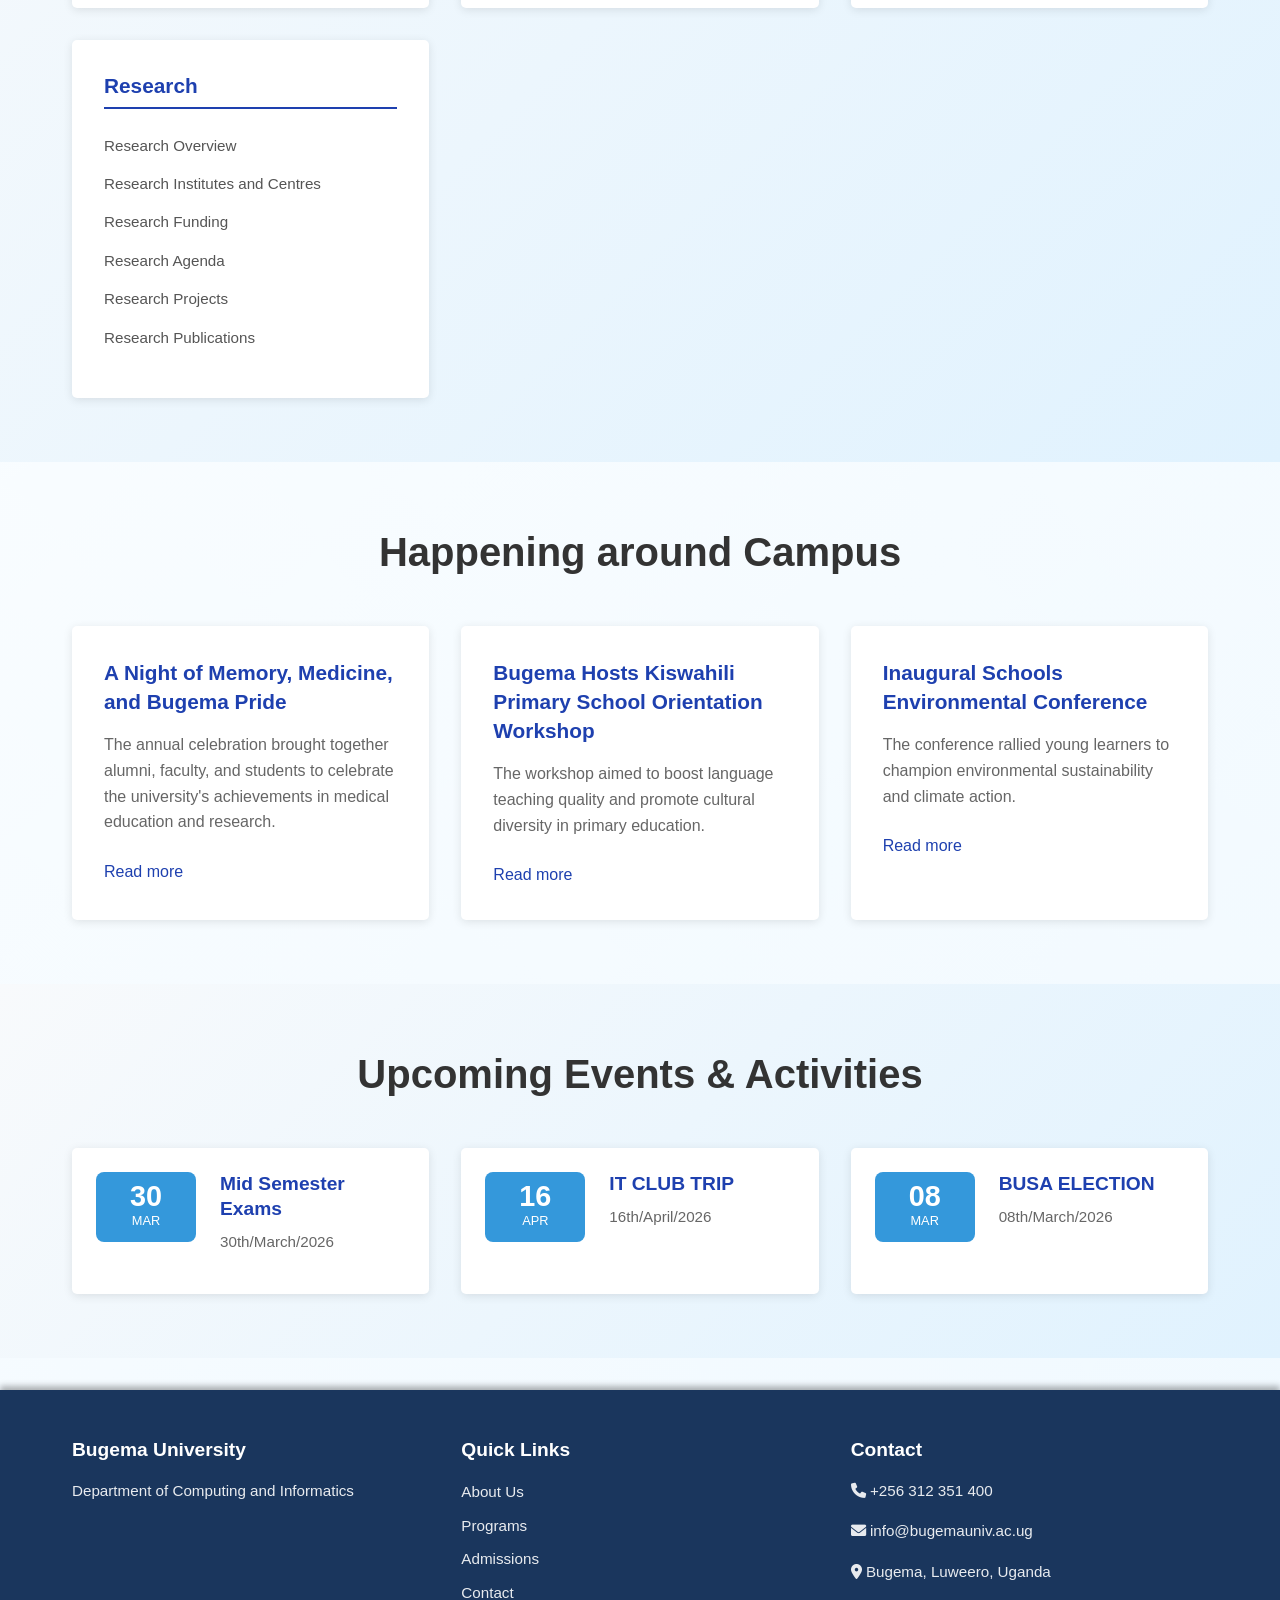
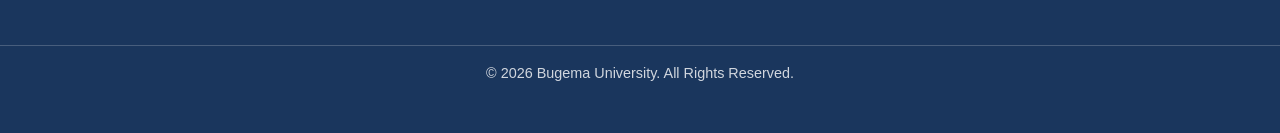
==== commit ffdd3067: "Add files via upload" ====
--- a/index.html
+++ b/index.html
@@ -22,83 +22,48 @@
                     <p>Department of Computing and Informatics</p>
                 </div>
             </div>
+            <div class="header-nav">
+                <ul class="nav-list">
+                    <li><a href="index.html">Home</a></li>
+                    <li><a href="about.html">About Us</a></li>
+                    <li class="dropdown">
+                        <a href="departments.html">Academic</a>
+                        <div class="dropdown-content">
+                            <a href="departments.html">Schools & Departments</a>
+                            <a href="programs.html">Programs</a>
+                            <a href="admissions.html">Admissions</a>
+                            <a href="timetable.html">Timetable</a>
+                        </div>
+                    </li>
+                    <li class="dropdown">
+                        <a href="research.html">Research</a>
+                        <div class="dropdown-content">
+                            <a href="research.html">Research Overview</a>
+                            <a href="faculty-achievements.html">Faculty Achievements</a>
+                            <a href="publications.html">Publications</a>
+                        </div>
+                    </li>
+                    <li><a href="staff.html">Staff</a></li>
+                    <li><a href="news.html">News & Events</a></li>
+                    <li><a href="contact.html">Contact</a></li>
+                    <li class="dropdown">
+                        <a href="student-portal.html">Student Portal</a>
+                        <div class="dropdown-content">
+                            <a href="student-portal.html">Student Portal</a>
+                            <a href="course-registration.html">Course Registration</a>
+                            <a href="downloadable-forms.html">Forms</a>
+                        </div>
+                    </li>
+                </ul>
+            </div>
         </div>
     </header>
-
-    <nav>
-        <div class="nav-container">
-            <ul class="nav-list">
-                <li><a href="index.html">Home</a></li>
-                <li><a href="about.html">About Us</a></li>
-                <li class="dropdown">
-                    <a href="departments.html">Academic</a>
-                    <div class="dropdown-content">
-                        <a href="departments.html">Schools & Departments</a>
-                        <a href="programs.html">Programs</a>
-                        <a href="admissions.html">Admissions</a>
-                        <a href="timetable.html">Timetable</a>
-                    </div>
-                </li>
-                <li class="dropdown">
-                    <a href="research.html">Research</a>
-                    <div class="dropdown-content">
-                        <a href="research.html">Research Overview</a>
-                        <a href="faculty-achievements.html">Faculty Achievements</a>
-                        <a href="publications.html">Publications</a>
-                    </div>
-                </li>
-                <li><a href="staff.html">Staff</a></li>
-                <li><a href="news.html">News & Events</a></li>
-                <li><a href="contact.html">Contact</a></li>
-                <li class="dropdown">
-                    <a href="student-portal.html">Student Portal</a>
-                    <div class="dropdown-content">
-                        <a href="course-registration.html">Course Registration</a>
-                        <a href="downloadable-forms.html">Forms</a>
-                    </div>
-                </li>
-            </ul>
-        </div>
-    </nav>
 
     <main>
         <!-- Hero Section -->
         <section class="hero-section-makerere">
             <div class="hero-overlay"></div>
             <div class="hero-content">
-                <div class="welcome-slideshow">
-                    <div class="slide active">
-                        <h1>Welcome to Bugema University</h1>
-                        <p>With over 143 programmes/courses available across 7 schools that set a global standard of excellence in these disciplines, we learn by doing at Bugema University.</p>
-                    </div>
-                    <div class="slide">
-                        <h1>Excellence in Education Since 1948</h1>
-                        <p>Join a community of learners and leaders committed to academic excellence, innovation, and service to humanity. Transform your future with us.</p>
-                    </div>
-                    <div class="slide">
-                        <h1>Discover Your Potential</h1>
-                        <p>Explore our diverse range of programs designed to equip you with the knowledge, skills, and values needed to succeed in today's dynamic world.</p>
-                    </div>
-                    <div class="slide">
-                        <h1>Research & Innovation</h1>
-                        <p>Engage in cutting-edge research and innovation that addresses real-world challenges and contributes to sustainable development in Uganda and beyond.</p>
-                    </div>
-                    <div class="slide">
-                        <h1>Global Community</h1>
-                        <p>Connect with students and faculty from around the world in a multicultural environment that fosters global citizenship and cross-cultural understanding.</p>
-                    </div>
-                </div>
-                <div class="slideshow-indicators">
-                    <span class="indicator active" data-slide="0"></span>
-                    <span class="indicator" data-slide="1"></span>
-                    <span class="indicator" data-slide="2"></span>
-                    <span class="indicator" data-slide="3"></span>
-                    <span class="indicator" data-slide="4"></span>
-                </div>
-                <div class="hero-buttons">
-                    <a href="programs.html" class="btn-primary-makerere">View our list of Courses & Programmes</a>
-                    <a href="admissions.html" class="btn-secondary-makerere">Apply Now</a>
-                </div>
             </div>
         </section>
 
--- a/styles.css
+++ b/styles.css
@@ -87,7 +87,7 @@
 }
 
 .header-text h1 {
-    font-size: 1.8rem;
+    font-size: 2.8rem;
     margin: 0;
     background: linear-gradient(45deg, #ffffff, #e3f2fd);
     -webkit-background-clip: text;
@@ -98,7 +98,8 @@
 .header-text p {
     margin: 0;
     opacity: 0.9;
-    font-size: 1rem;
+    font-size: 1.5rem;
+    color: #e2e8f0;
 }
 
 /* Top Bar - Makerere Style */
@@ -134,34 +135,134 @@
     color: #f0f0f0;
 }
 
-/* Header Styles - Enhanced Dark Blue */
+/* Header Styles - Simple Clean Design */
 header {
-    background: linear-gradient(135deg, #1a365d 0%, #2563eb 100%);
+    background: #1a365d;
     color: white;
     padding: 1rem 0;
-    box-shadow: 0 4px 20px rgba(37, 99, 235, 0.3);
+    box-shadow: 0 2px 4px rgba(0, 0, 0, 0.2);
+    border-bottom: 1px solid #0f172a;
     position: sticky;
     top: 0;
     z-index: 100;
 }
 
+.header-content {
+    display: flex;
+    justify-content: space-between;
+    align-items: center;
+    max-width: 1200px;
+    margin: 0 auto;
+    padding: 0 2rem;
+}
+
+.logo-container {
+    display: flex;
+    align-items: center;
+    gap: 1rem;
+}
+
+.header-text h1 {
+    font-size: 1.5rem;
+    margin: 0;
+    color: white;
+}
+
+.header-text p {
+    font-size: 0.9rem;
+    margin: 0;
+    color: #e2e8f0;
+}
+
+.header-nav {
+    display: flex;
+    align-items: center;
+}
+
+/* Navigation Styles - Simple Text Links */
+.header-nav .nav-list {
+    display: flex;
+    list-style: none;
+    margin: 0;
+    padding: 0;
+    gap: 2rem;
+}
+
+.header-nav .nav-list li {
+    position: relative;
+    margin: 0;
+}
+
+.header-nav .nav-list a {
+    display: block;
+    color: white;
+    text-decoration: none;
+    padding: 0.5rem 0;
+    font-weight: 500;
+    font-size: 0.95rem;
+    transition: all 0.3s ease;
+    border: none;
+    background: transparent;
+}
+
+.header-nav .nav-list a:hover {
+    color: #60a5fa;
+    text-decoration: underline;
+}
+
+.header-nav .dropdown-content {
+    position: absolute;
+    top: 100%;
+    left: 0;
+    background: #1a365d;
+    min-width: 200px;
+    box-shadow: 0 4px 8px rgba(0, 0, 0, 0.3);
+    border: 1px solid #0f172a;
+    z-index: 1000;
+    border-radius: 4px;
+    opacity: 0;
+    visibility: hidden;
+    transform: translateY(-10px);
+    transition: all 0.3s ease;
+}
+
+.header-nav .dropdown:hover .dropdown-content {
+    opacity: 1;
+    visibility: visible;
+    transform: translateY(0);
+}
+
+.header-nav .dropdown-content a {
+    display: block;
+    padding: 0.75rem 1rem;
+    color: white;
+    text-decoration: none;
+    transition: all 0.3s ease;
+    border-bottom: 1px solid #0f172a;
+    font-size: 0.9rem;
+}
+
+.header-nav .dropdown-content a:hover {
+    background: #2563eb;
+    color: white;
+    text-decoration: none;
+}
+
+.header-nav .dropdown-content a:last-child {
+    border-bottom: none;
+}
+
 /* Hero Section - Makerere Style */
 .hero-section-makerere {
-    background: linear-gradient(rgba(0, 0, 0, 0.5), rgba(0, 0, 0, 0.5)), url('IMG/lind.png') center/cover;
-    color: white;
-    padding: 8rem 0 6rem;
+    background: linear-gradient(rgba(0, 0, 0, 0.2), rgba(0, 0, 0, 0.2)), url('IMG/IMG-20260322-WA0003.jpg') center/cover;
+    padding: 0;
     text-align: center;
     position: relative;
-}
-
-.hero-overlay {
-    position: absolute;
-    top: 0;
-    left: 0;
-    right: 0;
-    bottom: 0;
-    background: rgba(0, 0, 0, 0.4);
-    z-index: 1;
+    width: 100%;
+    height: 100vh;
+    display: flex;
+    align-items: center;
+    justify-content: center;
 }
 
 .hero-content {
@@ -431,9 +532,10 @@
 
 /* Compact Footer - Makerere Style */
 .compact-footer {
-    background: linear-gradient(135deg, #1e40af 0%, #031d72 100%);
+    background: #1a365d;
     color: white;
     padding: 2rem 0 1rem;
+    box-shadow: 0 -4px 6px rgba(0, 0, 0, 0.3);
 }
 
 .compact-footer .footer-content {
@@ -537,7 +639,7 @@
     left: 0;
     right: 0;
     height: 4px;
-    background: linear-gradient(135deg, #1e40af 0%, #3b82f6 100%);
+    background: linear-gradient(135deg, hsla(226, 71%, 40%, 0.552) 0%, #3b82f6 100%);
 }
 
 .portal-card:hover {
@@ -962,13 +1064,38 @@
     box-shadow: 0 4px 12px rgba(30, 64, 175, 0.3);
 }
 
+.publications-list {
+    list-style: none;
+    padding: 0;
+    margin-top: 1rem;
+}
+
+.publications-list li {
+    padding: 0.75rem 0;
+    border-bottom: 1px solid #f1f5f9;
+    font-size: 0.9rem;
+    line-height: 1.6;
+}
+
+.publications-list .year {
+    font-weight: 600;
+    color: #1e40af;
+    margin-right: 0.5rem;
+}
+
+.publications-list em {
+    color: #64748b;
+    font-style: italic;
+}
+
 /* Navigation Styles - Enhanced */
 nav {
     background: linear-gradient(135deg, #4a5568 0%, #667eea 100%);
     padding: 0;
     box-shadow: 0 4px 15px rgba(74, 85, 162, 0.2);
-    border-radius: 0;
-    margin: 0;
+    position: sticky;
+    top: 0;
+    z-index: 100;
 }
 
 .nav-container {
@@ -999,8 +1126,9 @@
     display: block;
     color: white;
     text-decoration: none;
-    padding: 1rem 1.5rem;
+    padding: 0.5rem 1rem;
     font-weight: 500;
+    font-size: 0.9rem;
     transition: all 0.3s ease;
     border-radius: 0;
     border: none;
@@ -1188,11 +1316,10 @@
 
 /* Footer Styles */
 footer {
-    background: linear-gradient(135deg, #1e40af 0%, #031d72 100%);
+    background: #1a365d;
     color: white;
     padding: 3rem 0 2rem;
-    margin-top: 4rem;
-    box-shadow: 0 -4px 6px rgba(2, 119, 189, 0.3);
+    box-shadow: 0 -4px 6px rgba(0, 0, 0, 0.3);
 }
 
 .footer-content {
@@ -1225,11 +1352,10 @@
 
 /* Compact Footer - Enhanced */
 .compact-footer {
-    background: linear-gradient(135deg, #1a365d 0%, #2563eb 100%);
+    background: #1a365d;
     color: white;
     padding: 3rem 0;
-    margin-top: 4rem;
-    box-shadow: 0 -4px 6px rgba(2, 119, 189, 0.3);
+    box-shadow: 0 -4px 6px rgba(0, 0, 0, 0.3);
 }
 
 .footer-section a:hover {
@@ -1277,93 +1403,226 @@
     }
     
     .logo {
-        width: 100px;
-        height: 100px;
+        width: 60px;
+        height: 60px;
     }
     
-    .logo-section h1 {
-        font-size: 1.4rem;
-    }
-    
-    .staff-avatar {
-        width: 140px;
-        height: 140px;
-    }
-    
-    .faculty-avatar {
-        width: 120px;
-        height: 120px;
-    }
-    
-    .faculty-header {
-        flex-direction: column;
-        align-items: center;
-        text-align: center;
-        gap: 1rem;
-    }
-    
-    .nav-list {
+    .header-nav .nav-list {
         flex-direction: column;
         gap: 0.5rem;
+        text-align: center;
     }
     
-    .nav-list li {
+    .header-nav .nav-list li {
+        width: 100%;
+    }
+    
+    .header-nav .nav-list a {
+        padding: 0.75rem 0;
         text-align: center;
+        display: block;
     }
     
-    .dropdown-content {
+    .header-nav .dropdown-content {
         position: static;
-        display: none;
-        width: 100%;
-        background: rgba(255, 255, 255, 0.95);
+        opacity: 1;
+        visibility: visible;
+        transform: none;
+        box-shadow: none;
+        border: none;
+        background: #0f172a;
+        margin-top: 0.5rem;
     }
     
-    .dropdown:hover .dropdown-content {
-        display: block;
+    .hero-section-makerere {
+        height: 60vh;
+        padding: 0;
     }
     
-    .search-box {
-        width: 100%;
-        max-width: 300px;
+    .container {
+        padding: 0 1rem;
+    }
+    
+    .grid {
+        grid-template-columns: 1fr;
+        gap: 1rem;
     }
     
     .grid-2 {
         grid-template-columns: 1fr;
-    }
-    
-    .grid-3 {
-        grid-template-columns: 1fr;
-    }
-    
-    .grid-4 {
-        grid-template-columns: 1fr;
-    }
-    
-    .section {
-        padding: 3rem 0;
     }
     
     .card {
         padding: 1.5rem;
         margin-bottom: 1rem;
     }
+    
+    .section {
+        padding: 2rem 0;
+    }
 }
 
 @media (max-width: 480px) {
-    .container {
-        padding: 0 10px;
+    .header-text h1 {
+        font-size: 1.2rem;
     }
     
-    .logo-section h1 {
-        font-size: 1.4rem;
+    .header-text p {
+        font-size: 0.8rem;
     }
     
-    .section h2 {
-        font-size: 1.5rem;
+    .logo {
+        width: 50px;
+        height: 50px;
+    }
+    
+    .hero-section-makerere {
+        height: 50vh;
     }
     
     .card {
         padding: 1rem;
+    }
+    
+    .section {
+        padding: 1.5rem 0;
+    }
+}
+
+/* Classic Professional Enhancements */
+body {
+    font-family: 'Segoe UI', Tahoma, Geneva, Verdana, sans-serif;
+    line-height: 1.6;
+    color: #333;
+}
+
+.container {
+    max-width: 1200px;
+    margin: 0 auto;
+    padding: 0 2rem;
+}
+
+.section {
+    padding: 3rem 0;
+}
+
+.card {
+    background: #ffffff;
+    border: 1px solid #e5e7eb;
+    border-radius: 8px;
+    padding: 2rem;
+    margin-bottom: 2rem;
+    box-shadow: 0 2px 4px rgba(0, 0, 0, 0.1);
+    transition: transform 0.3s ease, box-shadow 0.3s ease;
+}
+
+.card:hover {
+    transform: translateY(-2px);
+    box-shadow: 0 4px 12px rgba(0, 0, 0, 0.15);
+}
+
+h1, h2, h3, h4, h5, h6 {
+    font-weight: 600;
+    line-height: 1.3;
+    margin-bottom: 1rem;
+}
+
+h1 {
+    font-size: 2.5rem;
+    color: #1a365d;
+}
+
+h2 {
+    font-size: 2rem;
+    color: #1a365d;
+}
+
+h3 {
+    font-size: 1.5rem;
+    color: #2563eb;
+}
+
+p {
+    margin-bottom: 1rem;
+    color: #4b5563;
+}
+
+a {
+    color: #2563eb;
+    text-decoration: none;
+    transition: color 0.3s ease;
+}
+
+a:hover {
+    color: #1a365d;
+    text-decoration: underline;
+}
+
+ul, ol {
+    margin-bottom: 1rem;
+    padding-left: 1.5rem;
+}
+
+li {
+    margin-bottom: 0.5rem;
+    color: #4b5563;
+}
+
+.btn {
+    display: inline-block;
+    padding: 0.75rem 1.5rem;
+    background: #2563eb;
+    color: white;
+    text-decoration: none;
+    border-radius: 6px;
+    font-weight: 500;
+    transition: all 0.3s ease;
+    border: none;
+    cursor: pointer;
+}
+
+.btn:hover {
+    background: #1a365d;
+    transform: translateY(-1px);
+    box-shadow: 0 4px 8px rgba(26, 54, 93, 0.3);
+}
+
+.grid {
+    display: grid;
+    gap: 2rem;
+    margin-bottom: 2rem;
+}
+
+.grid-2 {
+    grid-template-columns: repeat(2, 1fr);
+}
+
+.grid-3 {
+    grid-template-columns: repeat(3, 1fr);
+}
+
+.text-center {
+    text-align: center;
+}
+
+.mt-2 {
+    margin-top: 1rem;
+}
+
+.mb-2 {
+    margin-bottom: 1rem;
+}
+
+.fade-in {
+    opacity: 0;
+    transform: translateY(20px);
+    animation: fadeIn 0.6s ease forwards;
+}
+
+@keyframes fadeIn {
+    to {
+        opacity: 1;
+        transform: translateY(0);
     }
 }
 
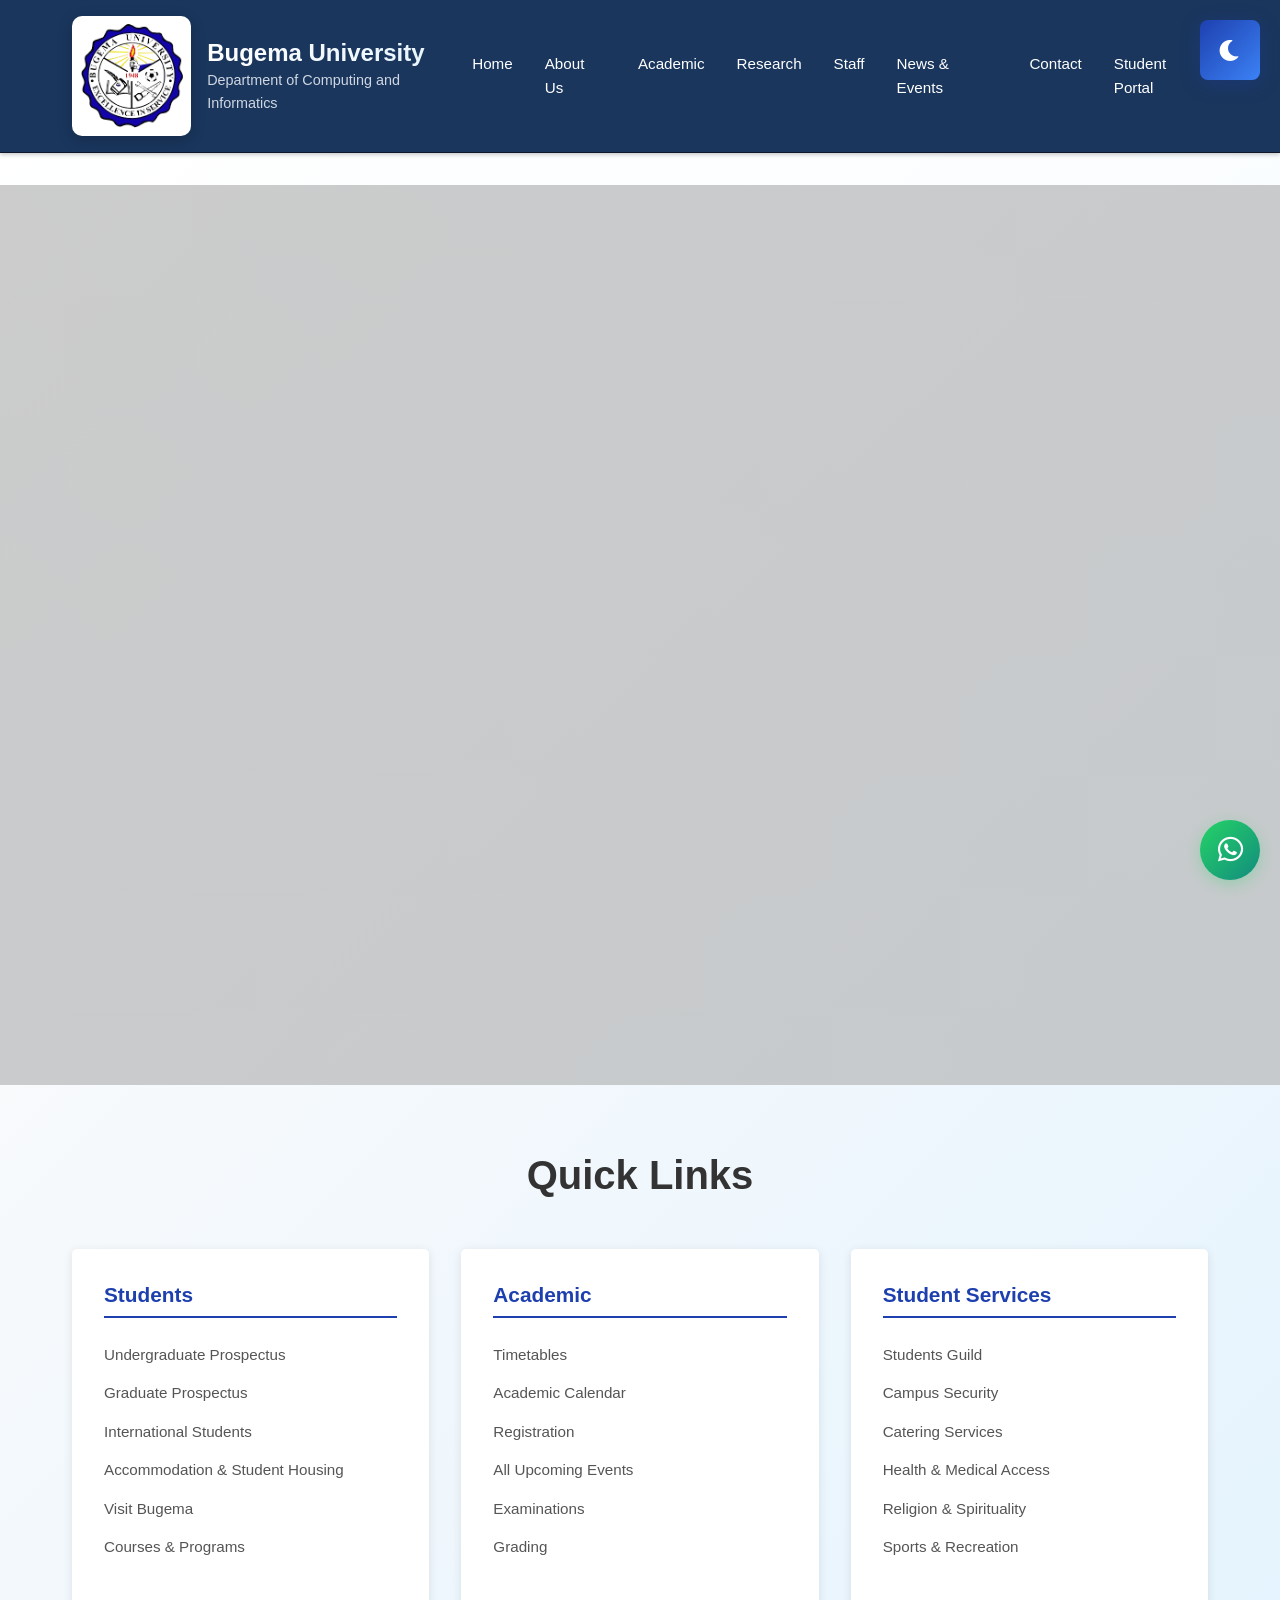
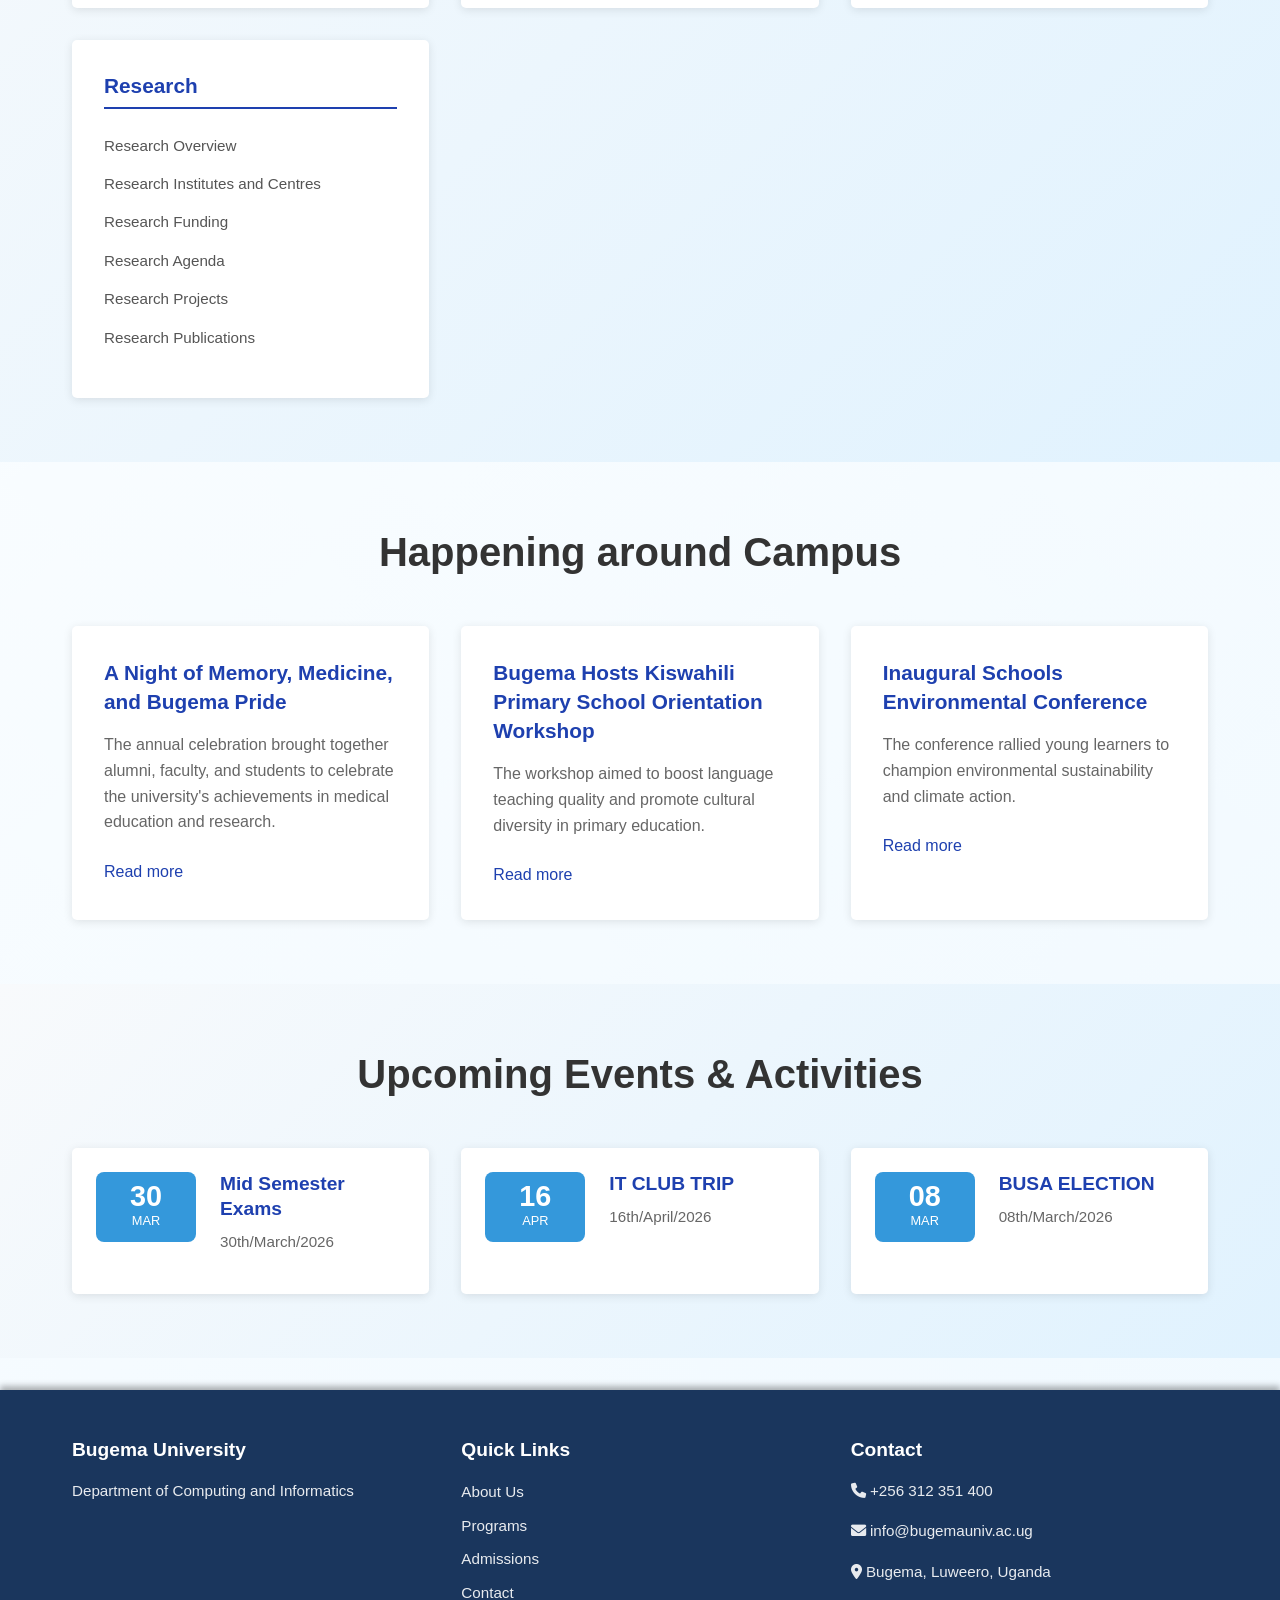
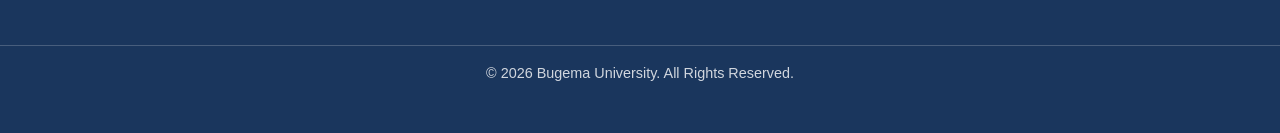
==== commit dec72c7a: "Update index.html" ====
--- a/index.html
+++ b/index.html
@@ -16,7 +16,7 @@
     <header>
         <div class="header-content">
             <div class="logo-container">
-                <img src="IMG/bu.png" alt="Bugema University Logo" class="logo">
+                <img src="bu.png" alt="Bugema University Logo" class="logo">
                 <div class="header-text">
                     <h1>Bugema University</h1>
                     <p>Department of Computing and Informatics</p>
@@ -221,4 +221,4 @@
         </a>
     </div>
 </body>
-</html>+</html>
